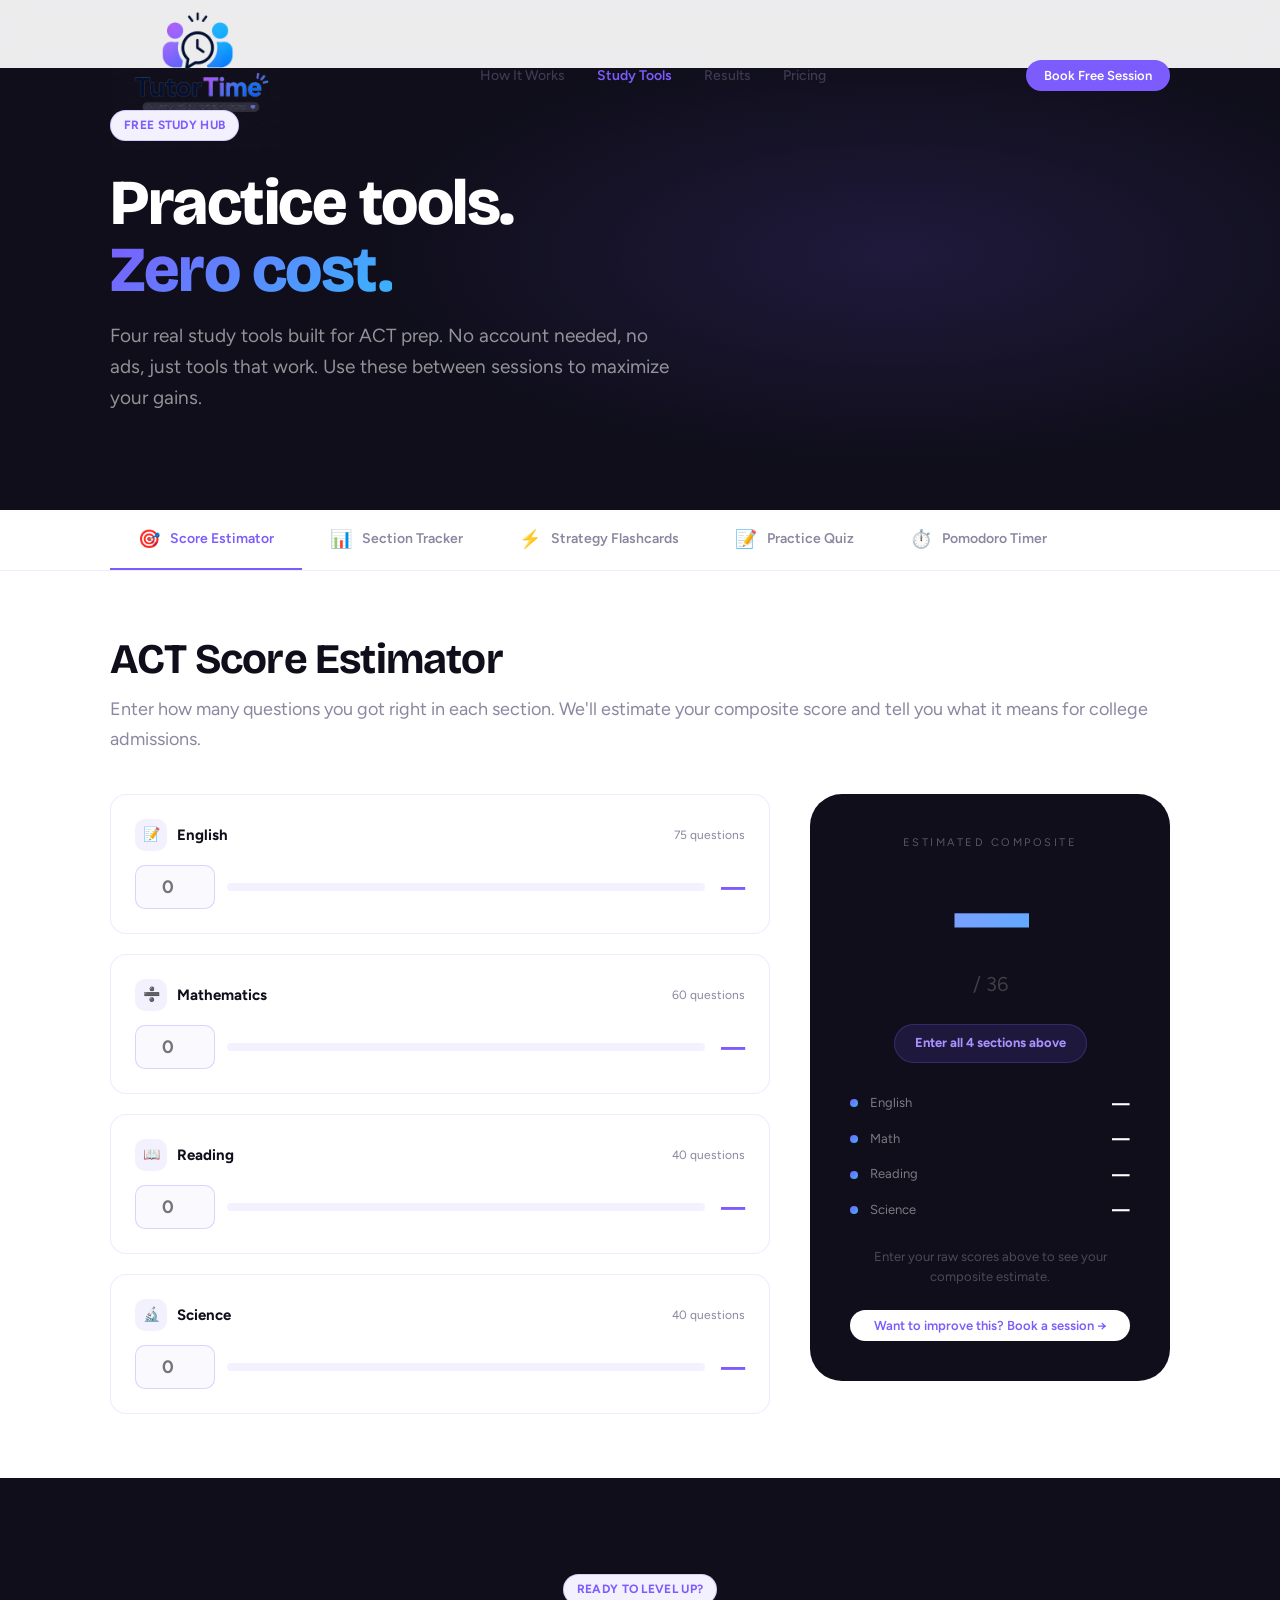
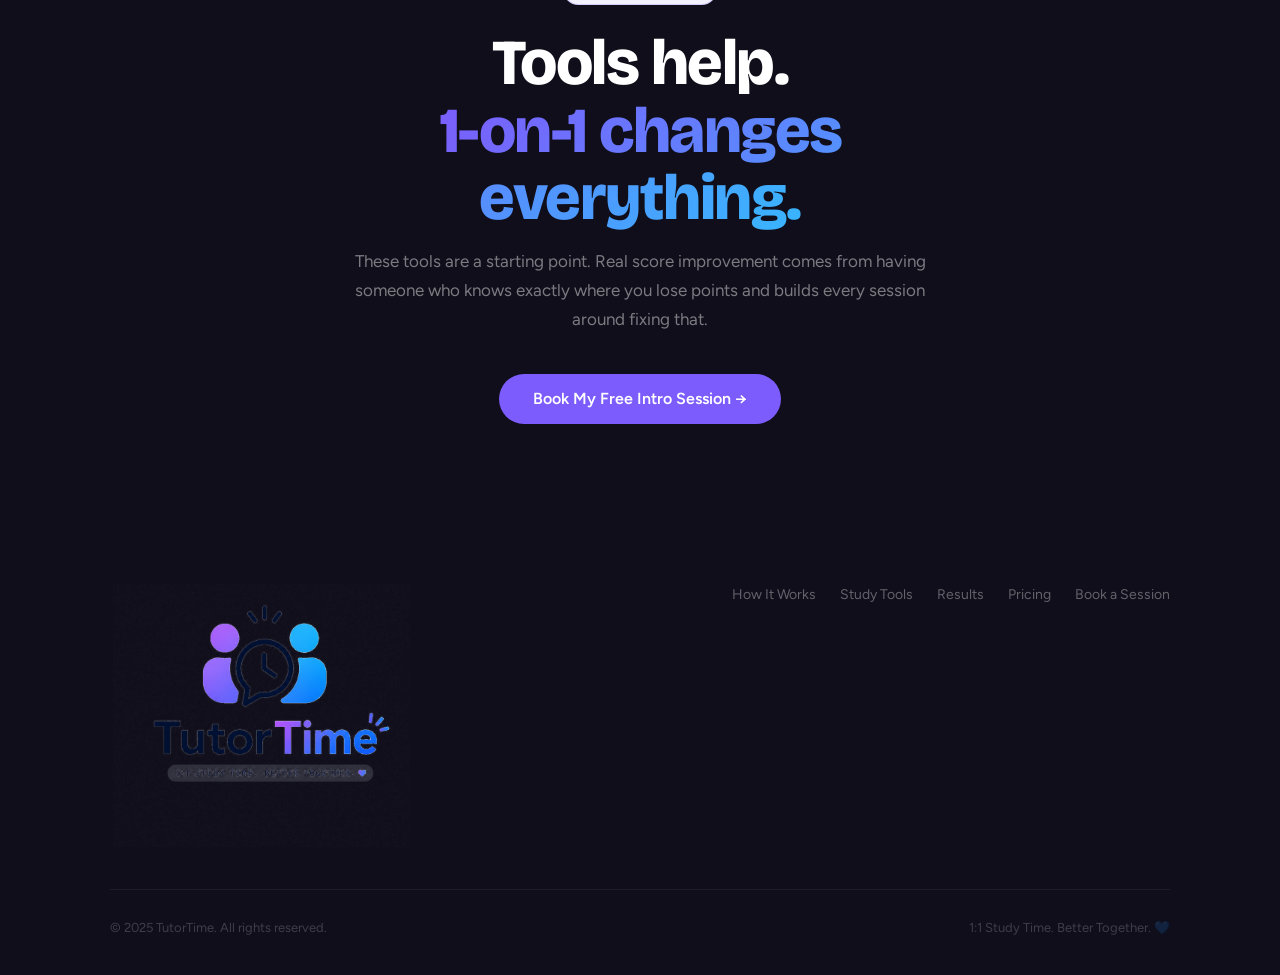
==== study.html @ 09ccbbac "Polish TutorTime logo and homepage UI Logo: - Remove white background, export as transparent PNG (tu" ====
<!DOCTYPE html>
<html lang="en">
<head>
  <meta charset="UTF-8">
  <meta name="viewport" content="width=device-width, initial-scale=1.0">
  <title>Study Hub — TutorTime</title>
  <meta name="description" content="Free ACT study tools: score estimator, section tracker, strategy flashcards, and practice quiz. No sign-up required.">
  <link rel="icon" href="assets/tutortime-logo-transparent.png">
  <link rel="stylesheet" href="css/styles.css">
</head>
<body>

<!-- NAVBAR -->
<nav class="navbar" id="navbar">
  <div class="container">
    <div class="navbar-inner">
      <a href="index.html" class="navbar-logo">
        <img src="assets/tutortime-logo-transparent.png" alt="TutorTime">
      </a>
      <ul class="navbar-links">
        <li><a href="index.html#how-it-works">How It Works</a></li>
        <li><a href="study.html" class="active">Study Tools</a></li>
        <li><a href="index.html#results">Results</a></li>
        <li><a href="index.html#pricing">Pricing</a></li>
      </ul>
      <div class="navbar-actions">
        <a href="index.html#signup" class="btn btn-primary btn-sm">Book Free Session</a>
      </div>
    </div>
  </div>
</nav>

<!-- STUDY HERO -->
<section class="study-hero">
  <div class="container">
    <div class="study-hero-inner">
      <div class="badge badge-purple mb-16">Free Study Hub</div>
      <h1 class="display-lg white mt-12">
        Practice tools.<br>
        <span class="grad-text">Zero cost.</span>
      </h1>
      <p class="hero-sub mt-16" style="max-width: 560px;">
        Four real study tools built for ACT prep. No account needed, no ads, just tools that work. Use these between sessions to maximize your gains.
      </p>
    </div>
  </div>
</section>

<!-- TOOLS NAV (sticky) -->
<div class="tools-nav">
  <div class="container">
    <div class="tools-nav-inner">
      <button class="tool-nav-btn active" data-tool="estimator">
        <span class="tool-nav-icon">🎯</span>
        Score Estimator
      </button>
      <button class="tool-nav-btn" data-tool="tracker">
        <span class="tool-nav-icon">📊</span>
        Section Tracker
      </button>
      <button class="tool-nav-btn" data-tool="flashcards">
        <span class="tool-nav-icon">⚡</span>
        Strategy Flashcards
      </button>
      <button class="tool-nav-btn" data-tool="quiz">
        <span class="tool-nav-icon">📝</span>
        Practice Quiz
      </button>
      <button class="tool-nav-btn" data-tool="pomodoro">
        <span class="tool-nav-icon">⏱️</span>
        Pomodoro Timer
      </button>
    </div>
  </div>
</div>

<!-- ============================================================
     TOOL 1: SCORE ESTIMATOR
     ============================================================ -->
<div class="tool-panel active" id="panel-estimator">
  <div class="container">
    <div class="mb-40">
      <h2 class="display-md">ACT Score Estimator</h2>
      <p class="text-lg muted mt-12">Enter how many questions you got right in each section. We'll estimate your composite score and tell you what it means for college admissions.</p>
    </div>

    <div class="estimator-layout">
      <!-- INPUTS -->
      <div class="estimator-inputs">

        <div class="est-row">
          <div class="est-row-header">
            <div class="est-row-label">
              <div class="est-row-icon">📝</div>
              English
            </div>
            <span class="est-row-max">75 questions</span>
          </div>
          <div class="est-input-wrap">
            <input type="number" class="est-num-input" id="estEngInput" min="0" max="75" placeholder="0">
            <div class="est-bar-wrap">
              <div class="est-bar-track">
                <div class="est-bar-fill" id="estEngBar" style="width: 0%"></div>
              </div>
            </div>
            <span class="est-section-score" id="estEngScore">—</span>
          </div>
        </div>

        <div class="est-row">
          <div class="est-row-header">
            <div class="est-row-label">
              <div class="est-row-icon">➗</div>
              Mathematics
            </div>
            <span class="est-row-max">60 questions</span>
          </div>
          <div class="est-input-wrap">
            <input type="number" class="est-num-input" id="estMathInput" min="0" max="60" placeholder="0">
            <div class="est-bar-wrap">
              <div class="est-bar-track">
                <div class="est-bar-fill" id="estMathBar" style="width: 0%"></div>
              </div>
            </div>
            <span class="est-section-score" id="estMathScore">—</span>
          </div>
        </div>

        <div class="est-row">
          <div class="est-row-header">
            <div class="est-row-label">
              <div class="est-row-icon">📖</div>
              Reading
            </div>
            <span class="est-row-max">40 questions</span>
          </div>
          <div class="est-input-wrap">
            <input type="number" class="est-num-input" id="estReadInput" min="0" max="40" placeholder="0">
            <div class="est-bar-wrap">
              <div class="est-bar-track">
                <div class="est-bar-fill" id="estReadBar" style="width: 0%"></div>
              </div>
            </div>
            <span class="est-section-score" id="estReadScore">—</span>
          </div>
        </div>

        <div class="est-row">
          <div class="est-row-header">
            <div class="est-row-label">
              <div class="est-row-icon">🔬</div>
              Science
            </div>
            <span class="est-row-max">40 questions</span>
          </div>
          <div class="est-input-wrap">
            <input type="number" class="est-num-input" id="estSciInput" min="0" max="40" placeholder="0">
            <div class="est-bar-wrap">
              <div class="est-bar-track">
                <div class="est-bar-fill" id="estSciBar" style="width: 0%"></div>
              </div>
            </div>
            <span class="est-section-score" id="estSciScore">—</span>
          </div>
        </div>

      </div>

      <!-- RESULT CARD -->
      <div class="est-result-card">
        <div class="est-result-label">Estimated Composite</div>
        <div class="est-composite" id="estComposite">—</div>
        <div class="est-out-of">/ 36</div>
        <div class="est-tier" id="estTier">Enter all 4 sections above</div>

        <div class="est-breakdown-list">
          <div class="est-breakdown-row">
            <div class="est-bd-dot"></div>
            <span class="est-bd-label">English</span>
            <span class="est-bd-val" id="estBdEng">—</span>
          </div>
          <div class="est-breakdown-row">
            <div class="est-bd-dot"></div>
            <span class="est-bd-label">Math</span>
            <span class="est-bd-val" id="estBdMath">—</span>
          </div>
          <div class="est-breakdown-row">
            <div class="est-bd-dot"></div>
            <span class="est-bd-label">Reading</span>
            <span class="est-bd-val" id="estBdRead">—</span>
          </div>
          <div class="est-breakdown-row">
            <div class="est-bd-dot"></div>
            <span class="est-bd-label">Science</span>
            <span class="est-bd-val" id="estBdSci">—</span>
          </div>
        </div>

        <p class="est-cta-hint" id="estCTAHint">Enter your raw scores above to see your composite estimate.</p>

        <a href="index.html#signup" class="btn btn-white btn-sm mt-24" style="width:100%; justify-content:center;">Want to improve this? Book a session &rarr;</a>
      </div>
    </div>
  </div>
</div>

<!-- ============================================================
     TOOL 2: SECTION TRACKER
     ============================================================ -->
<div class="tool-panel" id="panel-tracker">
  <div class="container">
    <div class="mb-40">
      <h2 class="display-md">Section Strength Tracker</h2>
      <p class="text-lg muted mt-12">Rate your confidence in each ACT section from 1 to 10. We'll build a personalized study priority plan so you know exactly where to put your time.</p>
    </div>

    <div class="tracker-layout">
      <!-- SLIDERS -->
      <div class="tracker-sliders">

        <div class="tracker-item">
          <div class="tracker-item-header">
            <div class="tracker-item-label">
              <span style="font-size:20px">📝</span>
              English
            </div>
            <span class="tracker-score-badge" id="engLevel">5</span>
          </div>
          <input type="range" class="tracker-slider" id="engSlider" min="1" max="10" value="5">
          <div class="tracker-item-desc" id="engDesc">Average — room to grow</div>
        </div>

        <div class="tracker-item">
          <div class="tracker-item-header">
            <div class="tracker-item-label">
              <span style="font-size:20px">➗</span>
              Mathematics
            </div>
            <span class="tracker-score-badge" id="mathLevel">5</span>
          </div>
          <input type="range" class="tracker-slider" id="mathSlider" min="1" max="10" value="5">
          <div class="tracker-item-desc" id="mathDesc">Average — room to grow</div>
        </div>

        <div class="tracker-item">
          <div class="tracker-item-header">
            <div class="tracker-item-label">
              <span style="font-size:20px">📖</span>
              Reading
            </div>
            <span class="tracker-score-badge" id="readLevel">5</span>
          </div>
          <input type="range" class="tracker-slider" id="readSlider" min="1" max="10" value="5">
          <div class="tracker-item-desc" id="readDesc">Average — room to grow</div>
        </div>

        <div class="tracker-item">
          <div class="tracker-item-header">
            <div class="tracker-item-label">
              <span style="font-size:20px">🔬</span>
              Science
            </div>
            <span class="tracker-score-badge" id="sciLevel">5</span>
          </div>
          <input type="range" class="tracker-slider" id="sciSlider" min="1" max="10" value="5">
          <div class="tracker-item-desc" id="sciDesc">Average — room to grow</div>
        </div>

      </div>

      <!-- RESULT PANEL -->
      <div class="tracker-result-panel">
        <div class="tracker-result-title">Your Study Plan</div>

        <!-- Simple radar chart -->
        <div class="tracker-radar">
          <svg viewBox="0 0 200 200" xmlns="http://www.w3.org/2000/svg" width="200" height="200">
            <!-- Background rings -->
            <polygon points="100,20 180,100 100,180 20,100" class="radar-bg" stroke-width="1"/>
            <polygon points="100,40 160,100 100,160 40,100" class="radar-bg" stroke-width="1"/>
            <polygon points="100,60 140,100 100,140 60,100" class="radar-bg" stroke-width="1"/>
            <polygon points="100,80 120,100 100,120 80,100" class="radar-bg" stroke-width="1"/>
            <!-- Axis lines -->
            <line x1="100" y1="20" x2="100" y2="180" stroke="rgba(255,255,255,0.06)" stroke-width="1"/>
            <line x1="20" y1="100" x2="180" y2="100" stroke="rgba(255,255,255,0.06)" stroke-width="1"/>
            <!-- Data polygon -->
            <polygon id="radarFill" points="100,20 180,100 100,180 20,100" class="radar-fill"/>
            <!-- Labels -->
            <text x="100" y="12" text-anchor="middle" class="radar-labels" fill="rgba(255,255,255,0.45)" font-size="10" font-family="Figtree, sans-serif">ENG</text>
            <text x="192" y="103" text-anchor="start" class="radar-labels" fill="rgba(255,255,255,0.45)" font-size="10" font-family="Figtree, sans-serif">MATH</text>
            <text x="100" y="196" text-anchor="middle" class="radar-labels" fill="rgba(255,255,255,0.45)" font-size="10" font-family="Figtree, sans-serif">READ</text>
            <text x="8" y="103" text-anchor="start" class="radar-labels" fill="rgba(255,255,255,0.45)" font-size="10" font-family="Figtree, sans-serif">SCI</text>
          </svg>
        </div>

        <div class="tracker-plan">
          <div class="tracker-plan-item" id="planItem0">
            <div class="tracker-plan-priority priority-1" id="planNum0">1</div>
            <div>
              <div class="tracker-plan-subject" id="planSubj0">—</div>
              <div class="tracker-plan-desc" id="planDesc0">—</div>
            </div>
          </div>
          <div class="tracker-plan-item" id="planItem1">
            <div class="tracker-plan-priority priority-2" id="planNum1">2</div>
            <div>
              <div class="tracker-plan-subject" id="planSubj1">—</div>
              <div class="tracker-plan-desc" id="planDesc1">—</div>
            </div>
          </div>
          <div class="tracker-plan-item" id="planItem2">
            <div class="tracker-plan-priority priority-3" id="planNum2">3</div>
            <div>
              <div class="tracker-plan-subject" id="planSubj2">—</div>
              <div class="tracker-plan-desc" id="planDesc2">—</div>
            </div>
          </div>
          <div class="tracker-plan-item" id="planItem3">
            <div class="tracker-plan-priority priority-4" id="planNum3">4</div>
            <div>
              <div class="tracker-plan-subject" id="planSubj3">—</div>
              <div class="tracker-plan-desc" id="planDesc3">—</div>
            </div>
          </div>
        </div>

        <a href="index.html#signup" class="btn btn-white btn-sm mt-24" style="width:100%; justify-content:center;">Get a personalized session plan &rarr;</a>
      </div>
    </div>
  </div>
</div>

<!-- ============================================================
     TOOL 3: FLASHCARDS
     ============================================================ -->
<div class="tool-panel" id="panel-flashcards">
  <div class="container">
    <div class="mb-40">
      <h2 class="display-md">Strategy Flashcards</h2>
      <p class="text-lg muted mt-12">12 proven ACT strategies used by students who score 30+. Click a card to flip it, mark whether you knew it, and track your progress.</p>
    </div>

    <div class="flashcard-layout">
      <!-- MAIN FLASHCARD -->
      <div class="flashcard-main">

        <div class="flashcard-progress">
          <span class="flashcard-progress-text">Card <span id="fcCardNum">1</span> of <span id="fcCardTotal">12</span></span>
          <div class="flashcard-progress-bar-wrap">
            <div class="flashcard-progress-bar" id="fcProgressBar" style="width: 8%"></div>
          </div>
          <span class="flashcard-progress-count" id="fcCardNum2">1/12</span>
        </div>

        <div class="flashcard-scene">
          <div class="flashcard" id="flashcard">
            <div class="card-face card-front">
              <div class="card-subject-tag" id="cardSubject">English</div>
              <div class="card-question" id="cardQuestion">Loading...</div>
              <div class="card-hint" id="fcFlipHint">Tap to reveal strategy 👇</div>
            </div>
            <div class="card-face card-back">
              <div class="card-subject-tag">Strategy</div>
              <div class="card-question" id="cardAnswer">Loading...</div>
            </div>
          </div>
        </div>

        <!-- Result buttons (shown after flip) -->
        <div class="flashcard-result-btns" id="fcResultBtns" style="display:none">
          <button class="btn-knew-it" id="fcKnewIt">✓ Got it</button>
          <button class="btn-missed-it" id="fcMissedIt">✗ Missed it</button>
        </div>

        <div class="flashcard-controls">
          <button class="btn btn-outline" id="fcPrev">← Prev</button>
          <button class="btn btn-primary" id="fcNext">Next →</button>
        </div>
      </div>

      <!-- SIDEBAR -->
      <div class="flashcard-sidebar">
        <div class="fc-category-list">
          <h4>Filter by Subject</h4>
          <button class="fc-category-btn active" data-category="All">
            All Strategies
            <span class="fc-category-count">12</span>
          </button>
          <button class="fc-category-btn" data-category="English">
            📝 English
            <span class="fc-category-count">3</span>
          </button>
          <button class="fc-category-btn" data-category="Math">
            ➗ Math
            <span class="fc-category-count">3</span>
          </button>
          <button class="fc-category-btn" data-category="Reading">
            📖 Reading
            <span class="fc-category-count">3</span>
          </button>
          <button class="fc-category-btn" data-category="Science">
            🔬 Science
            <span class="fc-category-count">2</span>
          </button>
          <button class="fc-category-btn" data-category="Test Day">
            📅 Test Day
            <span class="fc-category-count">1</span>
          </button>
        </div>

        <div class="fc-stats-card">
          <h4>Session Stats</h4>
          <div class="fc-stat-row">
            <span class="fc-stat-label">Cards reviewed</span>
            <span class="fc-stat-val" id="fcStatTotal">0</span>
          </div>
          <div class="fc-stat-row">
            <span class="fc-stat-label" style="color:var(--c-green)">✓ Got it</span>
            <span class="fc-stat-val" style="color:var(--c-green)" id="fcStatCorrect">0</span>
          </div>
          <div class="fc-stat-row">
            <span class="fc-stat-label" style="color:var(--c-red)">✗ Missed</span>
            <span class="fc-stat-val" style="color:var(--c-red)" id="fcStatWrong">0</span>
          </div>
        </div>
      </div>
    </div>
  </div>
</div>

<!-- ============================================================
     TOOL 4: PRACTICE QUIZ
     ============================================================ -->
<div class="tool-panel" id="panel-quiz">
  <div class="container">
    <div class="mb-40">
      <h2 class="display-md">Practice Quiz</h2>
      <p class="text-lg muted mt-12">5 real ACT-style questions across English, Math, Reading, and Science. Each answer comes with a full explanation so you actually learn why.</p>
    </div>

    <div class="quiz-layout">
      <div id="quizQuestion">
        <div class="quiz-header">
          <div class="quiz-progress-text" id="qProgressText">Question 1 of 5</div>
          <div class="quiz-score-live">
            <span class="quiz-correct">✓ <span id="quizCorrectCount">0</span></span>
            <span class="quiz-wrong">✗ <span id="quizWrongCount">0</span></span>
          </div>
        </div>

        <div class="quiz-question-card">
          <div class="quiz-q-meta">
            <div class="quiz-q-num" id="qNum">1</div>
            <span class="quiz-q-section" id="qSection">Section</span>
          </div>

          <div class="quiz-q-passage" id="qPassage" style="display:none"></div>
          <div class="quiz-q-text" id="qText">Loading question...</div>

          <div class="quiz-options" id="qOptions"></div>

          <div class="quiz-explanation" id="qExplanation">
            <div class="quiz-explanation-title">Why this answer?</div>
            <div class="quiz-explanation-text" id="qExplanationText"></div>
          </div>
        </div>

        <div class="quiz-nav">
          <div></div>
          <button class="btn btn-primary btn-lg" id="quizNextBtn">Next Question →</button>
        </div>
      </div>

      <!-- Results -->
      <div class="quiz-results" id="quizResults">
        <div class="badge badge-purple mb-24" style="margin:0 auto 24px">Quiz Complete</div>
        <div class="quiz-results-score" id="quizFinalScore">—</div>
        <h3 class="display-sm mt-16" id="quizFinalMsg">—</h3>
        <p class="text-md muted mt-12 mb-32" id="quizFinalDetail">—</p>
        <div class="flex gap-16 jc-c" style="flex-wrap:wrap">
          <button class="btn btn-outline btn-lg" id="quizRestart">Try Again</button>
          <a href="index.html#signup" class="btn btn-primary btn-lg">Book a Session to Go Deeper &rarr;</a>
        </div>
      </div>
    </div>
  </div>
</div>


<!-- TOOL 5: POMODORO TIMER -->
<div class="tool-panel" id="panel-pomodoro">
  <div class="container">
    <div class="mb-40">
      <h2 class="display-md">Pomodoro Study Timer</h2>
      <p class="text-lg muted mt-12">Work in focused 25-minute sessions with built-in breaks. The Pomodoro method is proven to improve focus and reduce burnout during study sessions.</p>
    </div>
    <div class="pomodoro-card">
      <div class="pomodoro-mode-btns">
        <button class="pomo-mode-btn active" data-duration="1500" data-label="Focus Session" onclick="setPomoMode(this,1500,'Focus Session')">Focus</button>
        <button class="pomo-mode-btn" data-duration="300" data-label="Short Break" onclick="setPomoMode(this,300,'Short Break')">Short Break</button>
        <button class="pomo-mode-btn" data-duration="900" data-label="Long Break" onclick="setPomoMode(this,900,'Long Break')">Long Break</button>
      </div>
      <div class="pomodoro-progress-ring">
        <svg class="pomodoro-ring-svg" width="200" height="200" viewBox="0 0 200 200">
          <defs>
            <linearGradient id="pomRingGrad" x1="0%" y1="0%" x2="100%" y2="0%">
              <stop offset="0%" style="stop-color:#7C5CFC"/>
              <stop offset="100%" style="stop-color:#38B6FF"/>
            </linearGradient>
          </defs>
          <circle class="pomodoro-ring-bg" cx="100" cy="100" r="88"/>
          <circle class="pomodoro-ring-fill" id="pomoRingFill" cx="100" cy="100" r="88" stroke-dasharray="552.9" stroke-dashoffset="0"/>
        </svg>
      </div>
      <div class="pomodoro-mode" id="pomoModeLabel">Focus Session</div>
      <div class="pomodoro-display" id="pomoDisplay">25:00</div>
      <div class="pomodoro-session" id="pomoSession">Session 1 of 4 &mdash; complete 4 to earn a long break</div>
      <div class="pomodoro-controls">
        <button class="btn btn-outline btn-lg" id="pomoStartBtn" onclick="togglePomo()">Start</button>
        <button class="btn btn-dark btn-lg" onclick="resetPomo()">Reset</button>
      </div>
    </div>
    <div class="mt-32 text-center">
      <p class="text-sm muted">After 4 focus sessions, take a 15-minute long break. During focus sessions, close all distractions and work on one subject only.</p>
    </div>
  </div>
</div>

<!-- ============================================================
     BOTTOM CTA
     ============================================================ -->
<section class="section" style="background: var(--c-dark); text-align: center;">
  <div class="container-sm">
    <div class="badge badge-purple mb-24" style="margin:0 auto 24px">Ready to level up?</div>
    <h2 class="display-lg white">Tools help.<br><span class="grad-text">1-on-1 changes everything.</span></h2>
    <p class="section-sub section-sub-white mt-16" style="margin:16px auto 40px">These tools are a starting point. Real score improvement comes from having someone who knows exactly where you lose points and builds every session around fixing that.</p>
    <a href="index.html#signup" class="btn btn-primary btn-lg">Book My Free Intro Session &rarr;</a>
  </div>
</section>

<!-- FOOTER -->
<footer class="footer">
  <div class="container">
    <div class="footer-top">
      <div class="footer-logo">
        <img src="assets/tutortime-logo-transparent.png" alt="TutorTime">
      </div>
      <div class="footer-links">
        <a href="index.html#how-it-works">How It Works</a>
        <a href="study.html">Study Tools</a>
        <a href="index.html#results">Results</a>
        <a href="index.html#pricing">Pricing</a>
        <a href="index.html#signup">Book a Session</a>
      </div>
    </div>
    <div class="footer-bottom">
      <p class="footer-copy">&copy; 2025 TutorTime. All rights reserved.</p>
      <p class="footer-tagline">1:1 Study Time. Better Together. 💙</p>
    </div>
  </div>
</footer>

<script src="js/main.js"></script>
<script src="js/tools.js"></script>
</body>
</html>
---- css/styles.css ----
@import url('https://fonts.googleapis.com/css2?family=Bricolage+Grotesque:opsz,wght@12..96,400;12..96,500;12..96,600;12..96,700;12..96,800&family=Figtree:ital,wght@0,300;0,400;0,500;0,600;0,700;1,400&display=swap');

/* ============================================================
   TOKENS
   ============================================================ */
:root {
  --c-purple:       #7C5CFC;
  --c-purple-dk:    #5E3FDE;
  --c-purple-lt:    #A992FF;
  --c-purple-bg:    #F4F1FF;
  --c-purple-bg2:   #EDE8FF;
  --c-blue:         #38B6FF;
  --c-blue-lt:      #C8EAFF;
  --c-dark:         #0F0E1A;
  --c-dark2:        #1C1A2E;
  --c-body:         #3D3A52;
  --c-muted:        #8A87A0;
  --c-border:       rgba(124,92,252,0.13);
  --c-border-dk:    rgba(124,92,252,0.25);
  --c-white:        #FFFFFF;
  --c-off:          #FAFAFE;
  --c-green:        #00C48C;
  --c-red:          #FF5E7E;

  --font-display:   'Bricolage Grotesque', sans-serif;
  --font-body:      'Figtree', sans-serif;

  --r-sm:   10px;
  --r-md:   16px;
  --r-lg:   24px;
  --r-xl:   32px;
  --r-full: 9999px;

  --shadow-sm:   0 1px 4px rgba(15,14,26,0.06), 0 4px 16px rgba(15,14,26,0.04);
  --shadow-md:   0 4px 16px rgba(15,14,26,0.08), 0 12px 40px rgba(15,14,26,0.06);
  --shadow-lg:   0 8px 32px rgba(124,92,252,0.14), 0 24px 64px rgba(15,14,26,0.08);
  --shadow-glow: 0 0 0 3px rgba(124,92,252,0.18);

  --transition: 220ms cubic-bezier(0.4, 0, 0.2, 1);
  --transition-slow: 500ms cubic-bezier(0.4, 0, 0.2, 1);
}

/* ============================================================
   RESET + BASE
   ============================================================ */
*, *::before, *::after { margin: 0; padding: 0; box-sizing: border-box; }

html {
  scroll-behavior: smooth;
  -webkit-font-smoothing: antialiased;
  -moz-osx-font-smoothing: grayscale;
}

body {
  font-family: var(--font-body);
  font-size: 16px;
  color: var(--c-body);
  background: var(--c-white);
  overflow-x: hidden;
  line-height: 1.6;
}

img { display: block; max-width: 100%; }
a { text-decoration: none; color: inherit; }
button, input, select, textarea { font-family: inherit; }
ul { list-style: none; }

::-webkit-scrollbar { width: 5px; }
::-webkit-scrollbar-track { background: var(--c-off); }
::-webkit-scrollbar-thumb { background: var(--c-purple); border-radius: var(--r-full); }

/* ============================================================
   TYPOGRAPHY
   ============================================================ */
.display-xl {
  font-family: var(--font-display);
  font-size: clamp(52px, 7vw, 96px);
  font-weight: 800;
  line-height: 1.02;
  letter-spacing: -2.5px;
  color: var(--c-dark);
}
.display-lg {
  font-family: var(--font-display);
  font-size: clamp(38px, 5vw, 64px);
  font-weight: 800;
  line-height: 1.05;
  letter-spacing: -1.5px;
  color: var(--c-dark);
}
.display-md {
  font-family: var(--font-display);
  font-size: clamp(26px, 3.5vw, 42px);
  font-weight: 700;
  line-height: 1.15;
  letter-spacing: -0.8px;
  color: var(--c-dark);
}
.display-sm {
  font-family: var(--font-display);
  font-size: clamp(20px, 2.5vw, 28px);
  font-weight: 700;
  line-height: 1.25;
  color: var(--c-dark);
}
.text-lg  { font-size: 18px; line-height: 1.65; color: var(--c-body); }
.text-md  { font-size: 16px; line-height: 1.6;  color: var(--c-body); }
.text-sm  { font-size: 14px; line-height: 1.55; color: var(--c-muted); }
.text-xs  { font-size: 12px; line-height: 1.5;  color: var(--c-muted); }

.grad-text {
  background: linear-gradient(135deg, var(--c-purple) 0%, var(--c-blue) 100%);
  -webkit-background-clip: text;
  -webkit-text-fill-color: transparent;
  background-clip: text;
}
.white { color: var(--c-white) !important; }
.muted { color: var(--c-muted) !important; }
.fw-500 { font-weight: 500; }
.fw-600 { font-weight: 600; }
.fw-700 { font-weight: 700; }

/* ============================================================
   LAYOUT
   ============================================================ */
.container {
  max-width: 1140px;
  margin: 0 auto;
  padding: 0 40px;
}
.container-sm {
  max-width: 720px;
  margin: 0 auto;
  padding: 0 40px;
}
.grid-2  { display: grid; grid-template-columns: 1fr 1fr; gap: 32px; }
.grid-3  { display: grid; grid-template-columns: repeat(3, 1fr); gap: 24px; }
.grid-4  { display: grid; grid-template-columns: repeat(4, 1fr); gap: 20px; }

.flex     { display: flex; }
.flex-col { display: flex; flex-direction: column; }
.ai-c     { align-items: center; }
.ai-s     { align-items: flex-start; }
.jc-c     { justify-content: center; }
.jc-sb    { justify-content: space-between; }
.gap-8    { gap: 8px; }
.gap-12   { gap: 12px; }
.gap-16   { gap: 16px; }
.gap-24   { gap: 24px; }
.gap-32   { gap: 32px; }
.gap-48   { gap: 48px; }

/* ============================================================
   BUTTONS
   ============================================================ */
.btn {
  display: inline-flex;
  align-items: center;
  gap: 8px;
  padding: 13px 26px;
  border-radius: var(--r-full);
  font-family: var(--font-body);
  font-size: 15px;
  font-weight: 600;
  cursor: pointer;
  border: none;
  transition: var(--transition);
  white-space: nowrap;
  line-height: 1;
}
.btn svg { flex-shrink: 0; }

.btn-primary {
  background: var(--c-purple);
  color: var(--c-white);
}
.btn-primary:hover {
  background: var(--c-purple-dk);
  transform: translateY(-2px);
  box-shadow: 0 8px 24px rgba(124,92,252,0.35);
}

.btn-outline {
  background: transparent;
  color: var(--c-purple);
  border: 1.5px solid var(--c-border-dk);
}
.btn-outline:hover {
  background: var(--c-purple-bg);
  border-color: var(--c-purple);
}

.btn-dark {
  background: var(--c-dark);
  color: var(--c-white);
}
.btn-dark:hover {
  background: var(--c-dark2);
  transform: translateY(-2px);
  box-shadow: var(--shadow-md);
}

.btn-white {
  background: var(--c-white);
  color: var(--c-purple);
}
.btn-white:hover {
  transform: translateY(-2px);
  box-shadow: var(--shadow-md);
}

.btn-ghost {
  background: rgba(255,255,255,0.1);
  color: var(--c-white);
  border: 1px solid rgba(255,255,255,0.2);
}
.btn-ghost:hover { background: rgba(255,255,255,0.18); }

.btn-lg { padding: 17px 34px; font-size: 16px; }
.btn-sm { padding: 9px 18px; font-size: 13px; }

.btn-icon {
  width: 42px;
  height: 42px;
  padding: 0;
  border-radius: var(--r-md);
  display: inline-flex;
  align-items: center;
  justify-content: center;
}

/* ============================================================
   BADGES / TAGS
   ============================================================ */
.badge {
  display: inline-flex;
  align-items: center;
  gap: 6px;
  padding: 5px 13px;
  border-radius: var(--r-full);
  font-size: 12px;
  font-weight: 700;
  letter-spacing: 0.3px;
  text-transform: uppercase;
}
.badge-purple {
  background: var(--c-purple-bg);
  color: var(--c-purple);
  border: 1px solid var(--c-border-dk);
}
.badge-green  { background: rgba(0,196,140,0.1); color: var(--c-green); }
.badge-blue   { background: rgba(56,182,255,0.1); color: var(--c-blue); }
.badge-score  {
  background: linear-gradient(135deg, var(--c-purple), var(--c-blue));
  color: var(--c-white);
  border: none;
  font-size: 11px;
}

.pill-live {
  display: inline-flex;
  align-items: center;
  gap: 7px;
  padding: 6px 14px;
  border-radius: var(--r-full);
  background: var(--c-purple-bg);
  border: 1px solid var(--c-border-dk);
  font-size: 13px;
  font-weight: 600;
  color: var(--c-purple);
}
.pill-live .dot {
  width: 7px;
  height: 7px;
  border-radius: 50%;
  background: var(--c-green);
  animation: blink 2s ease-in-out infinite;
}
@keyframes blink { 0%,100% { opacity:1; } 50% { opacity:0.3; } }

/* ============================================================
   NAVBAR
   ============================================================ */
.navbar {
  position: fixed;
  top: 0;
  left: 0;
  right: 0;
  z-index: 900;
  height: 68px;
  background: rgba(255,255,255,0.92);
  backdrop-filter: blur(20px) saturate(180%);
  -webkit-backdrop-filter: blur(20px) saturate(180%);
  border-bottom: 1px solid transparent;
  transition: border-color var(--transition), box-shadow var(--transition);
}
.navbar.scrolled {
  border-bottom-color: var(--c-border);
  box-shadow: 0 2px 20px rgba(15,14,26,0.06);
}
.navbar-inner {
  height: 100%;
  display: flex;
  align-items: center;
  justify-content: space-between;
}
.navbar-logo { display: flex; align-items: center; background: none; }
.navbar-logo img {
  width: 170px;
  max-width: 170px;
  height: auto;
  object-fit: contain;
  display: block;
  background: transparent;
}

.navbar-links {
  display: flex;
  align-items: center;
  gap: 4px;
}
.navbar-links a {
  padding: 8px 14px;
  border-radius: var(--r-md);
  font-size: 14px;
  font-weight: 500;
  color: var(--c-body);
  transition: var(--transition);
}
.navbar-links a:hover { background: var(--c-purple-bg); color: var(--c-purple); }
.navbar-links a.active { color: var(--c-purple); font-weight: 600; }

.navbar-actions { display: flex; align-items: center; gap: 10px; }

/* ============================================================
   HERO
   ============================================================ */
.hero {
  min-height: 100vh;
  padding: 120px 0 80px;
  background: var(--c-dark);
  position: relative;
  overflow: hidden;
  display: flex;
  align-items: center;
}

/* layered background */
.hero::before {
  content: '';
  position: absolute;
  inset: 0;
  background:
    radial-gradient(ellipse 80% 60% at 70% 40%, rgba(124,92,252,0.18) 0%, transparent 65%),
    radial-gradient(ellipse 50% 50% at 20% 80%, rgba(56,182,255,0.10) 0%, transparent 60%),
    radial-gradient(ellipse 40% 40% at 80% 90%, rgba(124,92,252,0.08) 0%, transparent 60%);
  pointer-events: none;
}

.hero-grid-lines {
  position: absolute;
  inset: 0;
  background-image:
    linear-gradient(rgba(124,92,252,0.07) 1px, transparent 1px),
    linear-gradient(90deg, rgba(124,92,252,0.07) 1px, transparent 1px);
  background-size: 80px 80px;
  mask-image: radial-gradient(ellipse 90% 90% at 50% 50%, black 30%, transparent 100%);
  pointer-events: none;
}

.hero-content {
  position: relative;
  z-index: 2;
  display: grid;
  grid-template-columns: 1fr 480px;
  gap: 60px;
  align-items: center;
}

.hero-eyebrow { margin-bottom: 28px; }

.hero-heading { margin-bottom: 24px; }
.hero-heading .display-xl { color: var(--c-white); }
.hero-heading .display-xl .grad-text { -webkit-text-fill-color: transparent; }

.hero-sub {
  font-size: 19px;
  line-height: 1.65;
  color: rgba(255,255,255,0.55);
  max-width: 500px;
  margin-bottom: 40px;
}

.hero-ctas { display: flex; align-items: center; gap: 14px; flex-wrap: wrap; }

.hero-trust {
  margin-top: 48px;
  display: flex;
  align-items: center;
  gap: 20px;
}
.hero-trust-scores {
  display: flex;
  align-items: center;
  gap: 6px;
}
.score-avatar {
  width: 32px;
  height: 32px;
  border-radius: 50%;
  border: 2px solid var(--c-dark);
  display: flex;
  align-items: center;
  justify-content: center;
  font-size: 12px;
  font-weight: 700;
  color: var(--c-white);
  margin-left: -8px;
  flex-shrink: 0;
}
.score-avatar:first-child { margin-left: 0; }
.av-1 { background: linear-gradient(135deg, var(--c-purple), var(--c-blue)); }
.av-2 { background: linear-gradient(135deg, #F093FB, var(--c-purple)); }
.av-3 { background: linear-gradient(135deg, var(--c-blue), #00CEC9); }
.av-4 { background: linear-gradient(135deg, #F7971E, #FFD200); }
.av-5 { background: linear-gradient(135deg, var(--c-green), var(--c-blue)); }
.hero-trust-text { font-size: 13px; color: rgba(255,255,255,0.45); }
.hero-trust-text strong { color: rgba(255,255,255,0.8); font-weight: 600; }

/* HERO APP CARD */
.hero-card {
  background: rgba(255,255,255,0.05);
  border: 1px solid rgba(255,255,255,0.09);
  border-radius: var(--r-xl);
  overflow: hidden;
  backdrop-filter: blur(12px);
}

.hero-card-header {
  padding: 18px 22px;
  background: rgba(255,255,255,0.04);
  border-bottom: 1px solid rgba(255,255,255,0.07);
  display: flex;
  align-items: center;
  justify-content: space-between;
}
.hero-card-dots { display: flex; gap: 6px; }
.hero-card-dots span {
  width: 10px;
  height: 10px;
  border-radius: 50%;
}
.dot-red { background: #FF5F57; }
.dot-yellow { background: #FFBD2E; }
.dot-green { background: #28CA41; }
.hero-card-title { font-size: 13px; color: rgba(255,255,255,0.4); font-weight: 500; }

.hero-card-body { padding: 24px 22px; }

.score-showcase {
  display: flex;
  align-items: center;
  gap: 20px;
  margin-bottom: 24px;
}
.score-showcase-num {
  font-family: var(--font-display);
  font-size: 80px;
  font-weight: 800;
  line-height: 1;
  background: linear-gradient(135deg, var(--c-purple), var(--c-blue));
  -webkit-background-clip: text;
  -webkit-text-fill-color: transparent;
  background-clip: text;
}
.score-showcase-meta {}
.score-showcase-label { font-size: 11px; color: rgba(255,255,255,0.35); text-transform: uppercase; letter-spacing: 2px; margin-bottom: 4px; }
.score-showcase-name { font-size: 15px; color: rgba(255,255,255,0.75); font-weight: 600; margin-bottom: 6px; }
.score-showcase-change {
  display: inline-flex;
  align-items: center;
  gap: 5px;
  background: rgba(0,196,140,0.15);
  color: var(--c-green);
  padding: 4px 10px;
  border-radius: var(--r-full);
  font-size: 12px;
  font-weight: 700;
}

.subject-bars { display: flex; flex-direction: column; gap: 12px; }
.subject-bar-row {
  display: grid;
  grid-template-columns: 64px 1fr 24px;
  gap: 10px;
  align-items: center;
}
.subject-bar-label { font-size: 12px; color: rgba(255,255,255,0.4); }
.subject-bar-track {
  height: 5px;
  background: rgba(255,255,255,0.06);
  border-radius: var(--r-full);
  overflow: hidden;
}
.subject-bar-fill {
  height: 100%;
  border-radius: var(--r-full);
  background: linear-gradient(90deg, var(--c-purple), var(--c-blue));
  transition: width 1.6s cubic-bezier(0.4,0,0.2,1);
}
.subject-bar-val { font-size: 12px; font-weight: 700; color: rgba(255,255,255,0.6); text-align: right; }

.hero-card-footer {
  padding: 16px 22px;
  border-top: 1px solid rgba(255,255,255,0.06);
  display: flex;
  align-items: center;
  justify-content: space-between;
}
.hero-card-footer-text { font-size: 12px; color: rgba(255,255,255,0.3); }
.cycling-name { color: rgba(255,255,255,0.6); font-weight: 600; }

/* ============================================================
   TICKER
   ============================================================ */
.ticker-strip {
  background: linear-gradient(135deg, var(--c-purple) 0%, var(--c-blue) 100%);
  padding: 14px 0;
  overflow: hidden;
}
.ticker-track {
  display: flex;
  white-space: nowrap;
  animation: scroll-x 32s linear infinite;
}
.ticker-track:hover { animation-play-state: paused; }
.ticker-item {
  display: inline-flex;
  align-items: center;
  gap: 10px;
  padding: 0 32px;
  font-size: 14px;
  font-weight: 600;
  color: rgba(255,255,255,0.9);
  flex-shrink: 0;
}
.ticker-sep { color: rgba(255,255,255,0.35); }
@keyframes scroll-x {
  from { transform: translateX(0); }
  to   { transform: translateX(-50%); }
}

/* ============================================================
   STATS ROW
   ============================================================ */
.stats-row {
  padding: 56px 0;
  border-bottom: 1px solid var(--c-border);
}
.stats-grid {
  display: grid;
  grid-template-columns: repeat(4, 1fr);
  gap: 0;
}
.stat-item {
  padding: 24px 32px;
  border-right: 1px solid var(--c-border);
}
.stat-item:last-child { border-right: none; }
.stat-number {
  font-family: var(--font-display);
  font-size: 48px;
  font-weight: 800;
  letter-spacing: -2px;
  line-height: 1;
  background: linear-gradient(135deg, var(--c-purple), var(--c-blue));
  -webkit-background-clip: text;
  -webkit-text-fill-color: transparent;
  background-clip: text;
  margin-bottom: 8px;
}
.stat-label { font-size: 14px; color: var(--c-muted); font-weight: 500; line-height: 1.4; }

/* ============================================================
   SECTION SHARED
   ============================================================ */
.section { padding: 96px 0; }
.section-sm { padding: 64px 0; }
.section-dark { background: var(--c-dark); }
.section-tinted { background: var(--c-off); }
.section-purple-tint { background: var(--c-purple-bg); }

.section-header { margin-bottom: 56px; }
.section-header-center { text-align: center; }
.section-header-center .section-sub { margin: 0 auto; }
.section-sub {
  font-size: 17px;
  line-height: 1.7;
  color: var(--c-muted);
  max-width: 580px;
  margin-top: 14px;
}
.section-sub-white { color: rgba(255,255,255,0.45); }

/* ============================================================
   FEATURE CARDS (HOW IT WORKS)
   ============================================================ */
.step-card {
  padding: 40px 36px;
  border-radius: var(--r-lg);
  background: var(--c-white);
  border: 1px solid var(--c-border);
  position: relative;
  transition: var(--transition);
  overflow: hidden;
}
.step-card::after {
  content: '';
  position: absolute;
  bottom: 0;
  left: 0;
  right: 0;
  height: 3px;
  background: linear-gradient(90deg, var(--c-purple), var(--c-blue));
  transform: scaleX(0);
  transform-origin: left;
  transition: transform var(--transition);
}
.step-card:hover { transform: translateY(-5px); box-shadow: var(--shadow-lg); }
.step-card:hover::after { transform: scaleX(1); }

.step-num {
  font-family: var(--font-display);
  font-size: 68px;
  font-weight: 800;
  letter-spacing: -3px;
  line-height: 1;
  background: linear-gradient(135deg, var(--c-purple), var(--c-blue));
  -webkit-background-clip: text;
  -webkit-text-fill-color: transparent;
  background-clip: text;
  margin-bottom: 24px;
  opacity: 0.8;
}
.step-icon {
  width: 48px;
  height: 48px;
  border-radius: 14px;
  background: var(--c-purple-bg);
  display: flex;
  align-items: center;
  justify-content: center;
  margin-bottom: 20px;
  font-size: 22px;
}
.step-title {
  font-family: var(--font-display);
  font-size: 20px;
  font-weight: 700;
  color: var(--c-dark);
  margin-bottom: 10px;
}
.step-desc { font-size: 15px; color: var(--c-muted); line-height: 1.65; }

/* ============================================================
   TESTIMONIALS (iMessage style)
   ============================================================ */
.testi-grid {
  display: grid;
  grid-template-columns: repeat(3, 1fr);
  gap: 16px;
  align-items: start;
}
.testi-card {
  background: rgba(255,255,255,0.04);
  border: 1px solid rgba(255,255,255,0.07);
  border-radius: var(--r-lg);
  padding: 20px;
  display: flex;
  flex-direction: column;
  gap: 10px;
  transition: var(--transition);
}
.testi-card:hover {
  transform: translateY(-4px);
  border-color: rgba(124,92,252,0.25);
  background: rgba(124,92,252,0.04);
}

.msg-bubble-recv {
  background: rgba(255,255,255,0.08);
  border-radius: 18px 18px 18px 4px;
  padding: 13px 16px;
  font-size: 14px;
  color: rgba(255,255,255,0.85);
  line-height: 1.6;
  align-self: flex-start;
  max-width: 95%;
}
.msg-bubble-sent {
  background: linear-gradient(135deg, var(--c-purple), var(--c-blue));
  border-radius: 18px 18px 4px 18px;
  padding: 13px 16px;
  font-size: 14px;
  color: var(--c-white);
  line-height: 1.6;
  align-self: flex-end;
  max-width: 80%;
}
.testi-footer {
  display: flex;
  align-items: center;
  justify-content: space-between;
  padding-top: 6px;
  margin-top: 2px;
  border-top: 1px solid rgba(255,255,255,0.06);
}
.testi-name {
  font-size: 11px;
  font-weight: 700;
  color: rgba(255,255,255,0.3);
  text-transform: uppercase;
  letter-spacing: 1.2px;
}

/* ============================================================
   PRICING
   ============================================================ */
.pricing-grid {
  display: grid;
  grid-template-columns: 1fr 1fr;
  gap: 24px;
}
.pricing-card {
  border-radius: var(--r-xl);
  padding: 48px;
  border: 1.5px solid var(--c-border-dk);
  transition: var(--transition);
  position: relative;
  overflow: hidden;
}
.pricing-card:hover { transform: translateY(-4px); box-shadow: var(--shadow-lg); }

.pricing-card.dark {
  background: var(--c-dark2);
  border-color: transparent;
  position: relative;
}
.pricing-card.dark::before {
  content: '';
  position: absolute;
  inset: 0;
  border-radius: var(--r-xl);
  padding: 1.5px;
  background: linear-gradient(135deg, var(--c-purple), var(--c-blue));
  -webkit-mask: linear-gradient(#fff 0 0) content-box, linear-gradient(#fff 0 0);
  -webkit-mask-composite: xor;
  mask-composite: exclude;
  pointer-events: none;
}

.pricing-label {
  font-size: 11px;
  font-weight: 700;
  text-transform: uppercase;
  letter-spacing: 2px;
  color: var(--c-purple);
  margin-bottom: 12px;
}
.pricing-card.dark .pricing-label { color: var(--c-purple-lt); }

.pricing-name {
  font-family: var(--font-display);
  font-size: 24px;
  font-weight: 700;
  color: var(--c-dark);
  margin-bottom: 20px;
}
.pricing-card.dark .pricing-name { color: var(--c-white); }

.pricing-amount {
  font-family: var(--font-display);
  font-size: 60px;
  font-weight: 800;
  letter-spacing: -2px;
  line-height: 1;
  color: var(--c-dark);
}
.pricing-card.dark .pricing-amount {
  background: linear-gradient(135deg, var(--c-purple-lt), var(--c-blue));
  -webkit-background-clip: text;
  -webkit-text-fill-color: transparent;
  background-clip: text;
}
.pricing-amount-currency {
  font-size: 24px;
  font-weight: 500;
  vertical-align: super;
  letter-spacing: 0;
}
.pricing-amount-per {
  font-size: 16px;
  font-weight: 400;
  color: var(--c-muted);
  -webkit-text-fill-color: var(--c-muted);
}
.pricing-card.dark .pricing-amount-per { color: rgba(255,255,255,0.3); -webkit-text-fill-color: rgba(255,255,255,0.3); }

.pricing-divider { height: 1px; background: var(--c-border); margin: 28px 0; }
.pricing-card.dark .pricing-divider { background: rgba(255,255,255,0.07); }

.pricing-features { display: flex; flex-direction: column; gap: 14px; }
.pricing-feature {
  display: flex;
  align-items: flex-start;
  gap: 12px;
  font-size: 14px;
  color: var(--c-body);
}
.pricing-card.dark .pricing-feature { color: rgba(255,255,255,0.65); }
.feature-check {
  width: 20px;
  height: 20px;
  border-radius: 50%;
  background: var(--c-purple-bg);
  display: flex;
  align-items: center;
  justify-content: center;
  flex-shrink: 0;
  font-size: 10px;
  color: var(--c-purple);
  margin-top: 1px;
}
.pricing-card.dark .feature-check {
  background: rgba(124,92,252,0.2);
}

.referral-steps { display: flex; flex-direction: column; gap: 20px; }
.referral-step { display: flex; align-items: flex-start; gap: 16px; }
.referral-step-num {
  width: 36px;
  height: 36px;
  border-radius: 50%;
  background: linear-gradient(135deg, var(--c-purple), var(--c-blue));
  display: flex;
  align-items: center;
  justify-content: center;
  font-size: 14px;
  font-weight: 700;
  color: var(--c-white);
  flex-shrink: 0;
}
.referral-step-title {
  font-size: 15px;
  font-weight: 600;
  color: var(--c-white);
  margin-bottom: 3px;
}
.referral-step-sub { font-size: 13px; color: rgba(255,255,255,0.4); }

/* ============================================================
   FORM
   ============================================================ */
.form-section { background: var(--c-purple-bg); }

.form-card {
  background: var(--c-white);
  border-radius: var(--r-xl);
  padding: 56px;
  box-shadow: var(--shadow-lg);
  border: 1px solid var(--c-border);
}
.form-grid { display: grid; grid-template-columns: 1fr 1fr; gap: 16px; }
.form-field { display: flex; flex-direction: column; gap: 6px; }
.form-field.span-2 { grid-column: 1 / -1; }

.form-label {
  font-size: 13px;
  font-weight: 600;
  color: var(--c-dark);
  letter-spacing: 0.2px;
}

.form-input,
.form-select,
.form-textarea {
  width: 100%;
  padding: 14px 18px;
  border-radius: var(--r-md);
  border: 1.5px solid var(--c-border-dk);
  font-family: var(--font-body);
  font-size: 15px;
  color: var(--c-dark);
  background: var(--c-white);
  transition: var(--transition);
  outline: none;
  appearance: none;
}
.form-input::placeholder,
.form-textarea::placeholder { color: var(--c-muted); }

.form-input:focus,
.form-select:focus,
.form-textarea:focus {
  border-color: var(--c-purple);
  box-shadow: var(--shadow-glow);
}
.form-textarea { resize: vertical; min-height: 100px; }
.form-select { cursor: pointer; }

.form-submit {
  width: 100%;
  padding: 18px;
  border-radius: var(--r-full);
  border: none;
  cursor: pointer;
  font-family: var(--font-body);
  font-size: 16px;
  font-weight: 700;
  color: var(--c-white);
  background: linear-gradient(135deg, var(--c-purple), var(--c-blue));
  background-size: 200% 100%;
  background-position: 0% 50%;
  transition: var(--transition);
}
.form-submit:hover {
  background-position: 100% 50%;
  transform: translateY(-2px);
  box-shadow: 0 10px 32px rgba(124,92,252,0.35);
}
.form-submit:disabled { opacity: 0.65; cursor: wait; transform: none; }

.form-success {
  display: none;
  text-align: center;
  padding: 48px 32px;
}
.form-success-icon { font-size: 64px; margin-bottom: 20px; }
.form-success h3 { margin-bottom: 10px; }

/* ============================================================
   FOOTER
   ============================================================ */
.footer {
  background: var(--c-dark);
  padding: 64px 0 36px;
}
.footer-top {
  display: flex;
  align-items: flex-start;
  justify-content: space-between;
  padding-bottom: 40px;
  border-bottom: 1px solid rgba(255,255,255,0.06);
  margin-bottom: 28px;
  gap: 40px;
}
.footer-logo { flex-shrink: 0; }
.footer-logo img {
  width: 300px;
  max-width: 300px;
  height: auto;
  object-fit: contain;
  display: block;
  background: transparent;
}
.footer-links { display: flex; gap: 24px; flex-wrap: wrap; align-items: center; }
.footer-links a {
  font-size: 14px;
  color: rgba(255,255,255,0.35);
  transition: var(--transition);
}
.footer-links a:hover { color: var(--c-purple-lt); }
.footer-bottom {
  display: flex;
  align-items: center;
  justify-content: space-between;
}
.footer-copy { font-size: 13px; color: rgba(255,255,255,0.2); }
.footer-tagline { font-size: 13px; color: rgba(255,255,255,0.2); }

/* ============================================================
   STUDY PAGE — LAYOUT
   ============================================================ */
.study-hero {
  padding: 110px 0 56px;
  background: var(--c-dark);
  position: relative;
  overflow: hidden;
}
.study-hero::before {
  content: '';
  position: absolute;
  inset: 0;
  background: radial-gradient(ellipse 60% 60% at 70% 50%, rgba(124,92,252,0.15) 0%, transparent 70%);
  pointer-events: none;
}
.study-hero-inner { position: relative; z-index: 2; }

.tools-nav {
  background: var(--c-white);
  border-bottom: 1px solid var(--c-border);
  position: sticky;
  top: 68px;
  z-index: 100;
}
.tools-nav-inner {
  display: flex;
  gap: 0;
  overflow-x: auto;
}
.tool-nav-btn {
  display: flex;
  align-items: center;
  gap: 10px;
  padding: 18px 28px;
  border: none;
  background: transparent;
  cursor: pointer;
  font-family: var(--font-body);
  font-size: 14px;
  font-weight: 600;
  color: var(--c-muted);
  border-bottom: 2px solid transparent;
  transition: var(--transition);
  white-space: nowrap;
}
.tool-nav-btn:hover { color: var(--c-purple); }
.tool-nav-btn.active { color: var(--c-purple); border-bottom-color: var(--c-purple); }
.tool-nav-icon { font-size: 18px; }

.tool-panel { display: none; padding: 64px 0; }
.tool-panel.active { display: block; }

/* ============================================================
   SCORE ESTIMATOR TOOL
   ============================================================ */
.estimator-layout {
  display: grid;
  grid-template-columns: 1fr 360px;
  gap: 40px;
  align-items: start;
}
.estimator-inputs { display: flex; flex-direction: column; gap: 20px; }
.est-row {
  background: var(--c-white);
  border: 1.5px solid var(--c-border);
  border-radius: var(--r-md);
  padding: 24px;
  transition: var(--transition);
}
.est-row:hover { border-color: var(--c-purple); }
.est-row:focus-within { border-color: var(--c-purple); box-shadow: var(--shadow-glow); }
.est-row-header {
  display: flex;
  align-items: center;
  justify-content: space-between;
  margin-bottom: 14px;
}
.est-row-label {
  display: flex;
  align-items: center;
  gap: 10px;
  font-size: 15px;
  font-weight: 700;
  color: var(--c-dark);
}
.est-row-icon {
  width: 32px;
  height: 32px;
  border-radius: var(--r-sm);
  background: var(--c-purple-bg);
  display: flex;
  align-items: center;
  justify-content: center;
  font-size: 14px;
}
.est-row-max { font-size: 12px; color: var(--c-muted); }
.est-input-wrap { display: flex; align-items: center; gap: 12px; }
.est-num-input {
  width: 80px;
  padding: 10px 14px;
  border: 1.5px solid var(--c-border-dk);
  border-radius: var(--r-sm);
  font-family: var(--font-body);
  font-size: 18px;
  font-weight: 700;
  text-align: center;
  color: var(--c-dark);
  background: var(--c-off);
  outline: none;
  transition: var(--transition);
}
.est-num-input:focus { border-color: var(--c-purple); background: var(--c-white); box-shadow: var(--shadow-glow); }
.est-bar-wrap { flex: 1; }
.est-bar-track {
  height: 8px;
  background: var(--c-purple-bg);
  border-radius: var(--r-full);
  overflow: hidden;
}
.est-bar-fill {
  height: 100%;
  background: linear-gradient(90deg, var(--c-purple), var(--c-blue));
  border-radius: var(--r-full);
  transition: width 0.4s ease;
}
.est-section-score {
  font-size: 22px;
  font-weight: 800;
  color: var(--c-purple);
  min-width: 28px;
  text-align: right;
}

.est-result-card {
  background: var(--c-dark);
  border-radius: var(--r-xl);
  padding: 40px;
  position: sticky;
  top: 140px;
  text-align: center;
}
.est-result-label { font-size: 11px; color: rgba(255,255,255,0.3); text-transform: uppercase; letter-spacing: 2.5px; margin-bottom: 12px; }
.est-composite {
  font-family: var(--font-display);
  font-size: 100px;
  font-weight: 800;
  letter-spacing: -4px;
  line-height: 1;
  background: linear-gradient(135deg, var(--c-purple-lt), var(--c-blue));
  -webkit-background-clip: text;
  -webkit-text-fill-color: transparent;
  background-clip: text;
}
.est-out-of { font-size: 20px; color: rgba(255,255,255,0.2); margin-top: 4px; margin-bottom: 24px; }
.est-tier {
  display: inline-block;
  padding: 8px 20px;
  border-radius: var(--r-full);
  font-size: 13px;
  font-weight: 700;
  background: rgba(124,92,252,0.15);
  color: var(--c-purple-lt);
  border: 1px solid rgba(124,92,252,0.25);
  margin-bottom: 28px;
}
.est-breakdown-list { display: flex; flex-direction: column; gap: 10px; text-align: left; }
.est-breakdown-row {
  display: flex;
  align-items: center;
  gap: 12px;
}
.est-bd-dot {
  width: 8px;
  height: 8px;
  border-radius: 50%;
  background: linear-gradient(135deg, var(--c-purple), var(--c-blue));
  flex-shrink: 0;
}
.est-bd-label { font-size: 13px; color: rgba(255,255,255,0.45); flex: 1; }
.est-bd-val { font-size: 16px; font-weight: 800; color: var(--c-white); }
.est-cta-hint { margin-top: 24px; font-size: 13px; color: rgba(255,255,255,0.25); line-height: 1.5; }

/* ============================================================
   SECTION TRACKER TOOL
   ============================================================ */
.tracker-layout {
  display: grid;
  grid-template-columns: 1fr 1fr;
  gap: 40px;
}
.tracker-sliders { display: flex; flex-direction: column; gap: 24px; }
.tracker-item {
  background: var(--c-white);
  border: 1.5px solid var(--c-border);
  border-radius: var(--r-md);
  padding: 24px;
}
.tracker-item-header {
  display: flex;
  align-items: center;
  justify-content: space-between;
  margin-bottom: 16px;
}
.tracker-item-label {
  display: flex;
  align-items: center;
  gap: 10px;
  font-weight: 700;
  color: var(--c-dark);
}
.tracker-score-badge {
  font-family: var(--font-display);
  font-size: 28px;
  font-weight: 800;
  color: var(--c-purple);
}
.tracker-slider {
  width: 100%;
  -webkit-appearance: none;
  height: 7px;
  border-radius: var(--r-full);
  background: var(--c-purple-bg);
  outline: none;
  cursor: pointer;
  margin-bottom: 10px;
}
.tracker-slider::-webkit-slider-thumb {
  -webkit-appearance: none;
  width: 22px;
  height: 22px;
  border-radius: 50%;
  background: linear-gradient(135deg, var(--c-purple), var(--c-blue));
  cursor: pointer;
  box-shadow: 0 2px 8px rgba(124,92,252,0.4);
  transition: var(--transition);
}
.tracker-slider::-webkit-slider-thumb:hover { transform: scale(1.15); }
.tracker-item-desc { font-size: 13px; color: var(--c-muted); }

.tracker-result-panel {
  background: var(--c-dark);
  border-radius: var(--r-xl);
  padding: 40px;
  position: sticky;
  top: 140px;
}
.tracker-result-title { font-size: 11px; color: rgba(255,255,255,0.3); text-transform: uppercase; letter-spacing: 2px; margin-bottom: 20px; }
.tracker-radar { position: relative; width: 200px; height: 200px; margin: 0 auto 28px; }
.radar-bg { stroke: rgba(255,255,255,0.05); fill: none; }
.radar-fill { fill: rgba(124,92,252,0.25); stroke: var(--c-purple-lt); stroke-width: 1.5; transition: all 0.6s ease; }
.radar-labels text { fill: rgba(255,255,255,0.45); font-size: 10px; font-family: var(--font-body); }
.tracker-plan { display: flex; flex-direction: column; gap: 14px; }
.tracker-plan-item {
  display: flex;
  align-items: flex-start;
  gap: 12px;
  padding: 14px;
  border-radius: var(--r-md);
  background: rgba(255,255,255,0.04);
  border: 1px solid rgba(255,255,255,0.06);
}
.tracker-plan-priority {
  width: 24px;
  height: 24px;
  border-radius: 50%;
  font-size: 11px;
  font-weight: 800;
  display: flex;
  align-items: center;
  justify-content: center;
  flex-shrink: 0;
}
.priority-1 { background: var(--c-red); color: white; }
.priority-2 { background: #FFB347; color: var(--c-dark); }
.priority-3 { background: var(--c-green); color: var(--c-dark); }
.priority-4 { background: rgba(255,255,255,0.1); color: rgba(255,255,255,0.4); }
.tracker-plan-subject { font-size: 14px; font-weight: 600; color: var(--c-white); margin-bottom: 2px; }
.tracker-plan-desc { font-size: 12px; color: rgba(255,255,255,0.35); line-height: 1.5; }

/* ============================================================
   FLASHCARD TOOL
   ============================================================ */
.flashcard-layout {
  display: grid;
  grid-template-columns: 1fr 340px;
  gap: 40px;
  align-items: start;
}
.flashcard-main {}
.flashcard-progress {
  display: flex;
  align-items: center;
  justify-content: space-between;
  margin-bottom: 24px;
}
.flashcard-progress-text { font-size: 14px; color: var(--c-muted); font-weight: 500; }
.flashcard-progress-bar-wrap {
  flex: 1;
  margin: 0 16px;
  height: 6px;
  background: var(--c-purple-bg);
  border-radius: var(--r-full);
  overflow: hidden;
}
.flashcard-progress-bar {
  height: 100%;
  background: linear-gradient(90deg, var(--c-purple), var(--c-blue));
  border-radius: var(--r-full);
  transition: width 0.4s ease;
}
.flashcard-progress-count { font-size: 14px; font-weight: 700; color: var(--c-purple); }

.flashcard-scene {
  perspective: 1400px;
  margin-bottom: 24px;
}
.flashcard {
  width: 100%;
  height: 260px;
  position: relative;
  transform-style: preserve-3d;
  transition: transform 0.65s cubic-bezier(0.4, 0, 0.2, 1);
  cursor: pointer;
}
.flashcard.flipped { transform: rotateY(180deg); }
.card-face {
  position: absolute;
  inset: 0;
  border-radius: var(--r-xl);
  display: flex;
  flex-direction: column;
  align-items: center;
  justify-content: center;
  padding: 36px 40px;
  backface-visibility: hidden;
  -webkit-backface-visibility: hidden;
}
.card-front {
  background: linear-gradient(140deg, var(--c-dark2), var(--c-dark));
  border: 1px solid rgba(124,92,252,0.2);
}
.card-back {
  background: var(--c-white);
  border: 1.5px solid var(--c-purple);
  transform: rotateY(180deg);
  box-shadow: var(--shadow-lg);
}
.card-subject-tag {
  font-size: 11px;
  font-weight: 700;
  text-transform: uppercase;
  letter-spacing: 1.5px;
  margin-bottom: 18px;
  opacity: 0.5;
}
.card-front .card-subject-tag { color: var(--c-purple-lt); }
.card-back .card-subject-tag { color: var(--c-purple); }
.card-question {
  font-family: var(--font-display);
  font-size: 20px;
  font-weight: 700;
  text-align: center;
  line-height: 1.4;
  color: var(--c-white);
}
.card-back .card-question {
  font-size: 16px;
  color: var(--c-body);
  font-family: var(--font-body);
  font-weight: 400;
  line-height: 1.65;
}
.card-hint { font-size: 12px; color: rgba(255,255,255,0.3); margin-top: 20px; }

.flashcard-controls {
  display: flex;
  align-items: center;
  gap: 12px;
  margin-bottom: 24px;
}
.flashcard-result-btns {
  display: flex;
  gap: 10px;
  margin-bottom: 24px;
}
.btn-knew-it {
  flex: 1;
  background: rgba(0,196,140,0.1);
  color: var(--c-green);
  border: 1.5px solid rgba(0,196,140,0.25);
  border-radius: var(--r-full);
  padding: 12px;
  cursor: pointer;
  font-family: var(--font-body);
  font-size: 14px;
  font-weight: 700;
  transition: var(--transition);
}
.btn-knew-it:hover { background: rgba(0,196,140,0.18); }
.btn-missed-it {
  flex: 1;
  background: rgba(255,94,126,0.1);
  color: var(--c-red);
  border: 1.5px solid rgba(255,94,126,0.25);
  border-radius: var(--r-full);
  padding: 12px;
  cursor: pointer;
  font-family: var(--font-body);
  font-size: 14px;
  font-weight: 700;
  transition: var(--transition);
}
.btn-missed-it:hover { background: rgba(255,94,126,0.18); }

.flashcard-sidebar { position: sticky; top: 140px; }
.fc-category-list {
  background: var(--c-white);
  border: 1.5px solid var(--c-border);
  border-radius: var(--r-lg);
  padding: 24px;
  margin-bottom: 16px;
}
.fc-category-list h4 { font-size: 13px; font-weight: 700; color: var(--c-dark); margin-bottom: 14px; text-transform: uppercase; letter-spacing: 0.5px; }
.fc-category-btn {
  display: flex;
  align-items: center;
  justify-content: space-between;
  width: 100%;
  padding: 10px 12px;
  border-radius: var(--r-sm);
  border: none;
  background: transparent;
  cursor: pointer;
  font-family: var(--font-body);
  font-size: 14px;
  font-weight: 500;
  color: var(--c-body);
  transition: var(--transition);
  text-align: left;
  margin-bottom: 4px;
}
.fc-category-btn:hover { background: var(--c-purple-bg); color: var(--c-purple); }
.fc-category-btn.active { background: var(--c-purple-bg); color: var(--c-purple); font-weight: 700; }
.fc-category-count {
  font-size: 12px;
  font-weight: 700;
  background: var(--c-purple-bg);
  color: var(--c-purple);
  padding: 2px 8px;
  border-radius: var(--r-full);
}
.fc-stats-card {
  background: var(--c-purple-bg);
  border: 1px solid var(--c-border-dk);
  border-radius: var(--r-lg);
  padding: 20px;
}
.fc-stats-card h4 { font-size: 12px; font-weight: 700; color: var(--c-purple); margin-bottom: 14px; text-transform: uppercase; letter-spacing: 0.5px; }
.fc-stat-row { display: flex; justify-content: space-between; align-items: center; margin-bottom: 10px; font-size: 13px; }
.fc-stat-row:last-child { margin-bottom: 0; }
.fc-stat-label { color: var(--c-muted); }
.fc-stat-val { font-weight: 700; color: var(--c-dark); }

/* ============================================================
   QUIZ TOOL
   ============================================================ */
.quiz-layout { max-width: 760px; margin: 0 auto; }
.quiz-header {
  display: flex;
  align-items: center;
  justify-content: space-between;
  margin-bottom: 32px;
}
.quiz-progress-text { font-size: 13px; color: var(--c-muted); font-weight: 600; }
.quiz-score-live {
  display: flex;
  align-items: center;
  gap: 16px;
  font-size: 14px;
  font-weight: 700;
}
.quiz-correct { color: var(--c-green); }
.quiz-wrong { color: var(--c-red); }

.quiz-question-card {
  background: var(--c-white);
  border: 1.5px solid var(--c-border);
  border-radius: var(--r-xl);
  padding: 40px;
  margin-bottom: 24px;
  box-shadow: var(--shadow-sm);
}
.quiz-q-meta {
  display: flex;
  align-items: center;
  gap: 10px;
  margin-bottom: 20px;
}
.quiz-q-num {
  width: 28px;
  height: 28px;
  border-radius: 50%;
  background: var(--c-purple);
  color: white;
  font-size: 13px;
  font-weight: 700;
  display: flex;
  align-items: center;
  justify-content: center;
}
.quiz-q-section { font-size: 12px; font-weight: 700; color: var(--c-muted); text-transform: uppercase; letter-spacing: 1px; }
.quiz-q-text {
  font-size: 17px;
  line-height: 1.65;
  color: var(--c-dark);
  font-weight: 500;
  margin-bottom: 28px;
}
.quiz-q-passage {
  background: var(--c-off);
  border-left: 3px solid var(--c-purple);
  border-radius: 0 var(--r-sm) var(--r-sm) 0;
  padding: 16px 20px;
  font-size: 15px;
  line-height: 1.7;
  color: var(--c-body);
  margin-bottom: 24px;
  font-style: italic;
}
.quiz-options { display: flex; flex-direction: column; gap: 10px; }
.quiz-option {
  display: flex;
  align-items: center;
  gap: 14px;
  padding: 16px 20px;
  border-radius: var(--r-md);
  border: 1.5px solid var(--c-border-dk);
  cursor: pointer;
  transition: var(--transition);
  background: var(--c-white);
}
.quiz-option:hover { border-color: var(--c-purple); background: var(--c-purple-bg); }
.quiz-option.selected { border-color: var(--c-purple); background: var(--c-purple-bg); }
.quiz-option.correct { border-color: var(--c-green); background: rgba(0,196,140,0.06); }
.quiz-option.wrong { border-color: var(--c-red); background: rgba(255,94,126,0.06); }
.quiz-option-letter {
  width: 28px;
  height: 28px;
  border-radius: 50%;
  background: var(--c-purple-bg);
  color: var(--c-purple);
  font-size: 13px;
  font-weight: 800;
  display: flex;
  align-items: center;
  justify-content: center;
  flex-shrink: 0;
  transition: var(--transition);
}
.quiz-option.selected .quiz-option-letter { background: var(--c-purple); color: white; }
.quiz-option.correct .quiz-option-letter { background: var(--c-green); color: white; }
.quiz-option.wrong .quiz-option-letter { background: var(--c-red); color: white; }
.quiz-option-text { font-size: 15px; color: var(--c-body); line-height: 1.5; }

.quiz-explanation {
  display: none;
  background: var(--c-purple-bg);
  border: 1px solid var(--c-border-dk);
  border-radius: var(--r-md);
  padding: 18px 20px;
  margin-top: 16px;
}
.quiz-explanation.show { display: block; }
.quiz-explanation-title { font-size: 12px; font-weight: 800; color: var(--c-purple); text-transform: uppercase; letter-spacing: 1px; margin-bottom: 6px; }
.quiz-explanation-text { font-size: 14px; color: var(--c-body); line-height: 1.6; }

.quiz-nav {
  display: flex;
  justify-content: space-between;
  align-items: center;
}

.quiz-results {
  display: none;
  text-align: center;
  padding: 60px 40px;
  background: var(--c-white);
  border: 1.5px solid var(--c-border);
  border-radius: var(--r-xl);
  box-shadow: var(--shadow-md);
}
.quiz-results.show { display: block; }
.quiz-results-score {
  font-family: var(--font-display);
  font-size: 96px;
  font-weight: 800;
  letter-spacing: -4px;
  background: linear-gradient(135deg, var(--c-purple), var(--c-blue));
  -webkit-background-clip: text;
  -webkit-text-fill-color: transparent;
  background-clip: text;
  line-height: 1;
  margin: 24px 0 8px;
}
.quiz-results-sub { font-size: 18px; color: var(--c-muted); margin-bottom: 32px; }

/* ============================================================
   ANIMATIONS
   ============================================================ */
.fade-up {
  opacity: 0;
  transform: translateY(24px);
  transition: opacity 0.6s ease, transform 0.6s ease;
}
.fade-up.visible { opacity: 1; transform: translateY(0); }
.delay-1 { transition-delay: 0.1s; }
.delay-2 { transition-delay: 0.2s; }
.delay-3 { transition-delay: 0.3s; }
.delay-4 { transition-delay: 0.4s; }

/* ============================================================
   UTILS
   ============================================================ */
.text-center { text-align: center; }
.mt-8  { margin-top: 8px; }
.mt-12 { margin-top: 12px; }
.mt-16 { margin-top: 16px; }
.mt-24 { margin-top: 24px; }
.mt-32 { margin-top: 32px; }
.mt-40 { margin-top: 40px; }
.mb-8  { margin-bottom: 8px; }
.mb-16 { margin-bottom: 16px; }
.mb-24 { margin-bottom: 24px; }
.mb-32 { margin-bottom: 32px; }
.mb-40 { margin-bottom: 40px; }
.hidden { display: none !important; }

/* ============================================================
   RESPONSIVE
   ============================================================ */
@media (max-width: 1024px) {
  .hero-content { grid-template-columns: 1fr; }
  .hero-card { display: none; }
  .estimator-layout { grid-template-columns: 1fr; }
  .tracker-layout { grid-template-columns: 1fr; }
  .flashcard-layout { grid-template-columns: 1fr; }
  .flashcard-sidebar { position: static; }
}
@media (max-width: 768px) {
  .container, .container-sm { padding: 0 20px; }
  .navbar-links { display: none; }
  .hero { padding: 100px 0 60px; }
  .stats-grid { grid-template-columns: 1fr 1fr; }
  .stat-item { border-right: none; border-bottom: 1px solid var(--c-border); }
  .stat-item:nth-child(2n) { }
  .grid-2, .grid-3, .grid-4 { grid-template-columns: 1fr; }
  .testi-grid { grid-template-columns: 1fr; }
  .pricing-grid { grid-template-columns: 1fr; }
  .form-grid { grid-template-columns: 1fr; }
  .form-field.span-2 { grid-column: 1; }
  .form-card { padding: 32px 24px; }
  .footer-top { flex-direction: column; gap: 24px; }
  .footer-bottom { flex-direction: column; gap: 8px; text-align: center; }
  .quiz-layout { padding: 0; }
  .quiz-question-card { padding: 24px; }
}

/* ============================================================
   PROOF BADGES (hero)
   ============================================================ */
.hero-proof-badges {
  display: flex;
  flex-wrap: wrap;
  gap: 10px;
  margin-top: 40px;
}
.proof-badge {
  display: inline-flex;
  align-items: center;
  gap: 7px;
  padding: 8px 16px;
  border-radius: var(--r-full);
  background: rgba(255,255,255,0.07);
  border: 1px solid rgba(255,255,255,0.12);
  font-size: 13px;
  font-weight: 700;
  color: rgba(255,255,255,0.85);
  backdrop-filter: blur(8px);
  transition: var(--transition);
}
.proof-badge:hover {
  background: rgba(124,92,252,0.2);
  border-color: rgba(124,92,252,0.4);
  color: var(--c-white);
}
.proof-badge-icon { font-size: 15px; }

/* ============================================================
   STUDY TOOLS CARDS (index page)
   ============================================================ */
.study-tools-section { background: var(--c-purple-bg); }
.tools-cards-grid {
  display: grid;
  grid-template-columns: repeat(3, 1fr);
  gap: 20px;
  margin-top: 48px;
}
.tool-feature-card {
  background: var(--c-white);
  border-radius: var(--r-lg);
  padding: 32px 28px;
  border: 1.5px solid var(--c-border-dk);
  transition: var(--transition);
  text-decoration: none;
  color: inherit;
  display: flex;
  flex-direction: column;
  gap: 16px;
  position: relative;
  overflow: hidden;
}
.tool-feature-card::after {
  content: '';
  position: absolute;
  top: 0; left: 0; right: 0;
  height: 3px;
  background: linear-gradient(90deg, var(--c-purple), var(--c-blue));
  transform: scaleX(0);
  transform-origin: left;
  transition: transform var(--transition);
}
.tool-feature-card:hover {
  transform: translateY(-5px);
  box-shadow: var(--shadow-lg);
  border-color: var(--c-purple);
}
.tool-feature-card:hover::after { transform: scaleX(1); }
.tool-feature-icon {
  width: 52px;
  height: 52px;
  border-radius: 14px;
  background: var(--c-purple-bg);
  display: flex;
  align-items: center;
  justify-content: center;
  font-size: 24px;
  flex-shrink: 0;
}
.tool-feature-title {
  font-family: var(--font-display);
  font-size: 18px;
  font-weight: 700;
  color: var(--c-dark);
}
.tool-feature-desc {
  font-size: 14px;
  color: var(--c-muted);
  line-height: 1.6;
  flex: 1;
}
.tool-feature-cta {
  font-size: 13px;
  font-weight: 700;
  color: var(--c-purple);
  display: flex;
  align-items: center;
  gap: 6px;
}

/* ============================================================
   POMODORO TIMER (inline on study page)
   ============================================================ */
.pomodoro-card {
  background: var(--c-dark2);
  border-radius: var(--r-xl);
  padding: 48px;
  text-align: center;
  max-width: 480px;
  margin: 0 auto;
  border: 1px solid rgba(124,92,252,0.2);
}
.pomodoro-display {
  font-family: var(--font-display);
  font-size: 88px;
  font-weight: 800;
  letter-spacing: -4px;
  background: linear-gradient(135deg, var(--c-purple-lt), var(--c-blue));
  -webkit-background-clip: text;
  -webkit-text-fill-color: transparent;
  background-clip: text;
  line-height: 1;
  margin: 24px 0;
}
.pomodoro-mode {
  font-size: 13px;
  font-weight: 700;
  color: rgba(255,255,255,0.4);
  text-transform: uppercase;
  letter-spacing: 2px;
  margin-bottom: 8px;
}
.pomodoro-session { font-size: 14px; color: rgba(255,255,255,0.3); margin-bottom: 32px; }
.pomodoro-controls { display: flex; gap: 12px; justify-content: center; margin-bottom: 28px; }
.pomodoro-mode-btns {
  display: flex;
  gap: 8px;
  justify-content: center;
  background: rgba(255,255,255,0.05);
  padding: 6px;
  border-radius: var(--r-full);
  width: fit-content;
  margin: 0 auto;
}
.pomo-mode-btn {
  padding: 8px 20px;
  border-radius: var(--r-full);
  border: none;
  background: transparent;
  color: rgba(255,255,255,0.4);
  font-family: var(--font-body);
  font-size: 13px;
  font-weight: 600;
  cursor: pointer;
  transition: var(--transition);
}
.pomo-mode-btn.active {
  background: var(--c-purple);
  color: white;
}
.pomodoro-progress-ring { position: relative; margin: 0 auto 8px; width: 200px; height: 200px; }
.pomodoro-ring-svg { transform: rotate(-90deg); }
.pomodoro-ring-bg { fill: none; stroke: rgba(255,255,255,0.06); stroke-width: 8; }
.pomodoro-ring-fill { fill: none; stroke: url(#pomRingGrad); stroke-width: 8; stroke-linecap: round; transition: stroke-dashoffset 1s linear; }

/* Mobile responsive additions */
@media (max-width: 768px) {
  .navbar-logo img { width: 150px; max-width: 150px; }
  .footer-logo img { width: 220px; max-width: 220px; }
  .tools-cards-grid { grid-template-columns: 1fr; }
  .hero-proof-badges { gap: 8px; }
  .proof-badge { font-size: 12px; padding: 7px 13px; }
}
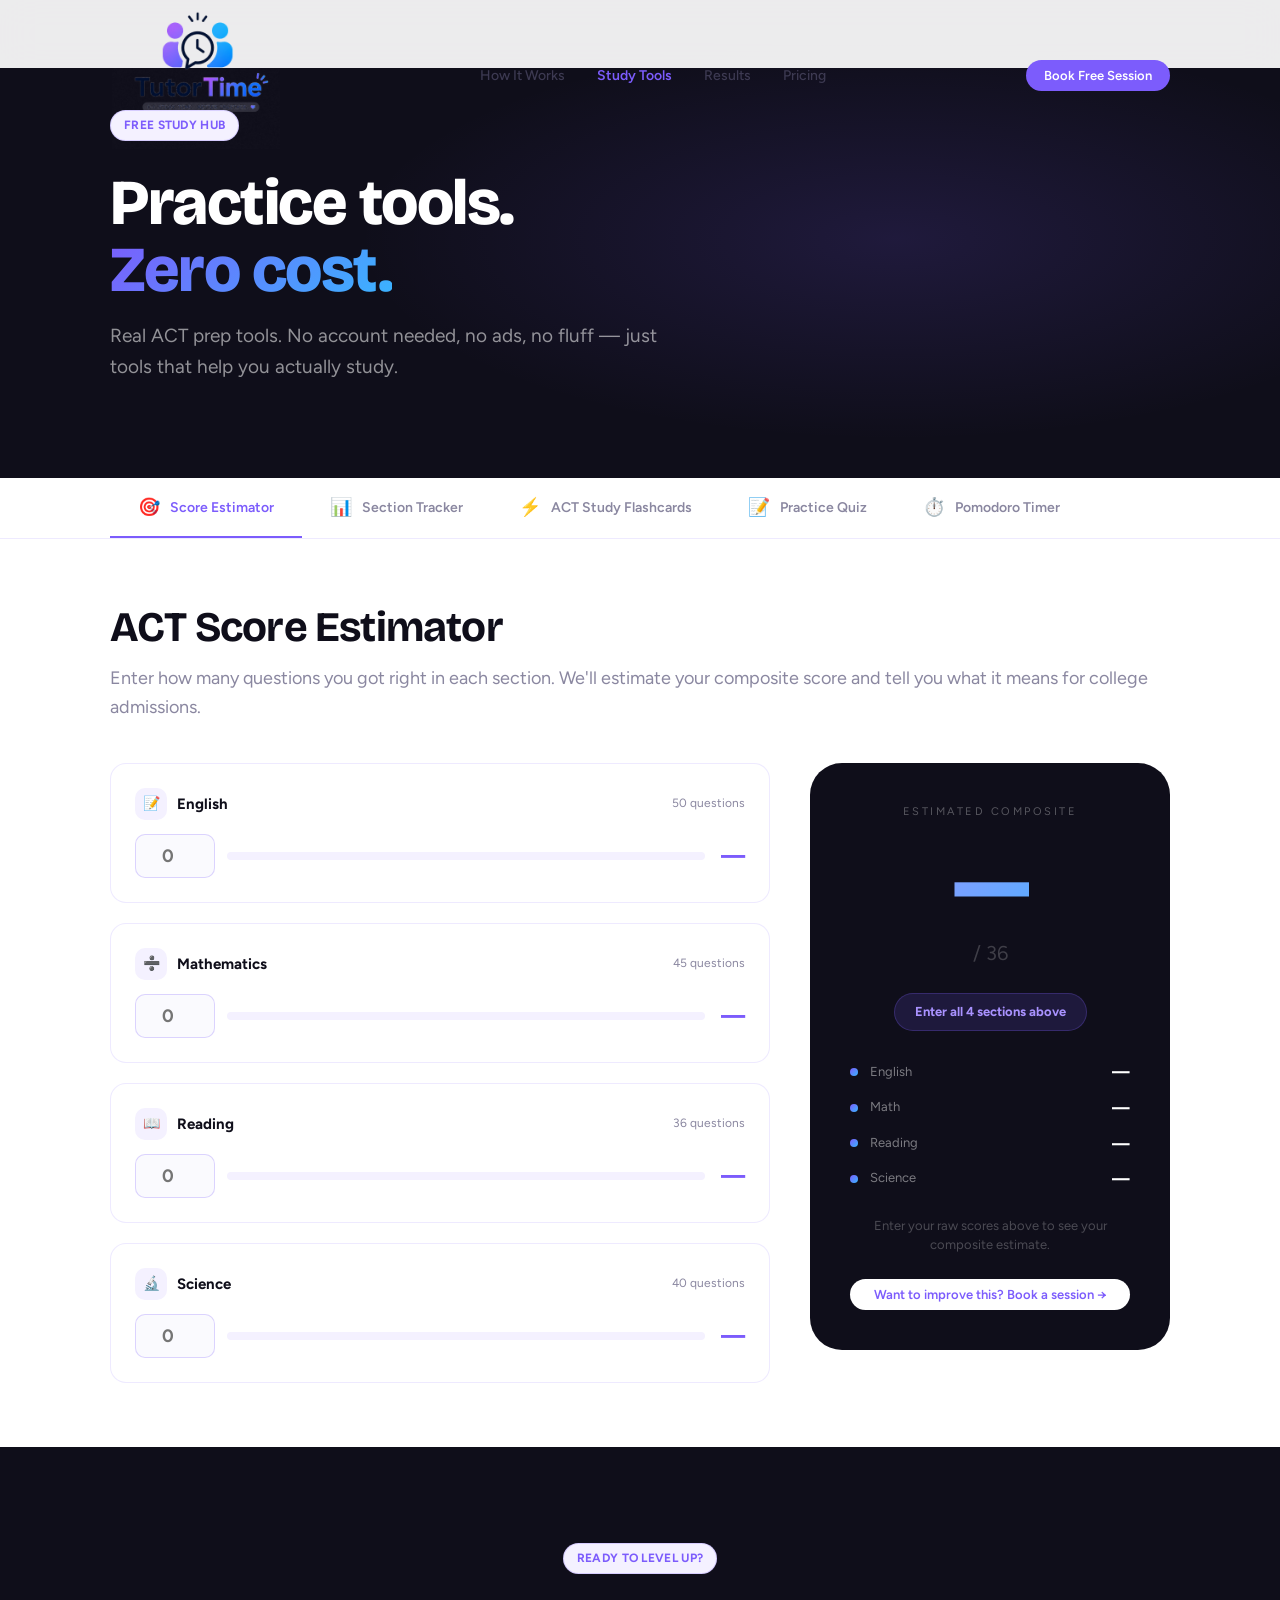
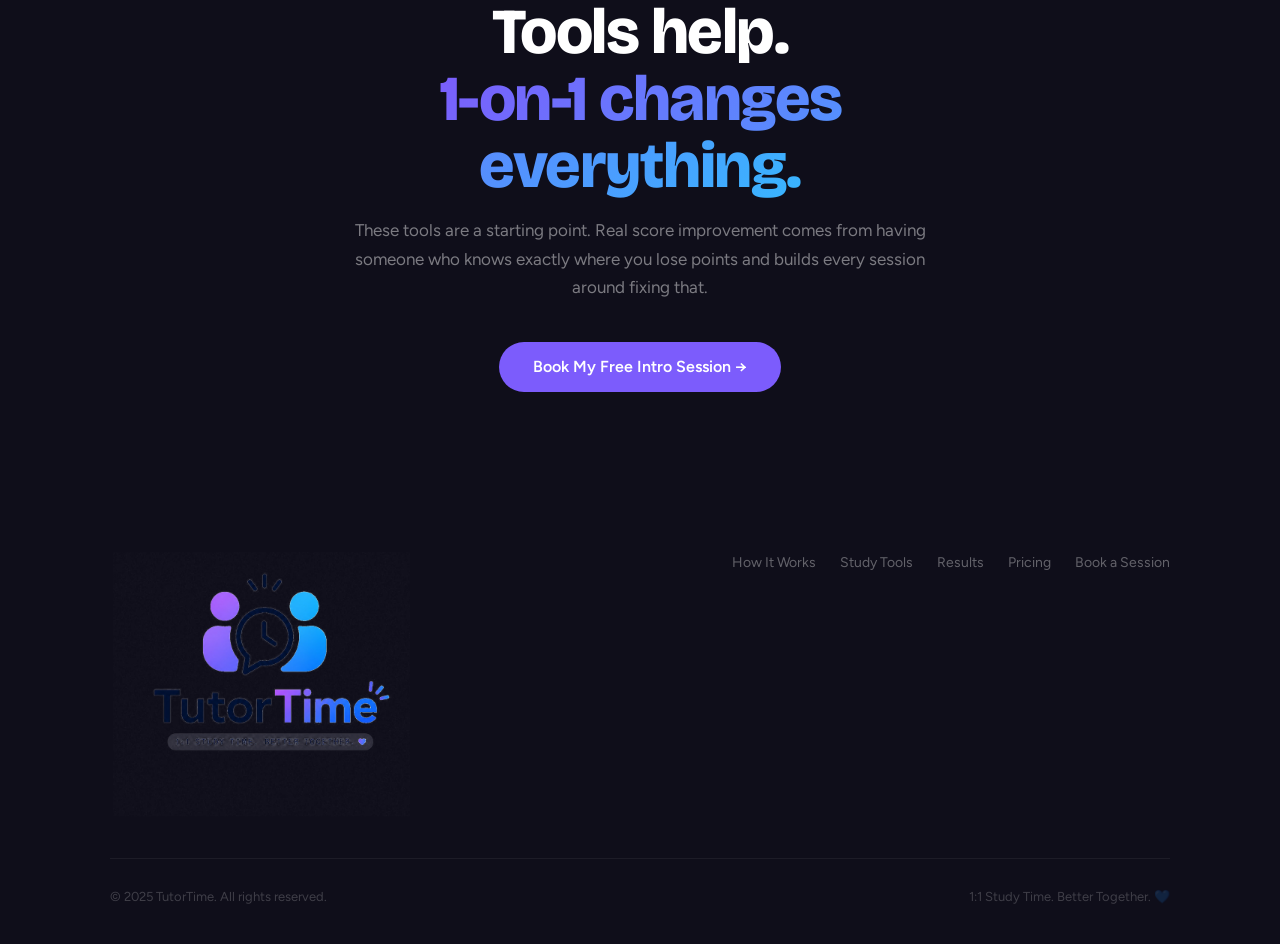
==== commit dd282f23: "Upgrade ACT flashcards with real study content FLASHCARD CONTENT (Task 1-3): - Expanded from 12 stra" ====
--- a/study.html
+++ b/study.html
@@ -40,7 +40,7 @@
         <span class="grad-text">Zero cost.</span>
       </h1>
       <p class="hero-sub mt-16" style="max-width: 560px;">
-        Four real study tools built for ACT prep. No account needed, no ads, just tools that work. Use these between sessions to maximize your gains.
+        Real ACT prep tools. No account needed, no ads, no fluff — just tools that help you actually study.
       </p>
     </div>
   </div>
@@ -60,7 +60,7 @@
       </button>
       <button class="tool-nav-btn" data-tool="flashcards">
         <span class="tool-nav-icon">⚡</span>
-        Strategy Flashcards
+        ACT Study Flashcards
       </button>
       <button class="tool-nav-btn" data-tool="quiz">
         <span class="tool-nav-icon">📝</span>
@@ -94,10 +94,10 @@
               <div class="est-row-icon">📝</div>
               English
             </div>
-            <span class="est-row-max">75 questions</span>
+            <span class="est-row-max">50 questions</span>
           </div>
           <div class="est-input-wrap">
-            <input type="number" class="est-num-input" id="estEngInput" min="0" max="75" placeholder="0">
+            <input type="number" class="est-num-input" id="estEngInput" min="0" max="50" placeholder="0">
             <div class="est-bar-wrap">
               <div class="est-bar-track">
                 <div class="est-bar-fill" id="estEngBar" style="width: 0%"></div>
@@ -113,10 +113,10 @@
               <div class="est-row-icon">➗</div>
               Mathematics
             </div>
-            <span class="est-row-max">60 questions</span>
+            <span class="est-row-max">45 questions</span>
           </div>
           <div class="est-input-wrap">
-            <input type="number" class="est-num-input" id="estMathInput" min="0" max="60" placeholder="0">
+            <input type="number" class="est-num-input" id="estMathInput" min="0" max="45" placeholder="0">
             <div class="est-bar-wrap">
               <div class="est-bar-track">
                 <div class="est-bar-fill" id="estMathBar" style="width: 0%"></div>
@@ -132,10 +132,10 @@
               <div class="est-row-icon">📖</div>
               Reading
             </div>
-            <span class="est-row-max">40 questions</span>
+            <span class="est-row-max">36 questions</span>
           </div>
           <div class="est-input-wrap">
-            <input type="number" class="est-num-input" id="estReadInput" min="0" max="40" placeholder="0">
+            <input type="number" class="est-num-input" id="estReadInput" min="0" max="36" placeholder="0">
             <div class="est-bar-wrap">
               <div class="est-bar-track">
                 <div class="est-bar-fill" id="estReadBar" style="width: 0%"></div>
@@ -336,7 +336,7 @@
 <div class="tool-panel" id="panel-flashcards">
   <div class="container">
     <div class="mb-40">
-      <h2 class="display-md">Strategy Flashcards</h2>
+      <h2 class="display-md">ACT Study Flashcards</h2>
       <p class="text-lg muted mt-12">12 proven ACT strategies used by students who score 30+. Click a card to flip it, mark whether you knew it, and track your progress.</p>
     </div>
 
@@ -344,75 +344,101 @@
       <!-- MAIN FLASHCARD -->
       <div class="flashcard-main">
 
+        <!-- Progress bar -->
         <div class="flashcard-progress">
-          <span class="flashcard-progress-text">Card <span id="fcCardNum">1</span> of <span id="fcCardTotal">12</span></span>
+          <span class="flashcard-progress-text">Card <span id="fcCardNum">1</span> of <span id="fcCardTotal">80</span></span>
           <div class="flashcard-progress-bar-wrap">
-            <div class="flashcard-progress-bar" id="fcProgressBar" style="width: 8%"></div>
-          </div>
-          <span class="flashcard-progress-count" id="fcCardNum2">1/12</span>
-        </div>
-
+            <div class="flashcard-progress-bar" id="fcProgressBar" style="width:1%"></div>
+          </div>
+          <span class="flashcard-progress-count" id="fcFilterTotal">80 cards</span>
+        </div>
+
+        <!-- Card -->
         <div class="flashcard-scene">
           <div class="flashcard" id="flashcard">
+
+            <!-- FRONT -->
             <div class="card-face card-front">
-              <div class="card-subject-tag" id="cardSubject">English</div>
+              <div class="fc-front-badges">
+                <span class="fc-badge-subject" id="cardSubject">English</span>
+                <span class="fc-badge-topic" id="cardTopic">Subject-Verb Agreement</span>
+                <span class="fc-diff-badge" id="cardDifficulty">Easy</span>
+              </div>
               <div class="card-question" id="cardQuestion">Loading...</div>
-              <div class="card-hint" id="fcFlipHint">Tap to reveal strategy 👇</div>
-            </div>
+              <div class="card-hint" id="fcFlipHint">
+                <span>👆 Tap to flip</span>
+              </div>
+            </div>
+
+            <!-- BACK -->
             <div class="card-face card-back">
-              <div class="card-subject-tag">Strategy</div>
-              <div class="card-question" id="cardAnswer">Loading...</div>
-            </div>
-          </div>
-        </div>
-
-        <!-- Result buttons (shown after flip) -->
+              <div class="fc-back-inner">
+                <div class="fc-back-answer" id="cardAnswer">Loading...</div>
+                <div class="fc-back-example">
+                  <div class="fc-back-example-label">Example</div>
+                  <div class="fc-back-example-text" id="cardExample"></div>
+                </div>
+                <div class="fc-back-why">
+                  <span class="fc-back-why-label">Why it matters on the ACT:</span>
+                  <span id="cardWhy"></span>
+                </div>
+              </div>
+            </div>
+
+          </div>
+        </div>
+
+        <!-- Result buttons (appear after flip) -->
         <div class="flashcard-result-btns" id="fcResultBtns" style="display:none">
           <button class="btn-knew-it" id="fcKnewIt">✓ Got it</button>
           <button class="btn-missed-it" id="fcMissedIt">✗ Missed it</button>
-        </div>
-
+          <button class="btn-star" id="fcStarBtn">☆ Star</button>
+        </div>
+
+        <!-- Navigation -->
         <div class="flashcard-controls">
           <button class="btn btn-outline" id="fcPrev">← Prev</button>
           <button class="btn btn-primary" id="fcNext">Next →</button>
         </div>
+
+        <!-- Credibility note -->
+        <p class="fc-disclaimer">These are original TutorTime study materials based on skills commonly tested on the ACT. They are not copied from official ACT test questions.</p>
       </div>
 
       <!-- SIDEBAR -->
       <div class="flashcard-sidebar">
-        <div class="fc-category-list">
-          <h4>Filter by Subject</h4>
-          <button class="fc-category-btn active" data-category="All">
-            All Strategies
-            <span class="fc-category-count">12</span>
-          </button>
-          <button class="fc-category-btn" data-category="English">
-            📝 English
-            <span class="fc-category-count">3</span>
-          </button>
-          <button class="fc-category-btn" data-category="Math">
-            ➗ Math
-            <span class="fc-category-count">3</span>
-          </button>
-          <button class="fc-category-btn" data-category="Reading">
-            📖 Reading
-            <span class="fc-category-count">3</span>
-          </button>
-          <button class="fc-category-btn" data-category="Science">
-            🔬 Science
-            <span class="fc-category-count">2</span>
-          </button>
-          <button class="fc-category-btn" data-category="Test Day">
-            📅 Test Day
-            <span class="fc-category-count">1</span>
-          </button>
-        </div>
-
+
+        <!-- Subject filters -->
+        <div class="fc-filter-card">
+          <div class="fc-filter-label">Filter by Subject</div>
+          <div class="fc-filter-btns">
+            <button class="fc-subject-btn active" data-value="All">All</button>
+            <button class="fc-subject-btn" data-value="English">📝 English</button>
+            <button class="fc-subject-btn" data-value="Math">➗ Math</button>
+            <button class="fc-subject-btn" data-value="Reading">📖 Reading</button>
+            <button class="fc-subject-btn" data-value="Science">🔬 Science</button>
+            <button class="fc-subject-btn" data-value="Strategy Tips">🎯 Strategy</button>
+            <button class="fc-subject-btn" data-value="Starred">★ Starred</button>
+          </div>
+        </div>
+
+        <!-- Difficulty filters -->
+        <div class="fc-filter-card">
+          <div class="fc-filter-label">Filter by Difficulty</div>
+          <div class="fc-filter-btns">
+            <button class="fc-diff-btn active" data-value="All">All</button>
+            <button class="fc-diff-btn" data-value="Easy">Easy</button>
+            <button class="fc-diff-btn" data-value="Medium">Medium</button>
+            <button class="fc-diff-btn" data-value="Hard">Hard</button>
+          </div>
+        </div>
+
+        <!-- Session Stats -->
         <div class="fc-stats-card">
           <h4>Session Stats</h4>
           <div class="fc-stat-row">
-            <span class="fc-stat-label">Cards reviewed</span>
-            <span class="fc-stat-val" id="fcStatTotal">0</span>
+            <span class="fc-stat-label">Reviewed</span>
+            <span class="fc-stat-val" id="fcStatReviewed">0</span>
           </div>
           <div class="fc-stat-row">
             <span class="fc-stat-label" style="color:var(--c-green)">✓ Got it</span>
@@ -422,7 +448,28 @@
             <span class="fc-stat-label" style="color:var(--c-red)">✗ Missed</span>
             <span class="fc-stat-val" style="color:var(--c-red)" id="fcStatWrong">0</span>
           </div>
-        </div>
+          <div class="fc-stat-row">
+            <span class="fc-stat-label">Accuracy</span>
+            <span class="fc-stat-val" id="fcStatAccuracy">—</span>
+          </div>
+          <div class="fc-stat-row">
+            <span class="fc-stat-label">★ Starred</span>
+            <span class="fc-stat-val" id="fcStatStarred">0</span>
+          </div>
+        </div>
+
+        <!-- Breakdown -->
+        <div class="fc-filter-card" style="margin-top:0">
+          <div class="fc-filter-label">Card Breakdown</div>
+          <div style="font-size:13px; color:var(--c-muted); display:flex; flex-direction:column; gap:6px; margin-top:4px;">
+            <div style="display:flex;justify-content:space-between;"><span>📝 English</span><span style="font-weight:700;color:var(--c-dark)">25</span></div>
+            <div style="display:flex;justify-content:space-between;"><span>➗ Math</span><span style="font-weight:700;color:var(--c-dark)">30</span></div>
+            <div style="display:flex;justify-content:space-between;"><span>📖 Reading</span><span style="font-weight:700;color:var(--c-dark)">12</span></div>
+            <div style="display:flex;justify-content:space-between;"><span>🔬 Science</span><span style="font-weight:700;color:var(--c-dark)">10</span></div>
+            <div style="display:flex;justify-content:space-between;"><span>🎯 Strategy</span><span style="font-weight:700;color:var(--c-dark)">8</span></div>
+          </div>
+        </div>
+
       </div>
     </div>
   </div>
--- a/css/styles.css
+++ b/css/styles.css
@@ -1821,3 +1821,216 @@
   .hero-proof-badges { gap: 8px; }
   .proof-badge { font-size: 12px; padding: 7px 13px; }
 }
+
+/* ============================================================
+   FLASHCARD — UPGRADED UI (Task 4)
+   ============================================================ */
+
+/* Front badges */
+.fc-front-badges {
+  display: flex;
+  align-items: center;
+  gap: 8px;
+  flex-wrap: wrap;
+  margin-bottom: 20px;
+  justify-content: center;
+}
+.fc-badge-subject {
+  padding: 4px 12px;
+  border-radius: var(--r-full);
+  background: rgba(255,255,255,0.15);
+  color: rgba(255,255,255,0.9);
+  font-size: 11px;
+  font-weight: 700;
+  text-transform: uppercase;
+  letter-spacing: 1px;
+}
+.fc-badge-topic {
+  padding: 4px 12px;
+  border-radius: var(--r-full);
+  background: rgba(255,255,255,0.1);
+  color: rgba(255,255,255,0.7);
+  font-size: 11px;
+  font-weight: 600;
+}
+.fc-diff-badge {
+  padding: 4px 10px;
+  border-radius: var(--r-full);
+  font-size: 11px;
+  font-weight: 700;
+  border: 1px solid transparent;
+}
+.fc-diff-easy   { background: rgba(0,196,140,0.2);  color: #00C48C; border-color: rgba(0,196,140,0.35); }
+.fc-diff-medium { background: rgba(255,179,71,0.2); color: #FFB347; border-color: rgba(255,179,71,0.35); }
+.fc-diff-hard   { background: rgba(255,94,126,0.2); color: #FF5E7E; border-color: rgba(255,94,126,0.35); }
+
+/* Taller card for more content */
+.flashcard { height: 300px; }
+
+/* Back face layout */
+.fc-back-inner {
+  width: 100%;
+  display: flex;
+  flex-direction: column;
+  gap: 12px;
+  overflow-y: auto;
+  max-height: 100%;
+  padding: 2px;
+}
+.fc-back-answer {
+  font-size: 15px;
+  color: var(--c-body);
+  line-height: 1.65;
+  font-weight: 400;
+  white-space: pre-line;
+}
+.fc-back-example {
+  background: var(--c-purple-bg);
+  border-left: 3px solid var(--c-purple);
+  border-radius: 0 var(--r-sm) var(--r-sm) 0;
+  padding: 10px 14px;
+}
+.fc-back-example-label {
+  font-size: 10px;
+  font-weight: 800;
+  text-transform: uppercase;
+  letter-spacing: 1.5px;
+  color: var(--c-purple);
+  margin-bottom: 4px;
+}
+.fc-back-example-text {
+  font-size: 13px;
+  color: var(--c-body);
+  line-height: 1.6;
+  font-style: italic;
+}
+.fc-back-why {
+  font-size: 12px;
+  color: var(--c-muted);
+  line-height: 1.5;
+  padding-top: 8px;
+  border-top: 1px solid var(--c-border);
+}
+.fc-back-why-label {
+  font-weight: 700;
+  color: var(--c-purple);
+  display: block;
+  margin-bottom: 2px;
+}
+
+/* Star button */
+.btn-star {
+  flex: 0 0 auto;
+  padding: 12px 16px;
+  background: rgba(255,179,71,0.1);
+  color: #FFB347;
+  border: 1.5px solid rgba(255,179,71,0.3);
+  border-radius: var(--r-full);
+  cursor: pointer;
+  font-family: var(--font-body);
+  font-size: 14px;
+  font-weight: 700;
+  transition: var(--transition);
+}
+.btn-star:hover, .btn-star.starred {
+  background: rgba(255,179,71,0.2);
+  border-color: #FFB347;
+}
+
+/* Flip hint */
+.card-hint {
+  display: flex;
+  align-items: center;
+  justify-content: center;
+  gap: 6px;
+  font-size: 12px;
+  color: rgba(255,255,255,0.35);
+  margin-top: 20px;
+}
+
+/* Disclaimer */
+.fc-disclaimer {
+  font-size: 12px;
+  color: var(--c-muted);
+  text-align: center;
+  margin-top: 20px;
+  line-height: 1.5;
+  font-style: italic;
+  padding: 0 20px;
+}
+
+/* Filter cards (sidebar) */
+.fc-filter-card {
+  background: var(--c-white);
+  border: 1.5px solid var(--c-border);
+  border-radius: var(--r-lg);
+  padding: 18px 20px;
+  margin-bottom: 12px;
+}
+.fc-filter-label {
+  font-size: 11px;
+  font-weight: 800;
+  text-transform: uppercase;
+  letter-spacing: 1px;
+  color: var(--c-muted);
+  margin-bottom: 12px;
+}
+.fc-filter-btns {
+  display: flex;
+  flex-wrap: wrap;
+  gap: 6px;
+}
+.fc-subject-btn, .fc-diff-btn {
+  padding: 7px 14px;
+  border-radius: var(--r-full);
+  border: 1.5px solid var(--c-border-dk);
+  background: transparent;
+  color: var(--c-body);
+  font-family: var(--font-body);
+  font-size: 13px;
+  font-weight: 600;
+  cursor: pointer;
+  transition: var(--transition);
+  white-space: nowrap;
+}
+.fc-subject-btn:hover, .fc-diff-btn:hover {
+  border-color: var(--c-purple);
+  color: var(--c-purple);
+  background: var(--c-purple-bg);
+}
+.fc-subject-btn.active, .fc-diff-btn.active {
+  background: var(--c-purple);
+  color: white;
+  border-color: var(--c-purple);
+}
+
+/* Flashcard result btn row — 3 buttons */
+.flashcard-result-btns {
+  display: flex;
+  gap: 8px;
+  margin-bottom: 16px;
+  flex-wrap: wrap;
+}
+.btn-knew-it, .btn-missed-it {
+  flex: 1;
+  min-width: 100px;
+}
+
+/* Stats card tweaks */
+.fc-stats-card { margin-bottom: 12px; }
+.fc-stats-card h4 {
+  font-size: 11px;
+  font-weight: 800;
+  text-transform: uppercase;
+  letter-spacing: 1px;
+  color: var(--c-purple);
+  margin-bottom: 14px;
+}
+
+/* Mobile adjustments */
+@media (max-width: 768px) {
+  .flashcard { height: 280px; }
+  .fc-back-answer { font-size: 14px; }
+  .fc-filter-btns { gap: 4px; }
+  .fc-subject-btn, .fc-diff-btn { font-size: 12px; padding: 6px 10px; }
+}
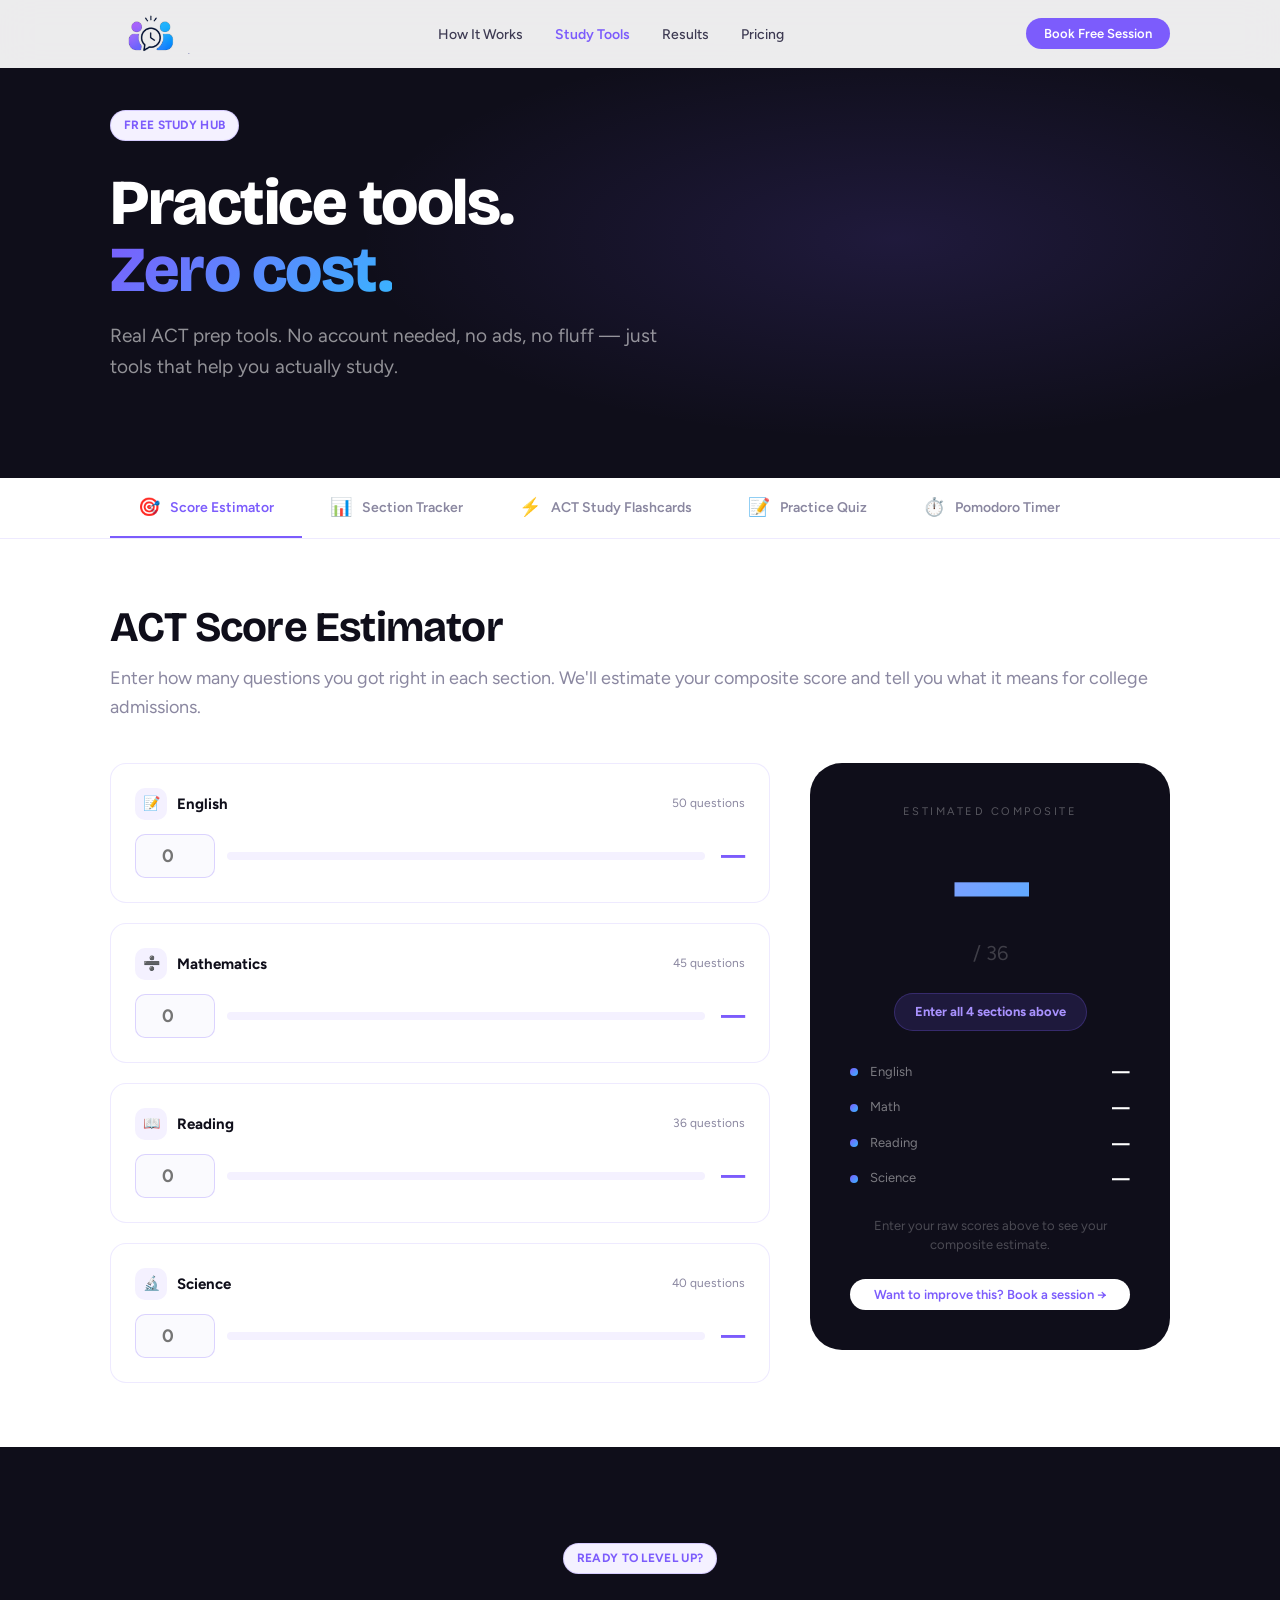
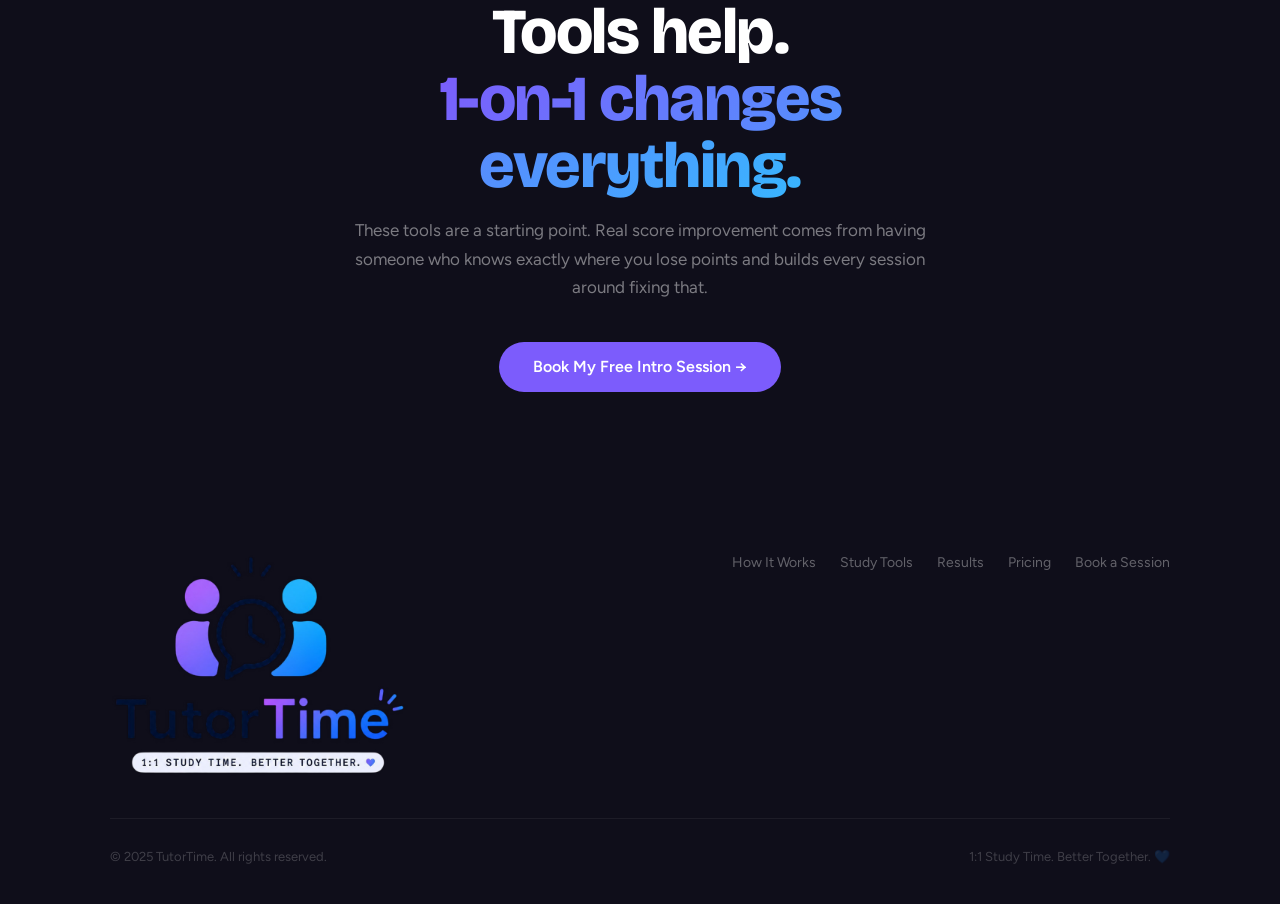
==== commit 86c95fc1: "Fix navbar logo — use cropped nav-only logo (no tagline) Root fix: the logo image includes icon + Tu" ====
--- a/study.html
+++ b/study.html
@@ -15,7 +15,7 @@
   <div class="container">
     <div class="navbar-inner">
       <a href="index.html" class="navbar-logo">
-        <img src="assets/tutortime-logo-transparent.png" alt="TutorTime">
+        <img src="assets/tutortime-logo-nav.png" alt="TutorTime">
       </a>
       <ul class="navbar-links">
         <li><a href="index.html#how-it-works">How It Works</a></li>
--- a/css/styles.css
+++ b/css/styles.css
@@ -288,6 +288,7 @@
   right: 0;
   z-index: 900;
   height: 68px;
+  overflow: hidden;
   background: rgba(255,255,255,0.92);
   backdrop-filter: blur(20px) saturate(180%);
   -webkit-backdrop-filter: blur(20px) saturate(180%);
@@ -298,20 +299,30 @@
   border-bottom-color: var(--c-border);
   box-shadow: 0 2px 20px rgba(15,14,26,0.06);
 }
+.navbar > .container {
+  height: 100%;
+}
 .navbar-inner {
   height: 100%;
   display: flex;
   align-items: center;
   justify-content: space-between;
 }
-.navbar-logo { display: flex; align-items: center; background: none; }
+.navbar-logo {
+  display: flex;
+  align-items: center;
+  height: 100%;
+  background: none;
+  flex-shrink: 0;
+  overflow: hidden;
+}
 .navbar-logo img {
-  width: 170px;
-  max-width: 170px;
-  height: auto;
-  object-fit: contain;
+  height: 40px;
+  width: auto;
+  max-width: 180px;
   display: block;
   background: transparent;
+  flex-shrink: 0;
 }
 
 .navbar-links {
@@ -1815,7 +1826,7 @@
 
 /* Mobile responsive additions */
 @media (max-width: 768px) {
-  .navbar-logo img { width: 150px; max-width: 150px; }
+  .navbar-logo img { height: 38px; max-height: 38px; width: auto; max-width: 180px; }
   .footer-logo img { width: 220px; max-width: 220px; }
   .tools-cards-grid { grid-template-columns: 1fr; }
   .hero-proof-badges { gap: 8px; }
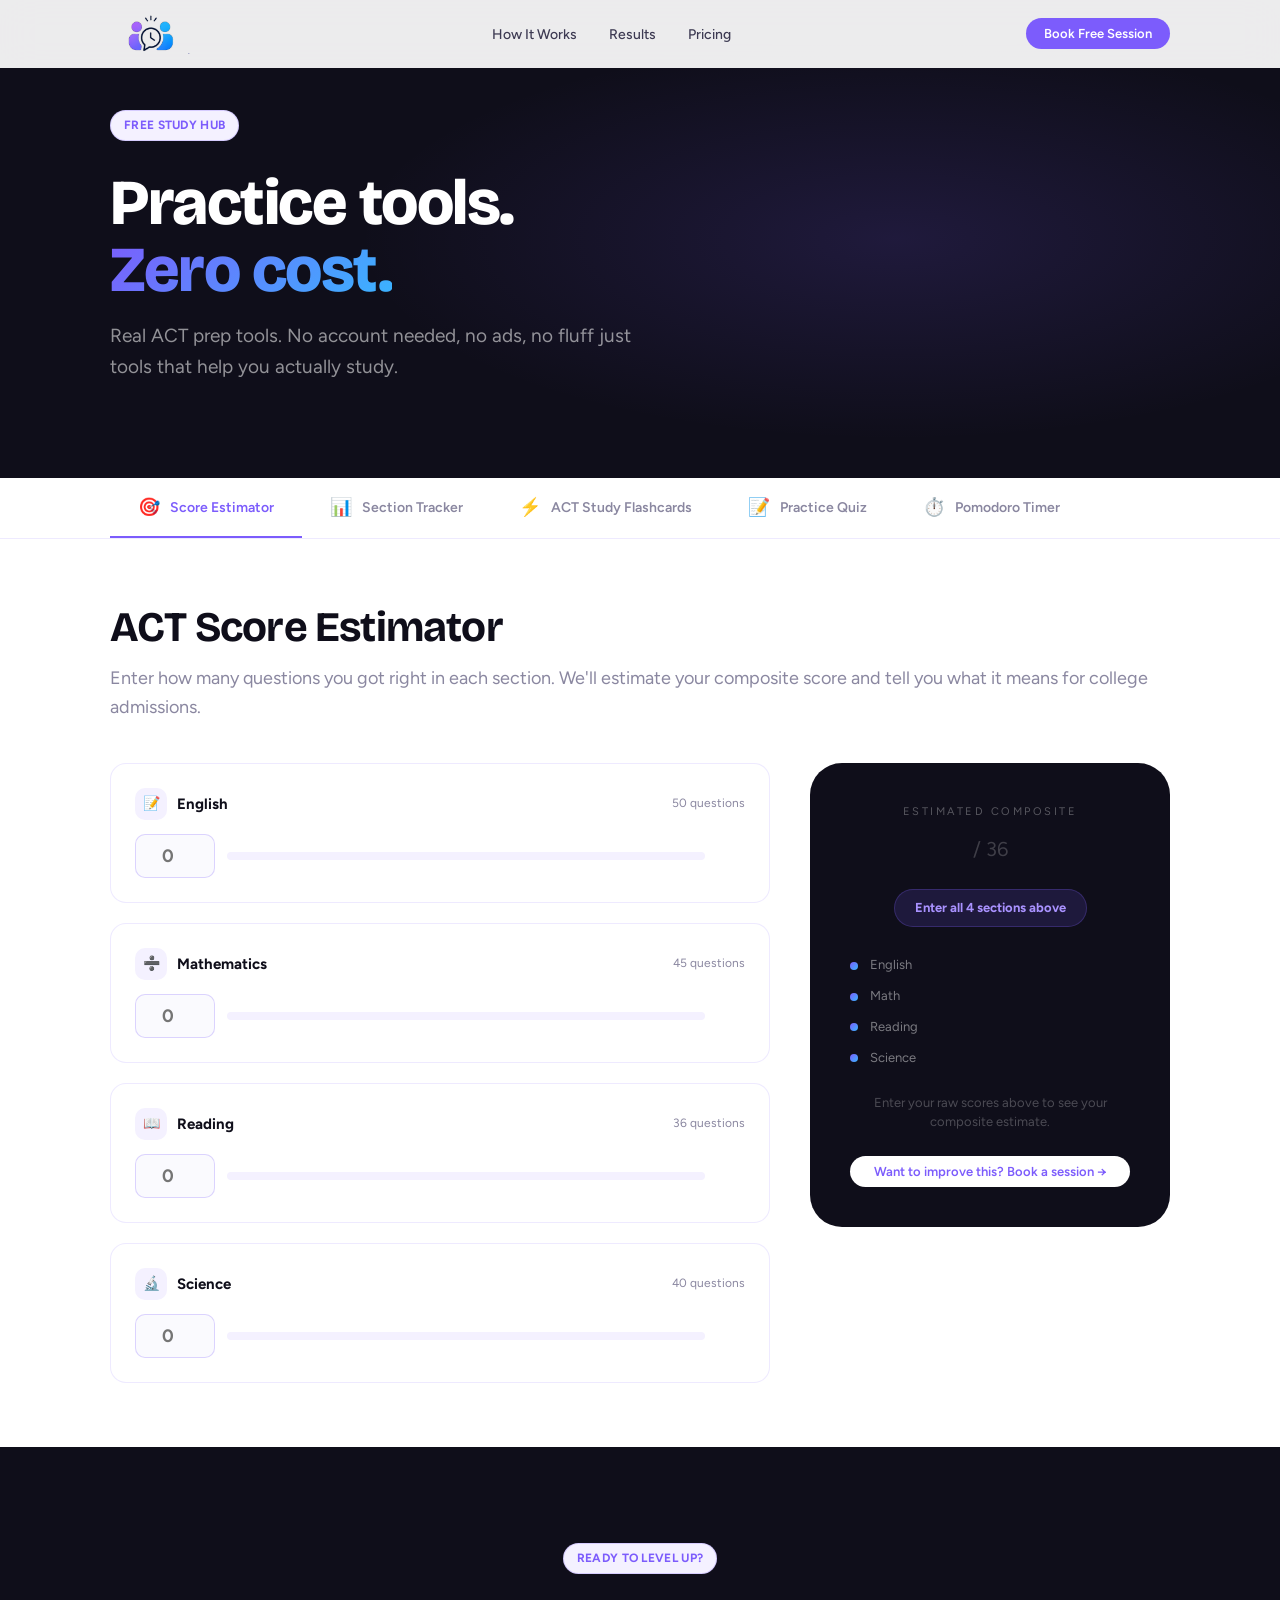
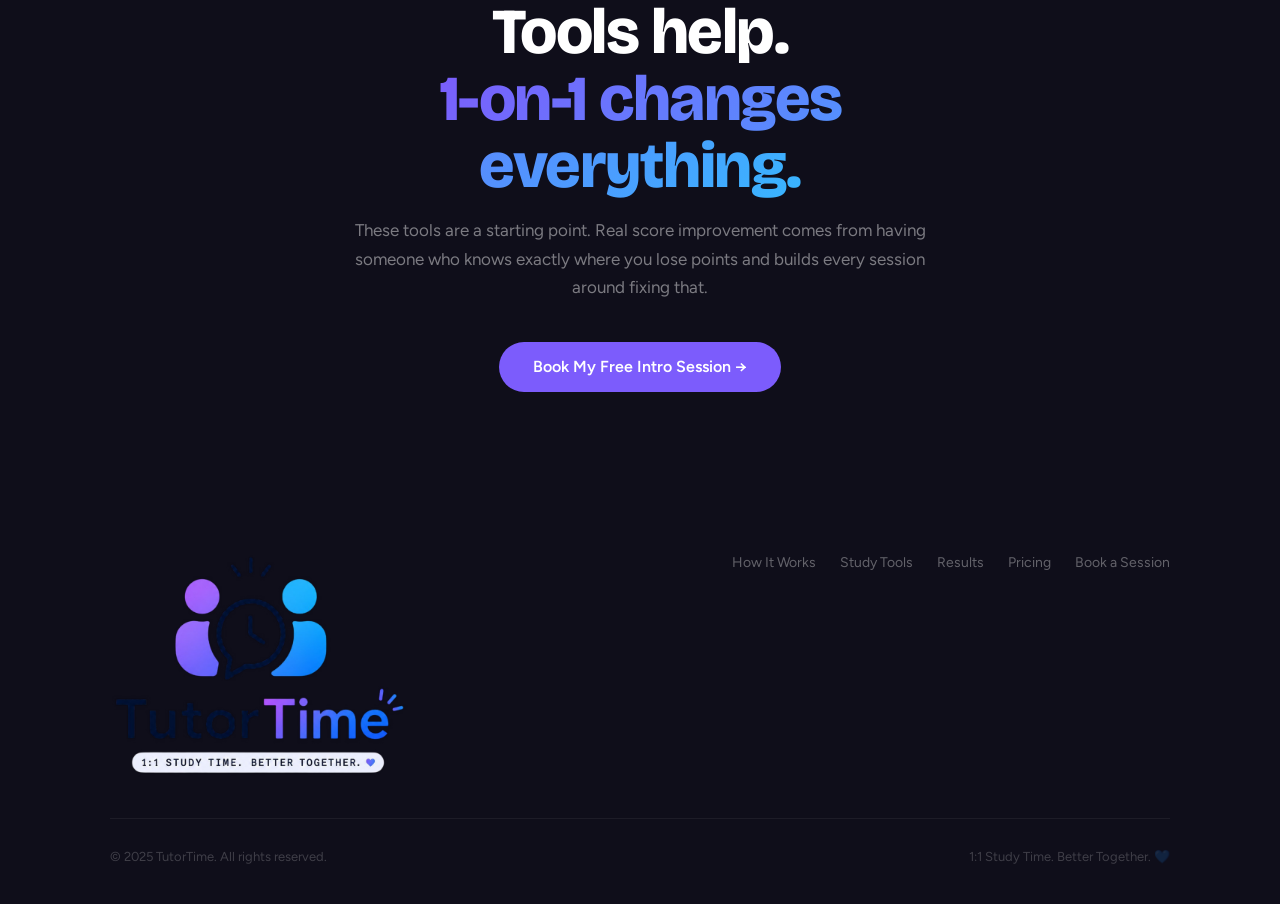
==== commit c8836910: "Remove Study Tools from nav, strip all em dashes - Removed Study Tools link from navbar on both page" ====
--- a/study.html
+++ b/study.html
@@ -1,610 +1,609 @@
 <!DOCTYPE html>
 <html lang="en">
 <head>
-  <meta charset="UTF-8">
-  <meta name="viewport" content="width=device-width, initial-scale=1.0">
-  <title>Study Hub — TutorTime</title>
-  <meta name="description" content="Free ACT study tools: score estimator, section tracker, strategy flashcards, and practice quiz. No sign-up required.">
-  <link rel="icon" href="assets/tutortime-logo-transparent.png">
-  <link rel="stylesheet" href="css/styles.css">
+ <meta charset="UTF-8">
+ <meta name="viewport" content="width=device-width, initial-scale=1.0">
+ <title>Study Hub TutorTime</title>
+ <meta name="description" content="Free ACT study tools: score estimator, section tracker, strategy flashcards, and practice quiz. No sign-up required.">
+ <link rel="icon" href="assets/tutortime-logo-transparent.png">
+ <link rel="stylesheet" href="css/styles.css">
 </head>
 <body>
 
 <!-- NAVBAR -->
 <nav class="navbar" id="navbar">
-  <div class="container">
-    <div class="navbar-inner">
-      <a href="index.html" class="navbar-logo">
-        <img src="assets/tutortime-logo-nav.png" alt="TutorTime">
-      </a>
-      <ul class="navbar-links">
-        <li><a href="index.html#how-it-works">How It Works</a></li>
-        <li><a href="study.html" class="active">Study Tools</a></li>
-        <li><a href="index.html#results">Results</a></li>
-        <li><a href="index.html#pricing">Pricing</a></li>
-      </ul>
-      <div class="navbar-actions">
-        <a href="index.html#signup" class="btn btn-primary btn-sm">Book Free Session</a>
-      </div>
-    </div>
-  </div>
+ <div class="container">
+ <div class="navbar-inner">
+ <a href="index.html" class="navbar-logo">
+ <img src="assets/tutortime-logo-nav.png" alt="TutorTime">
+ </a>
+ <ul class="navbar-links">
+ <li><a href="index.html#how-it-works">How It Works</a></li>
+ <li><a href="index.html#results">Results</a></li>
+ <li><a href="index.html#pricing">Pricing</a></li>
+ </ul>
+ <div class="navbar-actions">
+ <a href="index.html#signup" class="btn btn-primary btn-sm">Book Free Session</a>
+ </div>
+ </div>
+ </div>
 </nav>
 
 <!-- STUDY HERO -->
 <section class="study-hero">
-  <div class="container">
-    <div class="study-hero-inner">
-      <div class="badge badge-purple mb-16">Free Study Hub</div>
-      <h1 class="display-lg white mt-12">
-        Practice tools.<br>
-        <span class="grad-text">Zero cost.</span>
-      </h1>
-      <p class="hero-sub mt-16" style="max-width: 560px;">
-        Real ACT prep tools. No account needed, no ads, no fluff — just tools that help you actually study.
-      </p>
-    </div>
-  </div>
+ <div class="container">
+ <div class="study-hero-inner">
+ <div class="badge badge-purple mb-16">Free Study Hub</div>
+ <h1 class="display-lg white mt-12">
+ Practice tools.<br>
+ <span class="grad-text">Zero cost.</span>
+ </h1>
+ <p class="hero-sub mt-16" style="max-width: 560px;">
+ Real ACT prep tools. No account needed, no ads, no fluff just tools that help you actually study.
+ </p>
+ </div>
+ </div>
 </section>
 
 <!-- TOOLS NAV (sticky) -->
 <div class="tools-nav">
-  <div class="container">
-    <div class="tools-nav-inner">
-      <button class="tool-nav-btn active" data-tool="estimator">
-        <span class="tool-nav-icon">🎯</span>
-        Score Estimator
-      </button>
-      <button class="tool-nav-btn" data-tool="tracker">
-        <span class="tool-nav-icon">📊</span>
-        Section Tracker
-      </button>
-      <button class="tool-nav-btn" data-tool="flashcards">
-        <span class="tool-nav-icon">⚡</span>
-        ACT Study Flashcards
-      </button>
-      <button class="tool-nav-btn" data-tool="quiz">
-        <span class="tool-nav-icon">📝</span>
-        Practice Quiz
-      </button>
-      <button class="tool-nav-btn" data-tool="pomodoro">
-        <span class="tool-nav-icon">⏱️</span>
-        Pomodoro Timer
-      </button>
-    </div>
-  </div>
+ <div class="container">
+ <div class="tools-nav-inner">
+ <button class="tool-nav-btn active" data-tool="estimator">
+ <span class="tool-nav-icon">🎯</span>
+ Score Estimator
+ </button>
+ <button class="tool-nav-btn" data-tool="tracker">
+ <span class="tool-nav-icon">📊</span>
+ Section Tracker
+ </button>
+ <button class="tool-nav-btn" data-tool="flashcards">
+ <span class="tool-nav-icon">⚡</span>
+ ACT Study Flashcards
+ </button>
+ <button class="tool-nav-btn" data-tool="quiz">
+ <span class="tool-nav-icon">📝</span>
+ Practice Quiz
+ </button>
+ <button class="tool-nav-btn" data-tool="pomodoro">
+ <span class="tool-nav-icon">⏱️</span>
+ Pomodoro Timer
+ </button>
+ </div>
+ </div>
 </div>
 
 <!-- ============================================================
-     TOOL 1: SCORE ESTIMATOR
-     ============================================================ -->
+ TOOL 1: SCORE ESTIMATOR
+ ============================================================ -->
 <div class="tool-panel active" id="panel-estimator">
-  <div class="container">
-    <div class="mb-40">
-      <h2 class="display-md">ACT Score Estimator</h2>
-      <p class="text-lg muted mt-12">Enter how many questions you got right in each section. We'll estimate your composite score and tell you what it means for college admissions.</p>
-    </div>
-
-    <div class="estimator-layout">
-      <!-- INPUTS -->
-      <div class="estimator-inputs">
-
-        <div class="est-row">
-          <div class="est-row-header">
-            <div class="est-row-label">
-              <div class="est-row-icon">📝</div>
-              English
-            </div>
-            <span class="est-row-max">50 questions</span>
-          </div>
-          <div class="est-input-wrap">
-            <input type="number" class="est-num-input" id="estEngInput" min="0" max="50" placeholder="0">
-            <div class="est-bar-wrap">
-              <div class="est-bar-track">
-                <div class="est-bar-fill" id="estEngBar" style="width: 0%"></div>
-              </div>
-            </div>
-            <span class="est-section-score" id="estEngScore">—</span>
-          </div>
-        </div>
-
-        <div class="est-row">
-          <div class="est-row-header">
-            <div class="est-row-label">
-              <div class="est-row-icon">➗</div>
-              Mathematics
-            </div>
-            <span class="est-row-max">45 questions</span>
-          </div>
-          <div class="est-input-wrap">
-            <input type="number" class="est-num-input" id="estMathInput" min="0" max="45" placeholder="0">
-            <div class="est-bar-wrap">
-              <div class="est-bar-track">
-                <div class="est-bar-fill" id="estMathBar" style="width: 0%"></div>
-              </div>
-            </div>
-            <span class="est-section-score" id="estMathScore">—</span>
-          </div>
-        </div>
-
-        <div class="est-row">
-          <div class="est-row-header">
-            <div class="est-row-label">
-              <div class="est-row-icon">📖</div>
-              Reading
-            </div>
-            <span class="est-row-max">36 questions</span>
-          </div>
-          <div class="est-input-wrap">
-            <input type="number" class="est-num-input" id="estReadInput" min="0" max="36" placeholder="0">
-            <div class="est-bar-wrap">
-              <div class="est-bar-track">
-                <div class="est-bar-fill" id="estReadBar" style="width: 0%"></div>
-              </div>
-            </div>
-            <span class="est-section-score" id="estReadScore">—</span>
-          </div>
-        </div>
-
-        <div class="est-row">
-          <div class="est-row-header">
-            <div class="est-row-label">
-              <div class="est-row-icon">🔬</div>
-              Science
-            </div>
-            <span class="est-row-max">40 questions</span>
-          </div>
-          <div class="est-input-wrap">
-            <input type="number" class="est-num-input" id="estSciInput" min="0" max="40" placeholder="0">
-            <div class="est-bar-wrap">
-              <div class="est-bar-track">
-                <div class="est-bar-fill" id="estSciBar" style="width: 0%"></div>
-              </div>
-            </div>
-            <span class="est-section-score" id="estSciScore">—</span>
-          </div>
-        </div>
-
-      </div>
-
-      <!-- RESULT CARD -->
-      <div class="est-result-card">
-        <div class="est-result-label">Estimated Composite</div>
-        <div class="est-composite" id="estComposite">—</div>
-        <div class="est-out-of">/ 36</div>
-        <div class="est-tier" id="estTier">Enter all 4 sections above</div>
-
-        <div class="est-breakdown-list">
-          <div class="est-breakdown-row">
-            <div class="est-bd-dot"></div>
-            <span class="est-bd-label">English</span>
-            <span class="est-bd-val" id="estBdEng">—</span>
-          </div>
-          <div class="est-breakdown-row">
-            <div class="est-bd-dot"></div>
-            <span class="est-bd-label">Math</span>
-            <span class="est-bd-val" id="estBdMath">—</span>
-          </div>
-          <div class="est-breakdown-row">
-            <div class="est-bd-dot"></div>
-            <span class="est-bd-label">Reading</span>
-            <span class="est-bd-val" id="estBdRead">—</span>
-          </div>
-          <div class="est-breakdown-row">
-            <div class="est-bd-dot"></div>
-            <span class="est-bd-label">Science</span>
-            <span class="est-bd-val" id="estBdSci">—</span>
-          </div>
-        </div>
-
-        <p class="est-cta-hint" id="estCTAHint">Enter your raw scores above to see your composite estimate.</p>
-
-        <a href="index.html#signup" class="btn btn-white btn-sm mt-24" style="width:100%; justify-content:center;">Want to improve this? Book a session &rarr;</a>
-      </div>
-    </div>
-  </div>
+ <div class="container">
+ <div class="mb-40">
+ <h2 class="display-md">ACT Score Estimator</h2>
+ <p class="text-lg muted mt-12">Enter how many questions you got right in each section. We'll estimate your composite score and tell you what it means for college admissions.</p>
+ </div>
+
+ <div class="estimator-layout">
+ <!-- INPUTS -->
+ <div class="estimator-inputs">
+
+ <div class="est-row">
+ <div class="est-row-header">
+ <div class="est-row-label">
+ <div class="est-row-icon">📝</div>
+ English
+ </div>
+ <span class="est-row-max">50 questions</span>
+ </div>
+ <div class="est-input-wrap">
+ <input type="number" class="est-num-input" id="estEngInput" min="0" max="50" placeholder="0">
+ <div class="est-bar-wrap">
+ <div class="est-bar-track">
+ <div class="est-bar-fill" id="estEngBar" style="width: 0%"></div>
+ </div>
+ </div>
+ <span class="est-section-score" id="estEngScore"></span>
+ </div>
+ </div>
+
+ <div class="est-row">
+ <div class="est-row-header">
+ <div class="est-row-label">
+ <div class="est-row-icon">➗</div>
+ Mathematics
+ </div>
+ <span class="est-row-max">45 questions</span>
+ </div>
+ <div class="est-input-wrap">
+ <input type="number" class="est-num-input" id="estMathInput" min="0" max="45" placeholder="0">
+ <div class="est-bar-wrap">
+ <div class="est-bar-track">
+ <div class="est-bar-fill" id="estMathBar" style="width: 0%"></div>
+ </div>
+ </div>
+ <span class="est-section-score" id="estMathScore"></span>
+ </div>
+ </div>
+
+ <div class="est-row">
+ <div class="est-row-header">
+ <div class="est-row-label">
+ <div class="est-row-icon">📖</div>
+ Reading
+ </div>
+ <span class="est-row-max">36 questions</span>
+ </div>
+ <div class="est-input-wrap">
+ <input type="number" class="est-num-input" id="estReadInput" min="0" max="36" placeholder="0">
+ <div class="est-bar-wrap">
+ <div class="est-bar-track">
+ <div class="est-bar-fill" id="estReadBar" style="width: 0%"></div>
+ </div>
+ </div>
+ <span class="est-section-score" id="estReadScore"></span>
+ </div>
+ </div>
+
+ <div class="est-row">
+ <div class="est-row-header">
+ <div class="est-row-label">
+ <div class="est-row-icon">🔬</div>
+ Science
+ </div>
+ <span class="est-row-max">40 questions</span>
+ </div>
+ <div class="est-input-wrap">
+ <input type="number" class="est-num-input" id="estSciInput" min="0" max="40" placeholder="0">
+ <div class="est-bar-wrap">
+ <div class="est-bar-track">
+ <div class="est-bar-fill" id="estSciBar" style="width: 0%"></div>
+ </div>
+ </div>
+ <span class="est-section-score" id="estSciScore"></span>
+ </div>
+ </div>
+
+ </div>
+
+ <!-- RESULT CARD -->
+ <div class="est-result-card">
+ <div class="est-result-label">Estimated Composite</div>
+ <div class="est-composite" id="estComposite"></div>
+ <div class="est-out-of">/ 36</div>
+ <div class="est-tier" id="estTier">Enter all 4 sections above</div>
+
+ <div class="est-breakdown-list">
+ <div class="est-breakdown-row">
+ <div class="est-bd-dot"></div>
+ <span class="est-bd-label">English</span>
+ <span class="est-bd-val" id="estBdEng"></span>
+ </div>
+ <div class="est-breakdown-row">
+ <div class="est-bd-dot"></div>
+ <span class="est-bd-label">Math</span>
+ <span class="est-bd-val" id="estBdMath"></span>
+ </div>
+ <div class="est-breakdown-row">
+ <div class="est-bd-dot"></div>
+ <span class="est-bd-label">Reading</span>
+ <span class="est-bd-val" id="estBdRead"></span>
+ </div>
+ <div class="est-breakdown-row">
+ <div class="est-bd-dot"></div>
+ <span class="est-bd-label">Science</span>
+ <span class="est-bd-val" id="estBdSci"></span>
+ </div>
+ </div>
+
+ <p class="est-cta-hint" id="estCTAHint">Enter your raw scores above to see your composite estimate.</p>
+
+ <a href="index.html#signup" class="btn btn-white btn-sm mt-24" style="width:100%; justify-content:center;">Want to improve this? Book a session &rarr;</a>
+ </div>
+ </div>
+ </div>
 </div>
 
 <!-- ============================================================
-     TOOL 2: SECTION TRACKER
-     ============================================================ -->
+ TOOL 2: SECTION TRACKER
+ ============================================================ -->
 <div class="tool-panel" id="panel-tracker">
-  <div class="container">
-    <div class="mb-40">
-      <h2 class="display-md">Section Strength Tracker</h2>
-      <p class="text-lg muted mt-12">Rate your confidence in each ACT section from 1 to 10. We'll build a personalized study priority plan so you know exactly where to put your time.</p>
-    </div>
-
-    <div class="tracker-layout">
-      <!-- SLIDERS -->
-      <div class="tracker-sliders">
-
-        <div class="tracker-item">
-          <div class="tracker-item-header">
-            <div class="tracker-item-label">
-              <span style="font-size:20px">📝</span>
-              English
-            </div>
-            <span class="tracker-score-badge" id="engLevel">5</span>
-          </div>
-          <input type="range" class="tracker-slider" id="engSlider" min="1" max="10" value="5">
-          <div class="tracker-item-desc" id="engDesc">Average — room to grow</div>
-        </div>
-
-        <div class="tracker-item">
-          <div class="tracker-item-header">
-            <div class="tracker-item-label">
-              <span style="font-size:20px">➗</span>
-              Mathematics
-            </div>
-            <span class="tracker-score-badge" id="mathLevel">5</span>
-          </div>
-          <input type="range" class="tracker-slider" id="mathSlider" min="1" max="10" value="5">
-          <div class="tracker-item-desc" id="mathDesc">Average — room to grow</div>
-        </div>
-
-        <div class="tracker-item">
-          <div class="tracker-item-header">
-            <div class="tracker-item-label">
-              <span style="font-size:20px">📖</span>
-              Reading
-            </div>
-            <span class="tracker-score-badge" id="readLevel">5</span>
-          </div>
-          <input type="range" class="tracker-slider" id="readSlider" min="1" max="10" value="5">
-          <div class="tracker-item-desc" id="readDesc">Average — room to grow</div>
-        </div>
-
-        <div class="tracker-item">
-          <div class="tracker-item-header">
-            <div class="tracker-item-label">
-              <span style="font-size:20px">🔬</span>
-              Science
-            </div>
-            <span class="tracker-score-badge" id="sciLevel">5</span>
-          </div>
-          <input type="range" class="tracker-slider" id="sciSlider" min="1" max="10" value="5">
-          <div class="tracker-item-desc" id="sciDesc">Average — room to grow</div>
-        </div>
-
-      </div>
-
-      <!-- RESULT PANEL -->
-      <div class="tracker-result-panel">
-        <div class="tracker-result-title">Your Study Plan</div>
-
-        <!-- Simple radar chart -->
-        <div class="tracker-radar">
-          <svg viewBox="0 0 200 200" xmlns="http://www.w3.org/2000/svg" width="200" height="200">
-            <!-- Background rings -->
-            <polygon points="100,20 180,100 100,180 20,100" class="radar-bg" stroke-width="1"/>
-            <polygon points="100,40 160,100 100,160 40,100" class="radar-bg" stroke-width="1"/>
-            <polygon points="100,60 140,100 100,140 60,100" class="radar-bg" stroke-width="1"/>
-            <polygon points="100,80 120,100 100,120 80,100" class="radar-bg" stroke-width="1"/>
-            <!-- Axis lines -->
-            <line x1="100" y1="20" x2="100" y2="180" stroke="rgba(255,255,255,0.06)" stroke-width="1"/>
-            <line x1="20" y1="100" x2="180" y2="100" stroke="rgba(255,255,255,0.06)" stroke-width="1"/>
-            <!-- Data polygon -->
-            <polygon id="radarFill" points="100,20 180,100 100,180 20,100" class="radar-fill"/>
-            <!-- Labels -->
-            <text x="100" y="12" text-anchor="middle" class="radar-labels" fill="rgba(255,255,255,0.45)" font-size="10" font-family="Figtree, sans-serif">ENG</text>
-            <text x="192" y="103" text-anchor="start" class="radar-labels" fill="rgba(255,255,255,0.45)" font-size="10" font-family="Figtree, sans-serif">MATH</text>
-            <text x="100" y="196" text-anchor="middle" class="radar-labels" fill="rgba(255,255,255,0.45)" font-size="10" font-family="Figtree, sans-serif">READ</text>
-            <text x="8" y="103" text-anchor="start" class="radar-labels" fill="rgba(255,255,255,0.45)" font-size="10" font-family="Figtree, sans-serif">SCI</text>
-          </svg>
-        </div>
-
-        <div class="tracker-plan">
-          <div class="tracker-plan-item" id="planItem0">
-            <div class="tracker-plan-priority priority-1" id="planNum0">1</div>
-            <div>
-              <div class="tracker-plan-subject" id="planSubj0">—</div>
-              <div class="tracker-plan-desc" id="planDesc0">—</div>
-            </div>
-          </div>
-          <div class="tracker-plan-item" id="planItem1">
-            <div class="tracker-plan-priority priority-2" id="planNum1">2</div>
-            <div>
-              <div class="tracker-plan-subject" id="planSubj1">—</div>
-              <div class="tracker-plan-desc" id="planDesc1">—</div>
-            </div>
-          </div>
-          <div class="tracker-plan-item" id="planItem2">
-            <div class="tracker-plan-priority priority-3" id="planNum2">3</div>
-            <div>
-              <div class="tracker-plan-subject" id="planSubj2">—</div>
-              <div class="tracker-plan-desc" id="planDesc2">—</div>
-            </div>
-          </div>
-          <div class="tracker-plan-item" id="planItem3">
-            <div class="tracker-plan-priority priority-4" id="planNum3">4</div>
-            <div>
-              <div class="tracker-plan-subject" id="planSubj3">—</div>
-              <div class="tracker-plan-desc" id="planDesc3">—</div>
-            </div>
-          </div>
-        </div>
-
-        <a href="index.html#signup" class="btn btn-white btn-sm mt-24" style="width:100%; justify-content:center;">Get a personalized session plan &rarr;</a>
-      </div>
-    </div>
-  </div>
+ <div class="container">
+ <div class="mb-40">
+ <h2 class="display-md">Section Strength Tracker</h2>
+ <p class="text-lg muted mt-12">Rate your confidence in each ACT section from 1 to 10. We'll build a personalized study priority plan so you know exactly where to put your time.</p>
+ </div>
+
+ <div class="tracker-layout">
+ <!-- SLIDERS -->
+ <div class="tracker-sliders">
+
+ <div class="tracker-item">
+ <div class="tracker-item-header">
+ <div class="tracker-item-label">
+ <span style="font-size:20px">📝</span>
+ English
+ </div>
+ <span class="tracker-score-badge" id="engLevel">5</span>
+ </div>
+ <input type="range" class="tracker-slider" id="engSlider" min="1" max="10" value="5">
+ <div class="tracker-item-desc" id="engDesc">Average room to grow</div>
+ </div>
+
+ <div class="tracker-item">
+ <div class="tracker-item-header">
+ <div class="tracker-item-label">
+ <span style="font-size:20px">➗</span>
+ Mathematics
+ </div>
+ <span class="tracker-score-badge" id="mathLevel">5</span>
+ </div>
+ <input type="range" class="tracker-slider" id="mathSlider" min="1" max="10" value="5">
+ <div class="tracker-item-desc" id="mathDesc">Average room to grow</div>
+ </div>
+
+ <div class="tracker-item">
+ <div class="tracker-item-header">
+ <div class="tracker-item-label">
+ <span style="font-size:20px">📖</span>
+ Reading
+ </div>
+ <span class="tracker-score-badge" id="readLevel">5</span>
+ </div>
+ <input type="range" class="tracker-slider" id="readSlider" min="1" max="10" value="5">
+ <div class="tracker-item-desc" id="readDesc">Average room to grow</div>
+ </div>
+
+ <div class="tracker-item">
+ <div class="tracker-item-header">
+ <div class="tracker-item-label">
+ <span style="font-size:20px">🔬</span>
+ Science
+ </div>
+ <span class="tracker-score-badge" id="sciLevel">5</span>
+ </div>
+ <input type="range" class="tracker-slider" id="sciSlider" min="1" max="10" value="5">
+ <div class="tracker-item-desc" id="sciDesc">Average room to grow</div>
+ </div>
+
+ </div>
+
+ <!-- RESULT PANEL -->
+ <div class="tracker-result-panel">
+ <div class="tracker-result-title">Your Study Plan</div>
+
+ <!-- Simple radar chart -->
+ <div class="tracker-radar">
+ <svg viewBox="0 0 200 200" xmlns="http://www.w3.org/2000/svg" width="200" height="200">
+ <!-- Background rings -->
+ <polygon points="100,20 180,100 100,180 20,100" class="radar-bg" stroke-width="1"/>
+ <polygon points="100,40 160,100 100,160 40,100" class="radar-bg" stroke-width="1"/>
+ <polygon points="100,60 140,100 100,140 60,100" class="radar-bg" stroke-width="1"/>
+ <polygon points="100,80 120,100 100,120 80,100" class="radar-bg" stroke-width="1"/>
+ <!-- Axis lines -->
+ <line x1="100" y1="20" x2="100" y2="180" stroke="rgba(255,255,255,0.06)" stroke-width="1"/>
+ <line x1="20" y1="100" x2="180" y2="100" stroke="rgba(255,255,255,0.06)" stroke-width="1"/>
+ <!-- Data polygon -->
+ <polygon id="radarFill" points="100,20 180,100 100,180 20,100" class="radar-fill"/>
+ <!-- Labels -->
+ <text x="100" y="12" text-anchor="middle" class="radar-labels" fill="rgba(255,255,255,0.45)" font-size="10" font-family="Figtree, sans-serif">ENG</text>
+ <text x="192" y="103" text-anchor="start" class="radar-labels" fill="rgba(255,255,255,0.45)" font-size="10" font-family="Figtree, sans-serif">MATH</text>
+ <text x="100" y="196" text-anchor="middle" class="radar-labels" fill="rgba(255,255,255,0.45)" font-size="10" font-family="Figtree, sans-serif">READ</text>
+ <text x="8" y="103" text-anchor="start" class="radar-labels" fill="rgba(255,255,255,0.45)" font-size="10" font-family="Figtree, sans-serif">SCI</text>
+ </svg>
+ </div>
+
+ <div class="tracker-plan">
+ <div class="tracker-plan-item" id="planItem0">
+ <div class="tracker-plan-priority priority-1" id="planNum0">1</div>
+ <div>
+ <div class="tracker-plan-subject" id="planSubj0"></div>
+ <div class="tracker-plan-desc" id="planDesc0"></div>
+ </div>
+ </div>
+ <div class="tracker-plan-item" id="planItem1">
+ <div class="tracker-plan-priority priority-2" id="planNum1">2</div>
+ <div>
+ <div class="tracker-plan-subject" id="planSubj1"></div>
+ <div class="tracker-plan-desc" id="planDesc1"></div>
+ </div>
+ </div>
+ <div class="tracker-plan-item" id="planItem2">
+ <div class="tracker-plan-priority priority-3" id="planNum2">3</div>
+ <div>
+ <div class="tracker-plan-subject" id="planSubj2"></div>
+ <div class="tracker-plan-desc" id="planDesc2"></div>
+ </div>
+ </div>
+ <div class="tracker-plan-item" id="planItem3">
+ <div class="tracker-plan-priority priority-4" id="planNum3">4</div>
+ <div>
+ <div class="tracker-plan-subject" id="planSubj3"></div>
+ <div class="tracker-plan-desc" id="planDesc3"></div>
+ </div>
+ </div>
+ </div>
+
+ <a href="index.html#signup" class="btn btn-white btn-sm mt-24" style="width:100%; justify-content:center;">Get a personalized session plan &rarr;</a>
+ </div>
+ </div>
+ </div>
 </div>
 
 <!-- ============================================================
-     TOOL 3: FLASHCARDS
-     ============================================================ -->
+ TOOL 3: FLASHCARDS
+ ============================================================ -->
 <div class="tool-panel" id="panel-flashcards">
-  <div class="container">
-    <div class="mb-40">
-      <h2 class="display-md">ACT Study Flashcards</h2>
-      <p class="text-lg muted mt-12">12 proven ACT strategies used by students who score 30+. Click a card to flip it, mark whether you knew it, and track your progress.</p>
-    </div>
-
-    <div class="flashcard-layout">
-      <!-- MAIN FLASHCARD -->
-      <div class="flashcard-main">
-
-        <!-- Progress bar -->
-        <div class="flashcard-progress">
-          <span class="flashcard-progress-text">Card <span id="fcCardNum">1</span> of <span id="fcCardTotal">80</span></span>
-          <div class="flashcard-progress-bar-wrap">
-            <div class="flashcard-progress-bar" id="fcProgressBar" style="width:1%"></div>
-          </div>
-          <span class="flashcard-progress-count" id="fcFilterTotal">80 cards</span>
-        </div>
-
-        <!-- Card -->
-        <div class="flashcard-scene">
-          <div class="flashcard" id="flashcard">
-
-            <!-- FRONT -->
-            <div class="card-face card-front">
-              <div class="fc-front-badges">
-                <span class="fc-badge-subject" id="cardSubject">English</span>
-                <span class="fc-badge-topic" id="cardTopic">Subject-Verb Agreement</span>
-                <span class="fc-diff-badge" id="cardDifficulty">Easy</span>
-              </div>
-              <div class="card-question" id="cardQuestion">Loading...</div>
-              <div class="card-hint" id="fcFlipHint">
-                <span>👆 Tap to flip</span>
-              </div>
-            </div>
-
-            <!-- BACK -->
-            <div class="card-face card-back">
-              <div class="fc-back-inner">
-                <div class="fc-back-answer" id="cardAnswer">Loading...</div>
-                <div class="fc-back-example">
-                  <div class="fc-back-example-label">Example</div>
-                  <div class="fc-back-example-text" id="cardExample"></div>
-                </div>
-                <div class="fc-back-why">
-                  <span class="fc-back-why-label">Why it matters on the ACT:</span>
-                  <span id="cardWhy"></span>
-                </div>
-              </div>
-            </div>
-
-          </div>
-        </div>
-
-        <!-- Result buttons (appear after flip) -->
-        <div class="flashcard-result-btns" id="fcResultBtns" style="display:none">
-          <button class="btn-knew-it" id="fcKnewIt">✓ Got it</button>
-          <button class="btn-missed-it" id="fcMissedIt">✗ Missed it</button>
-          <button class="btn-star" id="fcStarBtn">☆ Star</button>
-        </div>
-
-        <!-- Navigation -->
-        <div class="flashcard-controls">
-          <button class="btn btn-outline" id="fcPrev">← Prev</button>
-          <button class="btn btn-primary" id="fcNext">Next →</button>
-        </div>
-
-        <!-- Credibility note -->
-        <p class="fc-disclaimer">These are original TutorTime study materials based on skills commonly tested on the ACT. They are not copied from official ACT test questions.</p>
-      </div>
-
-      <!-- SIDEBAR -->
-      <div class="flashcard-sidebar">
-
-        <!-- Subject filters -->
-        <div class="fc-filter-card">
-          <div class="fc-filter-label">Filter by Subject</div>
-          <div class="fc-filter-btns">
-            <button class="fc-subject-btn active" data-value="All">All</button>
-            <button class="fc-subject-btn" data-value="English">📝 English</button>
-            <button class="fc-subject-btn" data-value="Math">➗ Math</button>
-            <button class="fc-subject-btn" data-value="Reading">📖 Reading</button>
-            <button class="fc-subject-btn" data-value="Science">🔬 Science</button>
-            <button class="fc-subject-btn" data-value="Strategy Tips">🎯 Strategy</button>
-            <button class="fc-subject-btn" data-value="Starred">★ Starred</button>
-          </div>
-        </div>
-
-        <!-- Difficulty filters -->
-        <div class="fc-filter-card">
-          <div class="fc-filter-label">Filter by Difficulty</div>
-          <div class="fc-filter-btns">
-            <button class="fc-diff-btn active" data-value="All">All</button>
-            <button class="fc-diff-btn" data-value="Easy">Easy</button>
-            <button class="fc-diff-btn" data-value="Medium">Medium</button>
-            <button class="fc-diff-btn" data-value="Hard">Hard</button>
-          </div>
-        </div>
-
-        <!-- Session Stats -->
-        <div class="fc-stats-card">
-          <h4>Session Stats</h4>
-          <div class="fc-stat-row">
-            <span class="fc-stat-label">Reviewed</span>
-            <span class="fc-stat-val" id="fcStatReviewed">0</span>
-          </div>
-          <div class="fc-stat-row">
-            <span class="fc-stat-label" style="color:var(--c-green)">✓ Got it</span>
-            <span class="fc-stat-val" style="color:var(--c-green)" id="fcStatCorrect">0</span>
-          </div>
-          <div class="fc-stat-row">
-            <span class="fc-stat-label" style="color:var(--c-red)">✗ Missed</span>
-            <span class="fc-stat-val" style="color:var(--c-red)" id="fcStatWrong">0</span>
-          </div>
-          <div class="fc-stat-row">
-            <span class="fc-stat-label">Accuracy</span>
-            <span class="fc-stat-val" id="fcStatAccuracy">—</span>
-          </div>
-          <div class="fc-stat-row">
-            <span class="fc-stat-label">★ Starred</span>
-            <span class="fc-stat-val" id="fcStatStarred">0</span>
-          </div>
-        </div>
-
-        <!-- Breakdown -->
-        <div class="fc-filter-card" style="margin-top:0">
-          <div class="fc-filter-label">Card Breakdown</div>
-          <div style="font-size:13px; color:var(--c-muted); display:flex; flex-direction:column; gap:6px; margin-top:4px;">
-            <div style="display:flex;justify-content:space-between;"><span>📝 English</span><span style="font-weight:700;color:var(--c-dark)">25</span></div>
-            <div style="display:flex;justify-content:space-between;"><span>➗ Math</span><span style="font-weight:700;color:var(--c-dark)">30</span></div>
-            <div style="display:flex;justify-content:space-between;"><span>📖 Reading</span><span style="font-weight:700;color:var(--c-dark)">12</span></div>
-            <div style="display:flex;justify-content:space-between;"><span>🔬 Science</span><span style="font-weight:700;color:var(--c-dark)">10</span></div>
-            <div style="display:flex;justify-content:space-between;"><span>🎯 Strategy</span><span style="font-weight:700;color:var(--c-dark)">8</span></div>
-          </div>
-        </div>
-
-      </div>
-    </div>
-  </div>
+ <div class="container">
+ <div class="mb-40">
+ <h2 class="display-md">ACT Study Flashcards</h2>
+ <p class="text-lg muted mt-12">12 proven ACT strategies used by students who score 30+. Click a card to flip it, mark whether you knew it, and track your progress.</p>
+ </div>
+
+ <div class="flashcard-layout">
+ <!-- MAIN FLASHCARD -->
+ <div class="flashcard-main">
+
+ <!-- Progress bar -->
+ <div class="flashcard-progress">
+ <span class="flashcard-progress-text">Card <span id="fcCardNum">1</span> of <span id="fcCardTotal">80</span></span>
+ <div class="flashcard-progress-bar-wrap">
+ <div class="flashcard-progress-bar" id="fcProgressBar" style="width:1%"></div>
+ </div>
+ <span class="flashcard-progress-count" id="fcFilterTotal">80 cards</span>
+ </div>
+
+ <!-- Card -->
+ <div class="flashcard-scene">
+ <div class="flashcard" id="flashcard">
+
+ <!-- FRONT -->
+ <div class="card-face card-front">
+ <div class="fc-front-badges">
+ <span class="fc-badge-subject" id="cardSubject">English</span>
+ <span class="fc-badge-topic" id="cardTopic">Subject-Verb Agreement</span>
+ <span class="fc-diff-badge" id="cardDifficulty">Easy</span>
+ </div>
+ <div class="card-question" id="cardQuestion">Loading...</div>
+ <div class="card-hint" id="fcFlipHint">
+ <span>👆 Tap to flip</span>
+ </div>
+ </div>
+
+ <!-- BACK -->
+ <div class="card-face card-back">
+ <div class="fc-back-inner">
+ <div class="fc-back-answer" id="cardAnswer">Loading...</div>
+ <div class="fc-back-example">
+ <div class="fc-back-example-label">Example</div>
+ <div class="fc-back-example-text" id="cardExample"></div>
+ </div>
+ <div class="fc-back-why">
+ <span class="fc-back-why-label">Why it matters on the ACT:</span>
+ <span id="cardWhy"></span>
+ </div>
+ </div>
+ </div>
+
+ </div>
+ </div>
+
+ <!-- Result buttons (appear after flip) -->
+ <div class="flashcard-result-btns" id="fcResultBtns" style="display:none">
+ <button class="btn-knew-it" id="fcKnewIt">✓ Got it</button>
+ <button class="btn-missed-it" id="fcMissedIt">✗ Missed it</button>
+ <button class="btn-star" id="fcStarBtn">☆ Star</button>
+ </div>
+
+ <!-- Navigation -->
+ <div class="flashcard-controls">
+ <button class="btn btn-outline" id="fcPrev">← Prev</button>
+ <button class="btn btn-primary" id="fcNext">Next →</button>
+ </div>
+
+ <!-- Credibility note -->
+ <p class="fc-disclaimer">These are original TutorTime study materials based on skills commonly tested on the ACT. They are not copied from official ACT test questions.</p>
+ </div>
+
+ <!-- SIDEBAR -->
+ <div class="flashcard-sidebar">
+
+ <!-- Subject filters -->
+ <div class="fc-filter-card">
+ <div class="fc-filter-label">Filter by Subject</div>
+ <div class="fc-filter-btns">
+ <button class="fc-subject-btn active" data-value="All">All</button>
+ <button class="fc-subject-btn" data-value="English">📝 English</button>
+ <button class="fc-subject-btn" data-value="Math">➗ Math</button>
+ <button class="fc-subject-btn" data-value="Reading">📖 Reading</button>
+ <button class="fc-subject-btn" data-value="Science">🔬 Science</button>
+ <button class="fc-subject-btn" data-value="Strategy Tips">🎯 Strategy</button>
+ <button class="fc-subject-btn" data-value="Starred">★ Starred</button>
+ </div>
+ </div>
+
+ <!-- Difficulty filters -->
+ <div class="fc-filter-card">
+ <div class="fc-filter-label">Filter by Difficulty</div>
+ <div class="fc-filter-btns">
+ <button class="fc-diff-btn active" data-value="All">All</button>
+ <button class="fc-diff-btn" data-value="Easy">Easy</button>
+ <button class="fc-diff-btn" data-value="Medium">Medium</button>
+ <button class="fc-diff-btn" data-value="Hard">Hard</button>
+ </div>
+ </div>
+
+ <!-- Session Stats -->
+ <div class="fc-stats-card">
+ <h4>Session Stats</h4>
+ <div class="fc-stat-row">
+ <span class="fc-stat-label">Reviewed</span>
+ <span class="fc-stat-val" id="fcStatReviewed">0</span>
+ </div>
+ <div class="fc-stat-row">
+ <span class="fc-stat-label" style="color:var(--c-green)">✓ Got it</span>
+ <span class="fc-stat-val" style="color:var(--c-green)" id="fcStatCorrect">0</span>
+ </div>
+ <div class="fc-stat-row">
+ <span class="fc-stat-label" style="color:var(--c-red)">✗ Missed</span>
+ <span class="fc-stat-val" style="color:var(--c-red)" id="fcStatWrong">0</span>
+ </div>
+ <div class="fc-stat-row">
+ <span class="fc-stat-label">Accuracy</span>
+ <span class="fc-stat-val" id="fcStatAccuracy"></span>
+ </div>
+ <div class="fc-stat-row">
+ <span class="fc-stat-label">★ Starred</span>
+ <span class="fc-stat-val" id="fcStatStarred">0</span>
+ </div>
+ </div>
+
+ <!-- Breakdown -->
+ <div class="fc-filter-card" style="margin-top:0">
+ <div class="fc-filter-label">Card Breakdown</div>
+ <div style="font-size:13px; color:var(--c-muted); display:flex; flex-direction:column; gap:6px; margin-top:4px;">
+ <div style="display:flex;justify-content:space-between;"><span>📝 English</span><span style="font-weight:700;color:var(--c-dark)">25</span></div>
+ <div style="display:flex;justify-content:space-between;"><span>➗ Math</span><span style="font-weight:700;color:var(--c-dark)">30</span></div>
+ <div style="display:flex;justify-content:space-between;"><span>📖 Reading</span><span style="font-weight:700;color:var(--c-dark)">12</span></div>
+ <div style="display:flex;justify-content:space-between;"><span>🔬 Science</span><span style="font-weight:700;color:var(--c-dark)">10</span></div>
+ <div style="display:flex;justify-content:space-between;"><span>🎯 Strategy</span><span style="font-weight:700;color:var(--c-dark)">8</span></div>
+ </div>
+ </div>
+
+ </div>
+ </div>
+ </div>
 </div>
 
 <!-- ============================================================
-     TOOL 4: PRACTICE QUIZ
-     ============================================================ -->
+ TOOL 4: PRACTICE QUIZ
+ ============================================================ -->
 <div class="tool-panel" id="panel-quiz">
-  <div class="container">
-    <div class="mb-40">
-      <h2 class="display-md">Practice Quiz</h2>
-      <p class="text-lg muted mt-12">5 real ACT-style questions across English, Math, Reading, and Science. Each answer comes with a full explanation so you actually learn why.</p>
-    </div>
-
-    <div class="quiz-layout">
-      <div id="quizQuestion">
-        <div class="quiz-header">
-          <div class="quiz-progress-text" id="qProgressText">Question 1 of 5</div>
-          <div class="quiz-score-live">
-            <span class="quiz-correct">✓ <span id="quizCorrectCount">0</span></span>
-            <span class="quiz-wrong">✗ <span id="quizWrongCount">0</span></span>
-          </div>
-        </div>
-
-        <div class="quiz-question-card">
-          <div class="quiz-q-meta">
-            <div class="quiz-q-num" id="qNum">1</div>
-            <span class="quiz-q-section" id="qSection">Section</span>
-          </div>
-
-          <div class="quiz-q-passage" id="qPassage" style="display:none"></div>
-          <div class="quiz-q-text" id="qText">Loading question...</div>
-
-          <div class="quiz-options" id="qOptions"></div>
-
-          <div class="quiz-explanation" id="qExplanation">
-            <div class="quiz-explanation-title">Why this answer?</div>
-            <div class="quiz-explanation-text" id="qExplanationText"></div>
-          </div>
-        </div>
-
-        <div class="quiz-nav">
-          <div></div>
-          <button class="btn btn-primary btn-lg" id="quizNextBtn">Next Question →</button>
-        </div>
-      </div>
-
-      <!-- Results -->
-      <div class="quiz-results" id="quizResults">
-        <div class="badge badge-purple mb-24" style="margin:0 auto 24px">Quiz Complete</div>
-        <div class="quiz-results-score" id="quizFinalScore">—</div>
-        <h3 class="display-sm mt-16" id="quizFinalMsg">—</h3>
-        <p class="text-md muted mt-12 mb-32" id="quizFinalDetail">—</p>
-        <div class="flex gap-16 jc-c" style="flex-wrap:wrap">
-          <button class="btn btn-outline btn-lg" id="quizRestart">Try Again</button>
-          <a href="index.html#signup" class="btn btn-primary btn-lg">Book a Session to Go Deeper &rarr;</a>
-        </div>
-      </div>
-    </div>
-  </div>
+ <div class="container">
+ <div class="mb-40">
+ <h2 class="display-md">Practice Quiz</h2>
+ <p class="text-lg muted mt-12">5 real ACT-style questions across English, Math, Reading, and Science. Each answer comes with a full explanation so you actually learn why.</p>
+ </div>
+
+ <div class="quiz-layout">
+ <div id="quizQuestion">
+ <div class="quiz-header">
+ <div class="quiz-progress-text" id="qProgressText">Question 1 of 5</div>
+ <div class="quiz-score-live">
+ <span class="quiz-correct">✓ <span id="quizCorrectCount">0</span></span>
+ <span class="quiz-wrong">✗ <span id="quizWrongCount">0</span></span>
+ </div>
+ </div>
+
+ <div class="quiz-question-card">
+ <div class="quiz-q-meta">
+ <div class="quiz-q-num" id="qNum">1</div>
+ <span class="quiz-q-section" id="qSection">Section</span>
+ </div>
+
+ <div class="quiz-q-passage" id="qPassage" style="display:none"></div>
+ <div class="quiz-q-text" id="qText">Loading question...</div>
+
+ <div class="quiz-options" id="qOptions"></div>
+
+ <div class="quiz-explanation" id="qExplanation">
+ <div class="quiz-explanation-title">Why this answer?</div>
+ <div class="quiz-explanation-text" id="qExplanationText"></div>
+ </div>
+ </div>
+
+ <div class="quiz-nav">
+ <div></div>
+ <button class="btn btn-primary btn-lg" id="quizNextBtn">Next Question →</button>
+ </div>
+ </div>
+
+ <!-- Results -->
+ <div class="quiz-results" id="quizResults">
+ <div class="badge badge-purple mb-24" style="margin:0 auto 24px">Quiz Complete</div>
+ <div class="quiz-results-score" id="quizFinalScore"></div>
+ <h3 class="display-sm mt-16" id="quizFinalMsg"></h3>
+ <p class="text-md muted mt-12 mb-32" id="quizFinalDetail"></p>
+ <div class="flex gap-16 jc-c" style="flex-wrap:wrap">
+ <button class="btn btn-outline btn-lg" id="quizRestart">Try Again</button>
+ <a href="index.html#signup" class="btn btn-primary btn-lg">Book a Session to Go Deeper &rarr;</a>
+ </div>
+ </div>
+ </div>
+ </div>
 </div>
 
 
 <!-- TOOL 5: POMODORO TIMER -->
 <div class="tool-panel" id="panel-pomodoro">
-  <div class="container">
-    <div class="mb-40">
-      <h2 class="display-md">Pomodoro Study Timer</h2>
-      <p class="text-lg muted mt-12">Work in focused 25-minute sessions with built-in breaks. The Pomodoro method is proven to improve focus and reduce burnout during study sessions.</p>
-    </div>
-    <div class="pomodoro-card">
-      <div class="pomodoro-mode-btns">
-        <button class="pomo-mode-btn active" data-duration="1500" data-label="Focus Session" onclick="setPomoMode(this,1500,'Focus Session')">Focus</button>
-        <button class="pomo-mode-btn" data-duration="300" data-label="Short Break" onclick="setPomoMode(this,300,'Short Break')">Short Break</button>
-        <button class="pomo-mode-btn" data-duration="900" data-label="Long Break" onclick="setPomoMode(this,900,'Long Break')">Long Break</button>
-      </div>
-      <div class="pomodoro-progress-ring">
-        <svg class="pomodoro-ring-svg" width="200" height="200" viewBox="0 0 200 200">
-          <defs>
-            <linearGradient id="pomRingGrad" x1="0%" y1="0%" x2="100%" y2="0%">
-              <stop offset="0%" style="stop-color:#7C5CFC"/>
-              <stop offset="100%" style="stop-color:#38B6FF"/>
-            </linearGradient>
-          </defs>
-          <circle class="pomodoro-ring-bg" cx="100" cy="100" r="88"/>
-          <circle class="pomodoro-ring-fill" id="pomoRingFill" cx="100" cy="100" r="88" stroke-dasharray="552.9" stroke-dashoffset="0"/>
-        </svg>
-      </div>
-      <div class="pomodoro-mode" id="pomoModeLabel">Focus Session</div>
-      <div class="pomodoro-display" id="pomoDisplay">25:00</div>
-      <div class="pomodoro-session" id="pomoSession">Session 1 of 4 &mdash; complete 4 to earn a long break</div>
-      <div class="pomodoro-controls">
-        <button class="btn btn-outline btn-lg" id="pomoStartBtn" onclick="togglePomo()">Start</button>
-        <button class="btn btn-dark btn-lg" onclick="resetPomo()">Reset</button>
-      </div>
-    </div>
-    <div class="mt-32 text-center">
-      <p class="text-sm muted">After 4 focus sessions, take a 15-minute long break. During focus sessions, close all distractions and work on one subject only.</p>
-    </div>
-  </div>
+ <div class="container">
+ <div class="mb-40">
+ <h2 class="display-md">Pomodoro Study Timer</h2>
+ <p class="text-lg muted mt-12">Work in focused 25-minute sessions with built-in breaks. The Pomodoro method is proven to improve focus and reduce burnout during study sessions.</p>
+ </div>
+ <div class="pomodoro-card">
+ <div class="pomodoro-mode-btns">
+ <button class="pomo-mode-btn active" data-duration="1500" data-label="Focus Session" onclick="setPomoMode(this,1500,'Focus Session')">Focus</button>
+ <button class="pomo-mode-btn" data-duration="300" data-label="Short Break" onclick="setPomoMode(this,300,'Short Break')">Short Break</button>
+ <button class="pomo-mode-btn" data-duration="900" data-label="Long Break" onclick="setPomoMode(this,900,'Long Break')">Long Break</button>
+ </div>
+ <div class="pomodoro-progress-ring">
+ <svg class="pomodoro-ring-svg" width="200" height="200" viewBox="0 0 200 200">
+ <defs>
+ <linearGradient id="pomRingGrad" x1="0%" y1="0%" x2="100%" y2="0%">
+ <stop offset="0%" style="stop-color:#7C5CFC"/>
+ <stop offset="100%" style="stop-color:#38B6FF"/>
+ </linearGradient>
+ </defs>
+ <circle class="pomodoro-ring-bg" cx="100" cy="100" r="88"/>
+ <circle class="pomodoro-ring-fill" id="pomoRingFill" cx="100" cy="100" r="88" stroke-dasharray="552.9" stroke-dashoffset="0"/>
+ </svg>
+ </div>
+ <div class="pomodoro-mode" id="pomoModeLabel">Focus Session</div>
+ <div class="pomodoro-display" id="pomoDisplay">25:00</div>
+ <div class="pomodoro-session" id="pomoSession">Session 1 of 4 complete 4 to earn a long break</div>
+ <div class="pomodoro-controls">
+ <button class="btn btn-outline btn-lg" id="pomoStartBtn" onclick="togglePomo()">Start</button>
+ <button class="btn btn-dark btn-lg" onclick="resetPomo()">Reset</button>
+ </div>
+ </div>
+ <div class="mt-32 text-center">
+ <p class="text-sm muted">After 4 focus sessions, take a 15-minute long break. During focus sessions, close all distractions and work on one subject only.</p>
+ </div>
+ </div>
 </div>
 
 <!-- ============================================================
-     BOTTOM CTA
-     ============================================================ -->
+ BOTTOM CTA
+ ============================================================ -->
 <section class="section" style="background: var(--c-dark); text-align: center;">
-  <div class="container-sm">
-    <div class="badge badge-purple mb-24" style="margin:0 auto 24px">Ready to level up?</div>
-    <h2 class="display-lg white">Tools help.<br><span class="grad-text">1-on-1 changes everything.</span></h2>
-    <p class="section-sub section-sub-white mt-16" style="margin:16px auto 40px">These tools are a starting point. Real score improvement comes from having someone who knows exactly where you lose points and builds every session around fixing that.</p>
-    <a href="index.html#signup" class="btn btn-primary btn-lg">Book My Free Intro Session &rarr;</a>
-  </div>
+ <div class="container-sm">
+ <div class="badge badge-purple mb-24" style="margin:0 auto 24px">Ready to level up?</div>
+ <h2 class="display-lg white">Tools help.<br><span class="grad-text">1-on-1 changes everything.</span></h2>
+ <p class="section-sub section-sub-white mt-16" style="margin:16px auto 40px">These tools are a starting point. Real score improvement comes from having someone who knows exactly where you lose points and builds every session around fixing that.</p>
+ <a href="index.html#signup" class="btn btn-primary btn-lg">Book My Free Intro Session &rarr;</a>
+ </div>
 </section>
 
 <!-- FOOTER -->
 <footer class="footer">
-  <div class="container">
-    <div class="footer-top">
-      <div class="footer-logo">
-        <img src="assets/tutortime-logo-transparent.png" alt="TutorTime">
-      </div>
-      <div class="footer-links">
-        <a href="index.html#how-it-works">How It Works</a>
-        <a href="study.html">Study Tools</a>
-        <a href="index.html#results">Results</a>
-        <a href="index.html#pricing">Pricing</a>
-        <a href="index.html#signup">Book a Session</a>
-      </div>
-    </div>
-    <div class="footer-bottom">
-      <p class="footer-copy">&copy; 2025 TutorTime. All rights reserved.</p>
-      <p class="footer-tagline">1:1 Study Time. Better Together. 💙</p>
-    </div>
-  </div>
+ <div class="container">
+ <div class="footer-top">
+ <div class="footer-logo">
+ <img src="assets/tutortime-logo-transparent.png" alt="TutorTime">
+ </div>
+ <div class="footer-links">
+ <a href="index.html#how-it-works">How It Works</a>
+ <a href="study.html">Study Tools</a>
+ <a href="index.html#results">Results</a>
+ <a href="index.html#pricing">Pricing</a>
+ <a href="index.html#signup">Book a Session</a>
+ </div>
+ </div>
+ <div class="footer-bottom">
+ <p class="footer-copy">&copy; 2025 TutorTime. All rights reserved.</p>
+ <p class="footer-tagline">1:1 Study Time. Better Together. 💙</p>
+ </div>
+ </div>
 </footer>
 
 <script src="js/main.js"></script>
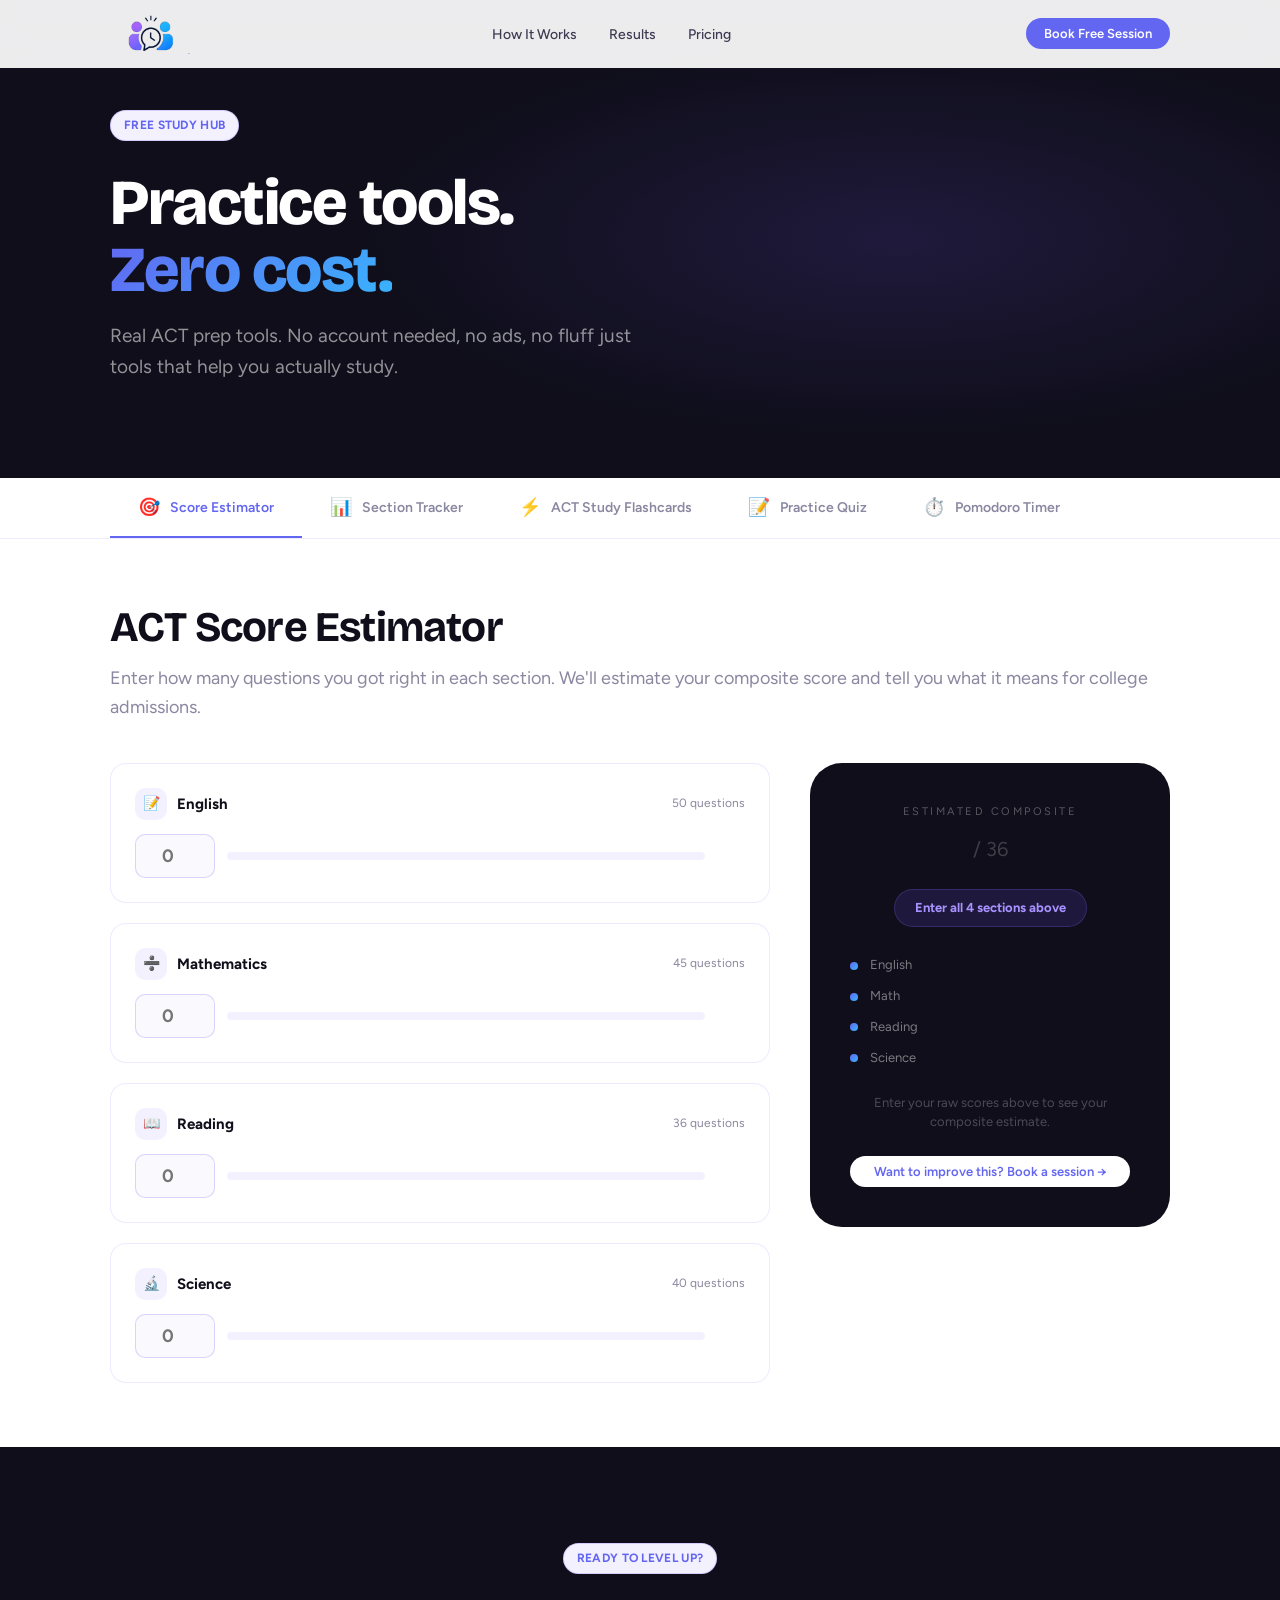
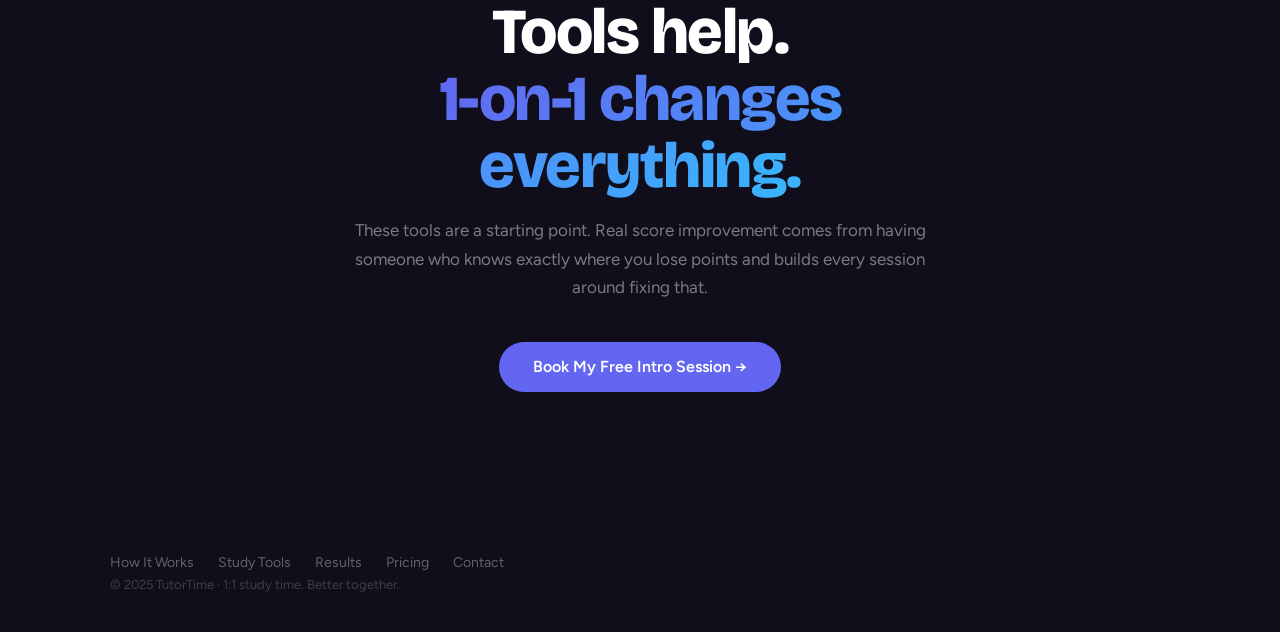
==== commit 2e8c2674: "Minimal footer + friendlier indigo color Footer: - Removed logo from footer entirely - Removed Book " ====
--- a/study.html
+++ b/study.html
@@ -584,26 +584,19 @@
  </div>
 </section>
 
-<!-- FOOTER -->
 <footer class="footer">
- <div class="container">
- <div class="footer-top">
- <div class="footer-logo">
- <img src="assets/tutortime-logo-transparent.png" alt="TutorTime">
- </div>
- <div class="footer-links">
- <a href="index.html#how-it-works">How It Works</a>
- <a href="study.html">Study Tools</a>
- <a href="index.html#results">Results</a>
- <a href="index.html#pricing">Pricing</a>
- <a href="index.html#signup">Book a Session</a>
- </div>
- </div>
- <div class="footer-bottom">
- <p class="footer-copy">&copy; 2025 TutorTime. All rights reserved.</p>
- <p class="footer-tagline">1:1 Study Time. Better Together. 💙</p>
- </div>
- </div>
+  <div class="container">
+    <div class="footer-minimal">
+      <div class="footer-links">
+        <a href="index.html#how-it-works">How It Works</a>
+        <a href="study.html">Study Tools</a>
+        <a href="index.html#results">Results</a>
+        <a href="index.html#pricing">Pricing</a>
+        <a href="index.html#signup">Contact</a>
+      </div>
+      <p class="footer-copy">&copy; 2025 TutorTime &middot; 1:1 study time. Better together.</p>
+    </div>
+  </div>
 </footer>
 
 <script src="js/main.js"></script>
--- a/css/styles.css
+++ b/css/styles.css
@@ -4,8 +4,8 @@
    TOKENS
    ============================================================ */
 :root {
-  --c-purple:       #7C5CFC;
-  --c-purple-dk:    #5E3FDE;
+  --c-purple:       #6366F1;
+  --c-purple-dk:    #4F46E5;
   --c-purple-lt:    #A992FF;
   --c-purple-bg:    #F4F1FF;
   --c-purple-bg2:   #EDE8FF;
@@ -2045,3 +2045,21 @@
   .fc-filter-btns { gap: 4px; }
   .fc-subject-btn, .fc-diff-btn { font-size: 12px; padding: 6px 10px; }
 }
+
+/* ---- QUIZ sentence with underline support ---- */
+.quiz-sentence {
+  display: block;
+  margin-top: 8px;
+  font-style: italic;
+  color: var(--c-body);
+  line-height: 1.6;
+}
+.quiz-q-text u {
+  text-decoration: underline;
+  text-underline-offset: 3px;
+}
+
+/* ---- Flashcard answer — support newlines in content ---- */
+.fc-back-answer {
+  white-space: pre-line;
+}
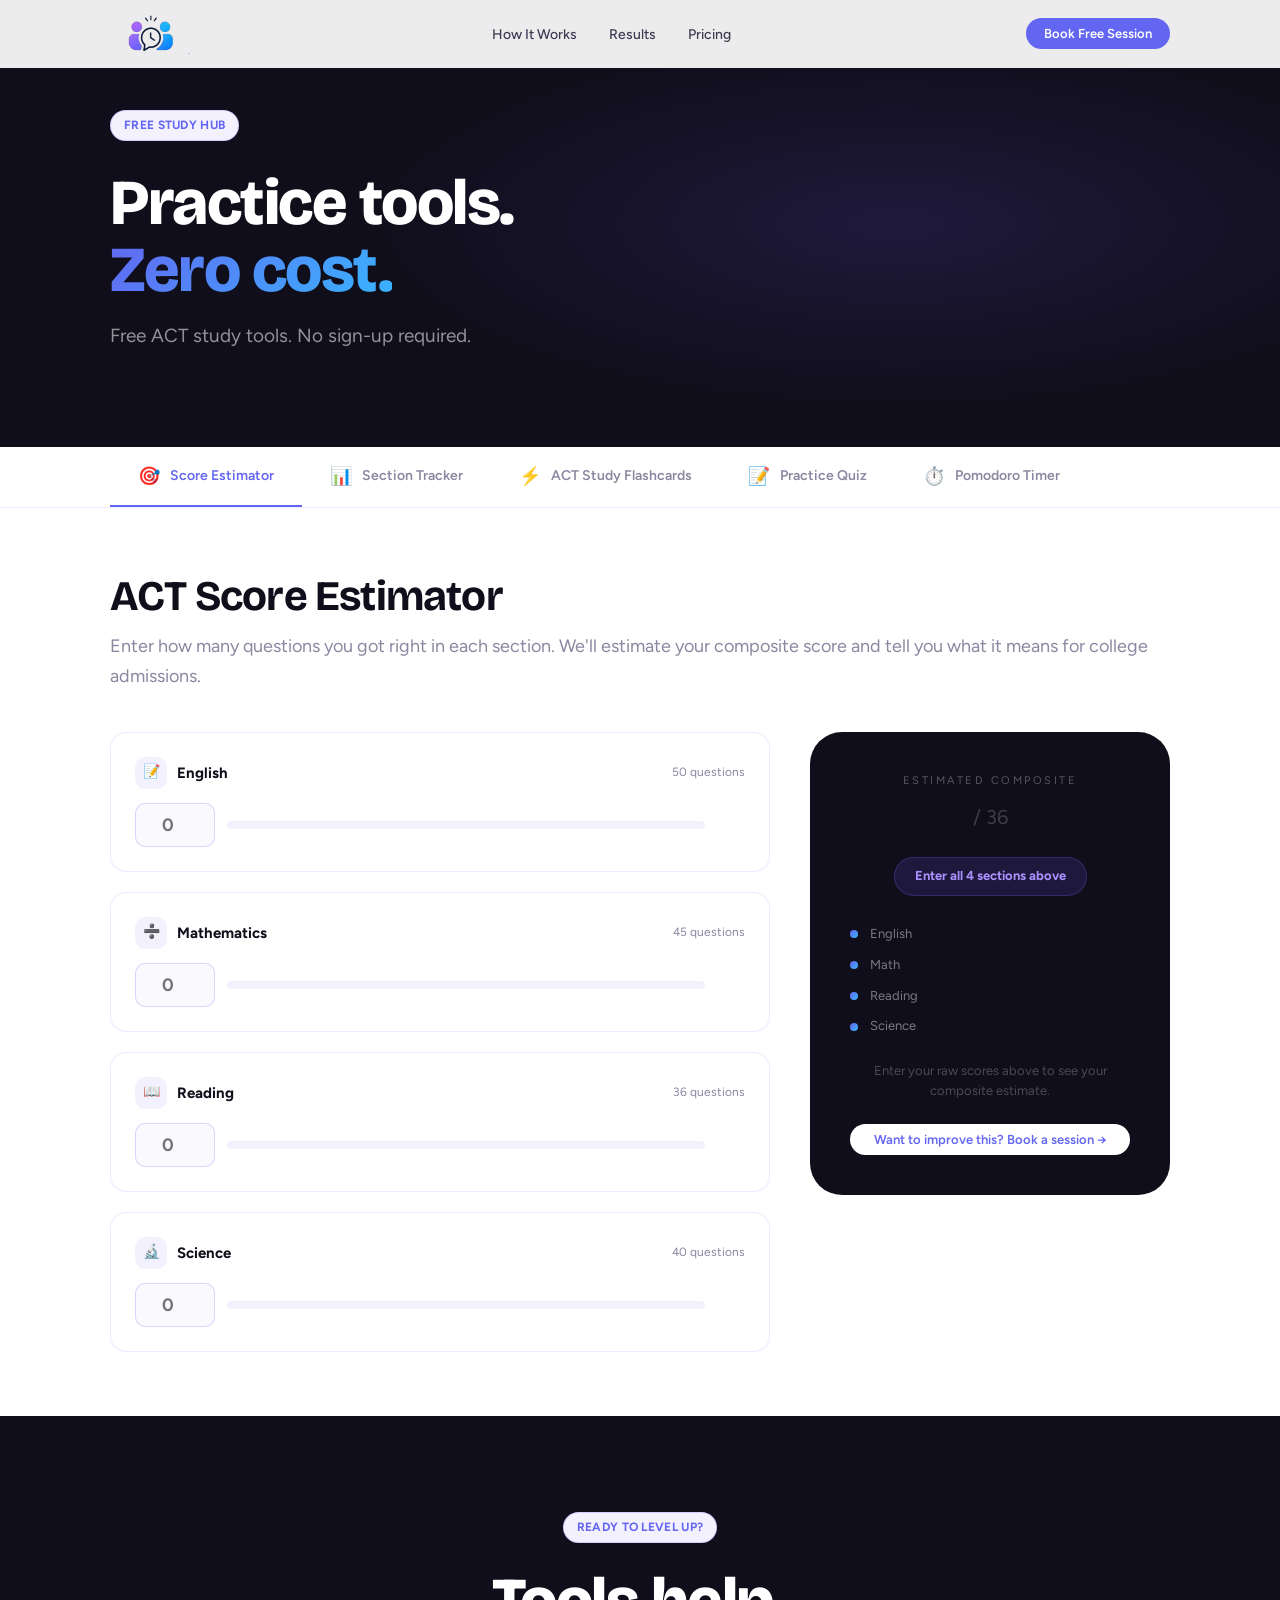
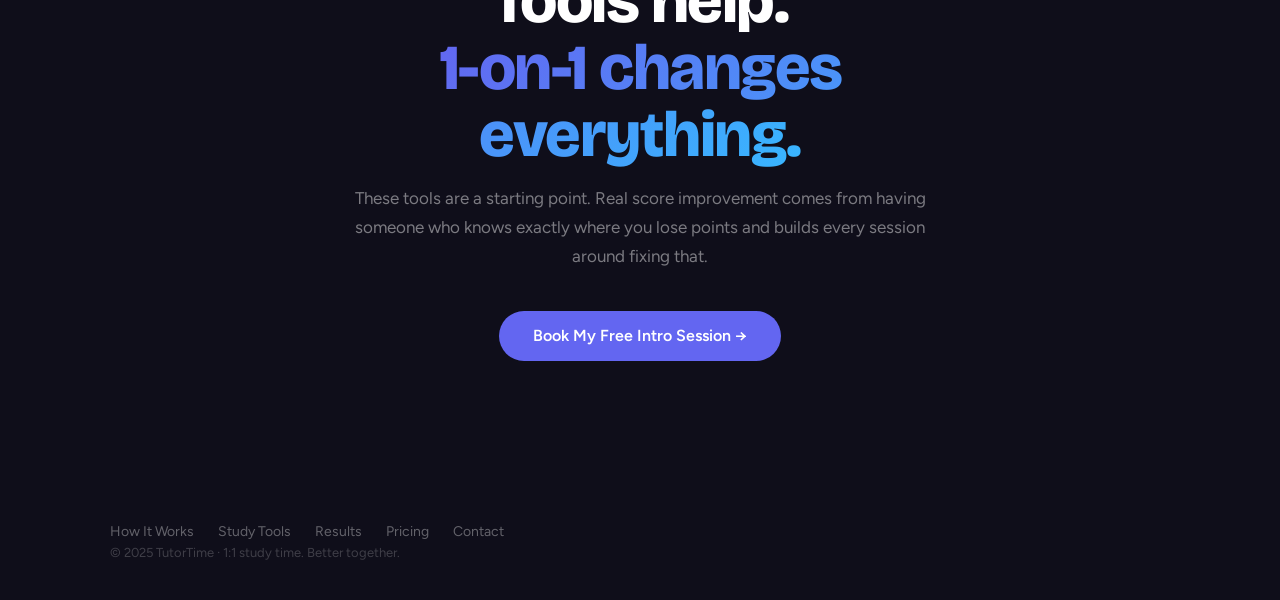
==== commit b995bd8e: "Remove AI slop and all em dashes Em dashes: - Title: TutorTime: ACT, SAT and Subject Tutoring - Scor" ====
--- a/study.html
+++ b/study.html
@@ -39,7 +39,7 @@
  <span class="grad-text">Zero cost.</span>
  </h1>
  <p class="hero-sub mt-16" style="max-width: 560px;">
- Real ACT prep tools. No account needed, no ads, no fluff just tools that help you actually study.
+ Free ACT study tools. No sign-up required.
  </p>
  </div>
  </div>
@@ -210,7 +210,7 @@
  <div class="container">
  <div class="mb-40">
  <h2 class="display-md">Section Strength Tracker</h2>
- <p class="text-lg muted mt-12">Rate your confidence in each ACT section from 1 to 10. We'll build a personalized study priority plan so you know exactly where to put your time.</p>
+ <p class="text-lg muted mt-12">Rate your confidence per section and see which ones to prioritize.</p>
  </div>
 
  <div class="tracker-layout">
@@ -323,7 +323,7 @@
  </div>
  </div>
 
- <a href="index.html#signup" class="btn btn-white btn-sm mt-24" style="width:100%; justify-content:center;">Get a personalized session plan &rarr;</a>
+ <a href="index.html#signup" class="btn btn-white btn-sm mt-24" style="width:100%; justify-content:center;">Book a session &rarr;</a>
  </div>
  </div>
  </div>
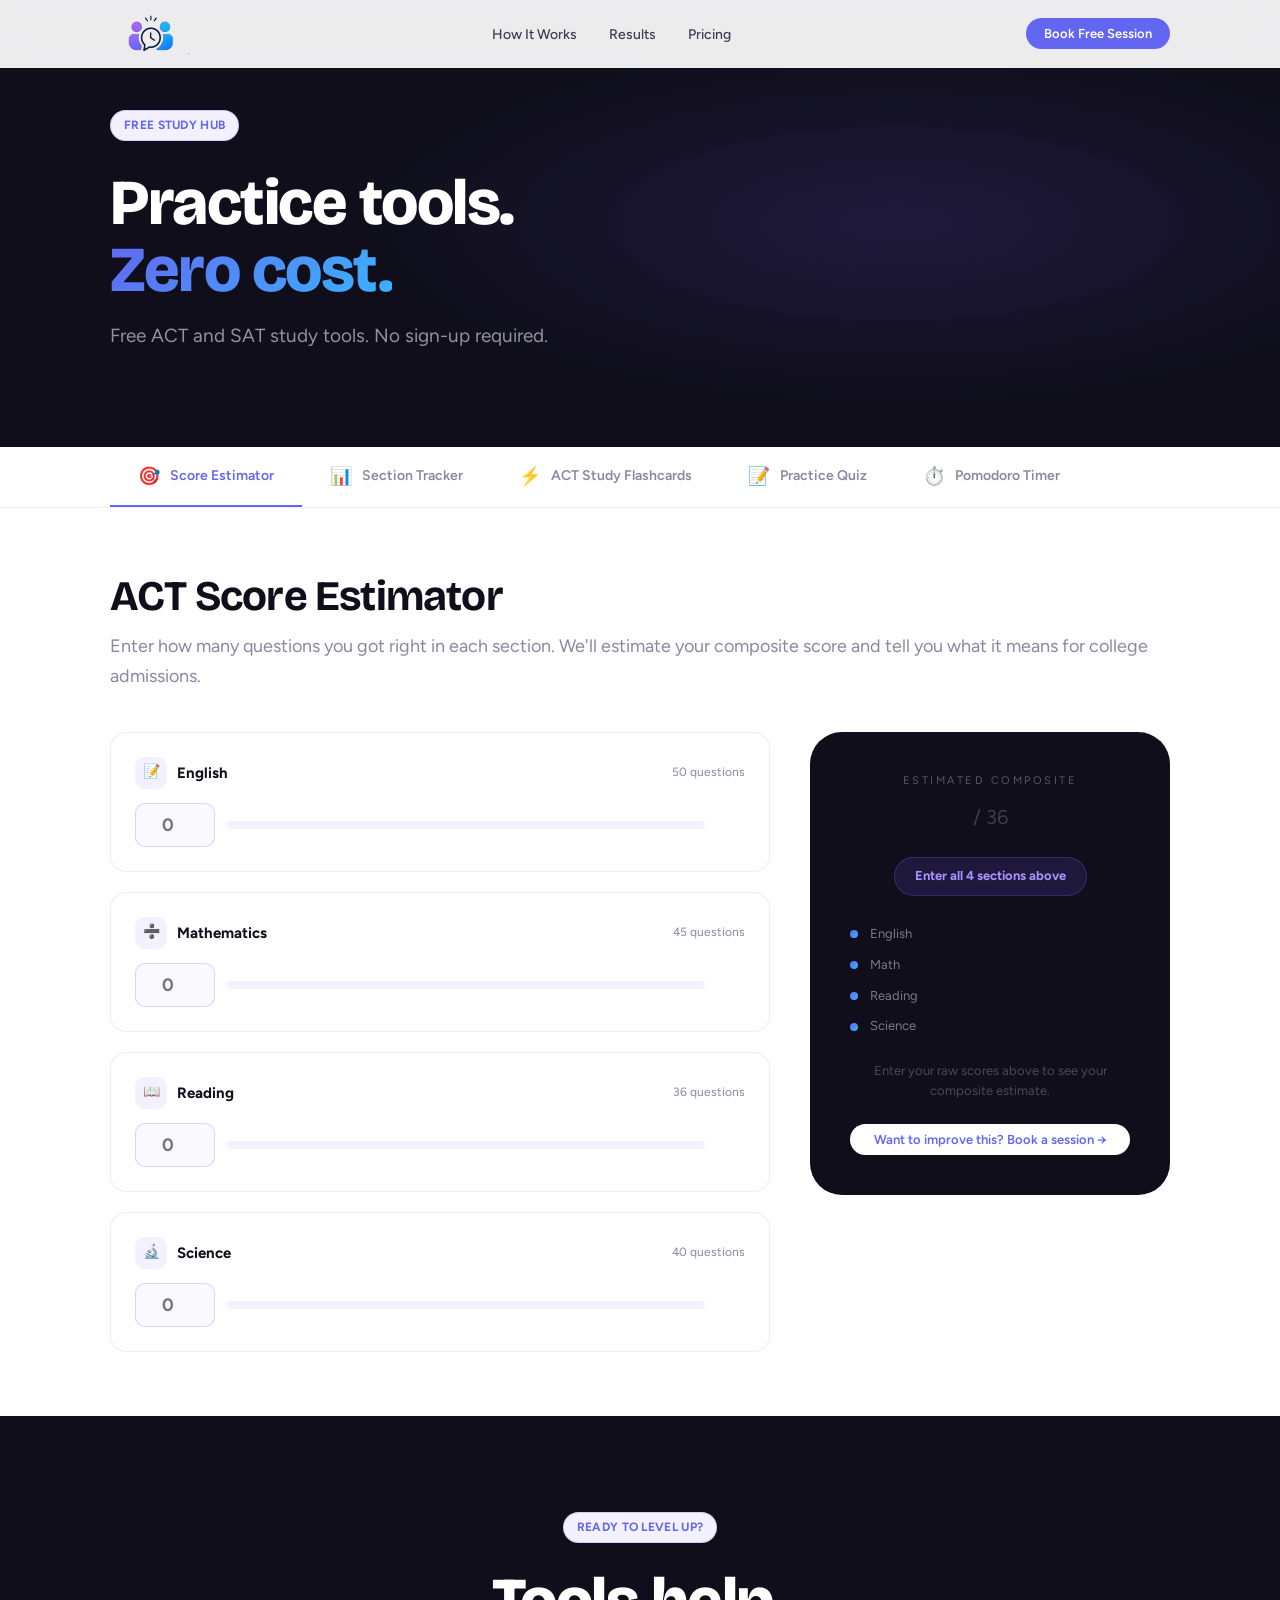
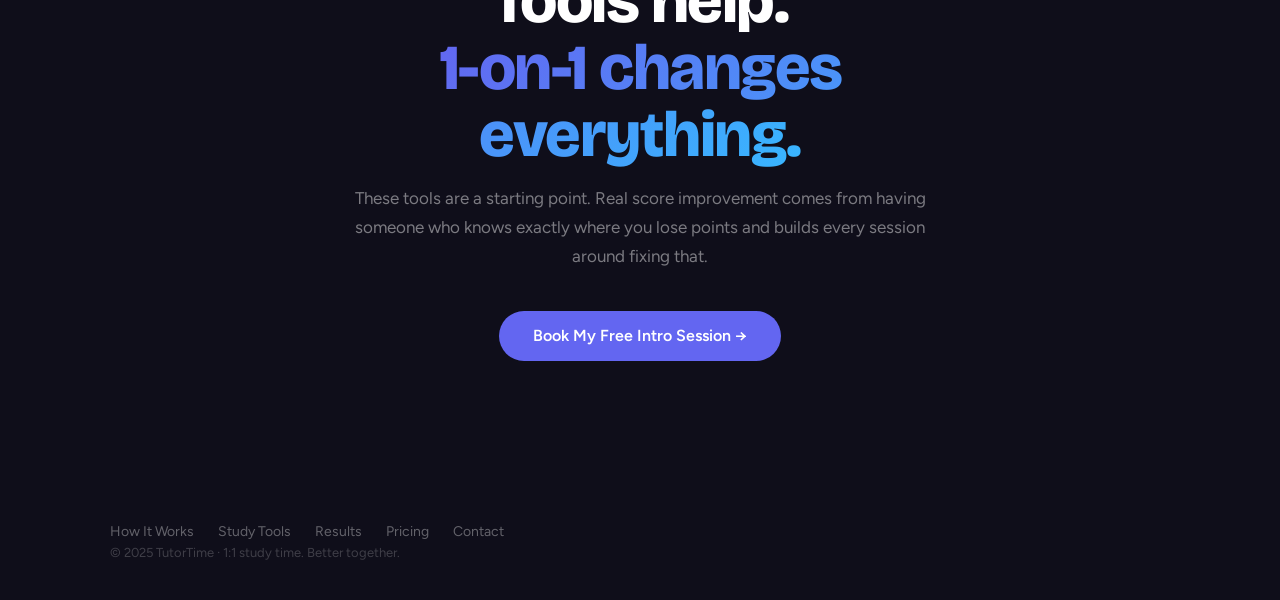
==== commit cb81664c: "Shift site to 90% test prep focus - Page title: ACT and SAT Test Prep Tutoring - Hero headline: ACT " ====
--- a/study.html
+++ b/study.html
@@ -39,7 +39,7 @@
  <span class="grad-text">Zero cost.</span>
  </h1>
  <p class="hero-sub mt-16" style="max-width: 560px;">
- Free ACT study tools. No sign-up required.
+ Free ACT and SAT study tools. No sign-up required.
  </p>
  </div>
  </div>
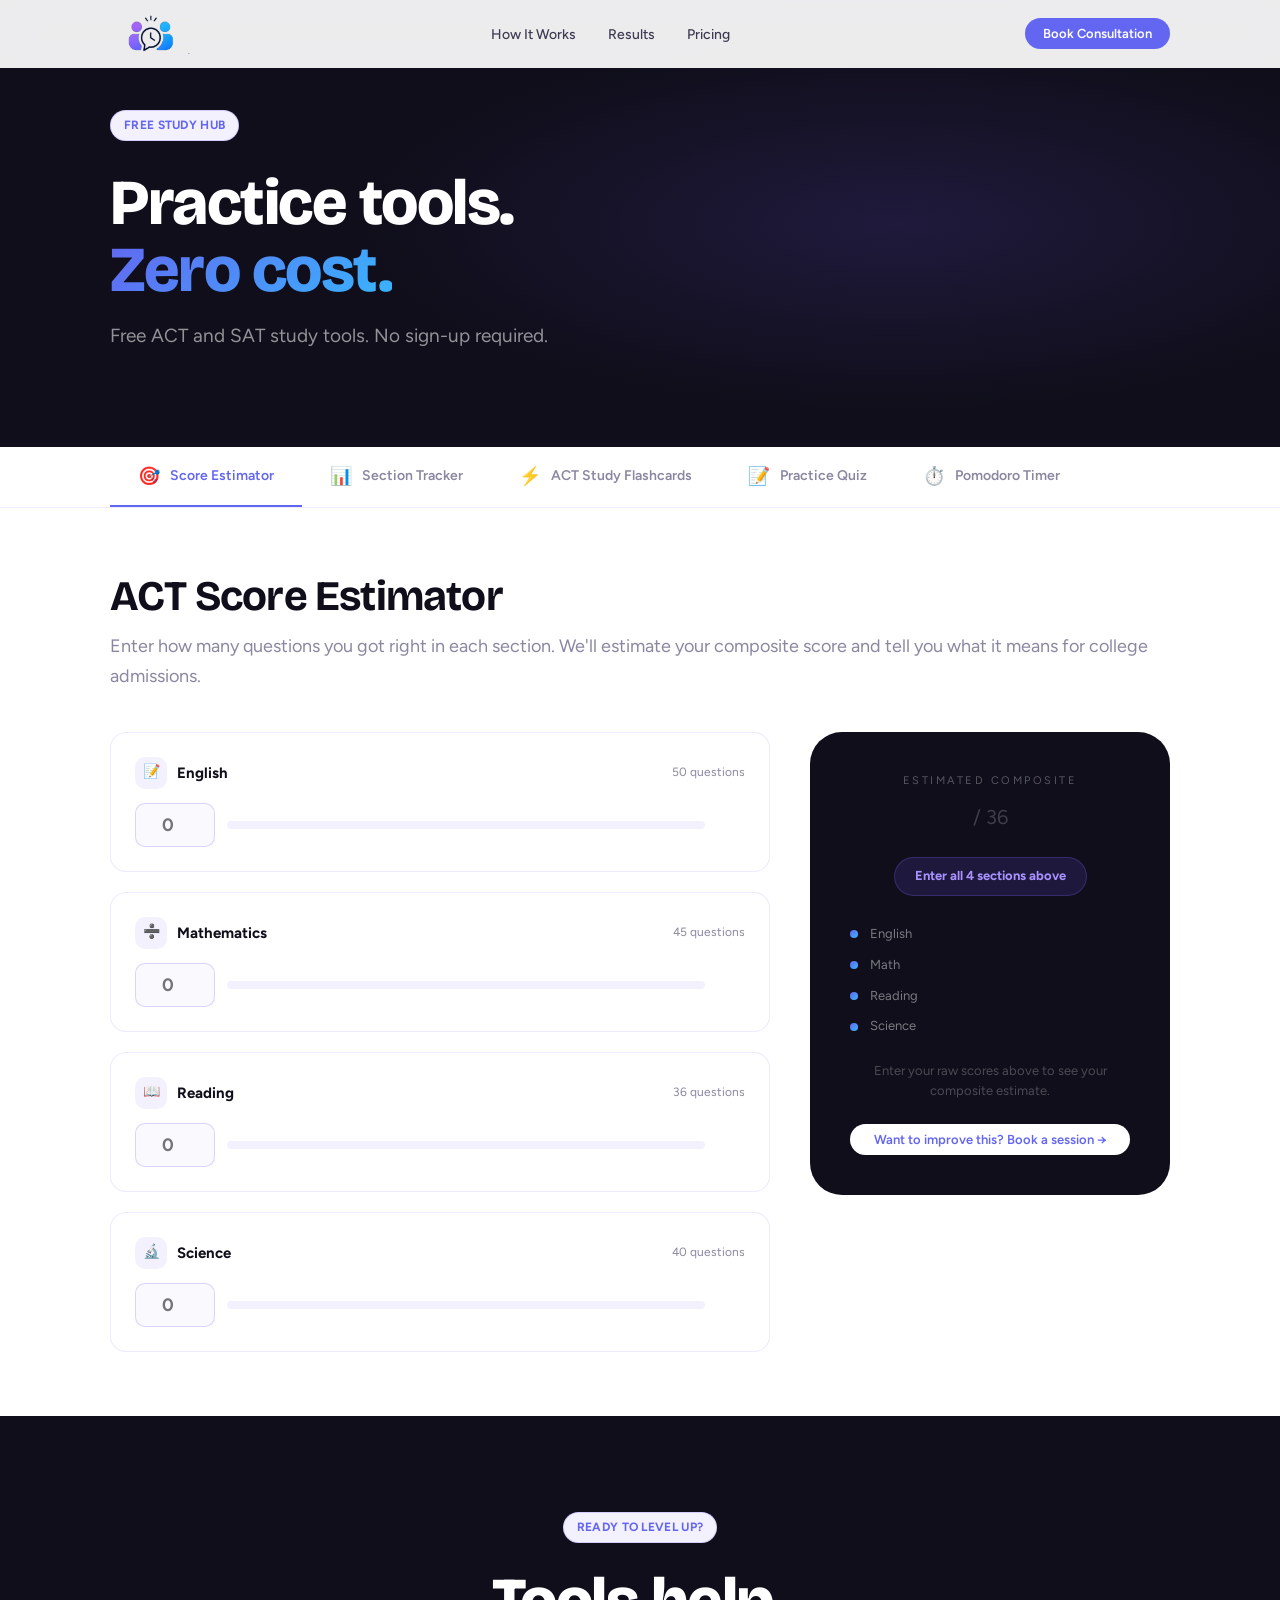
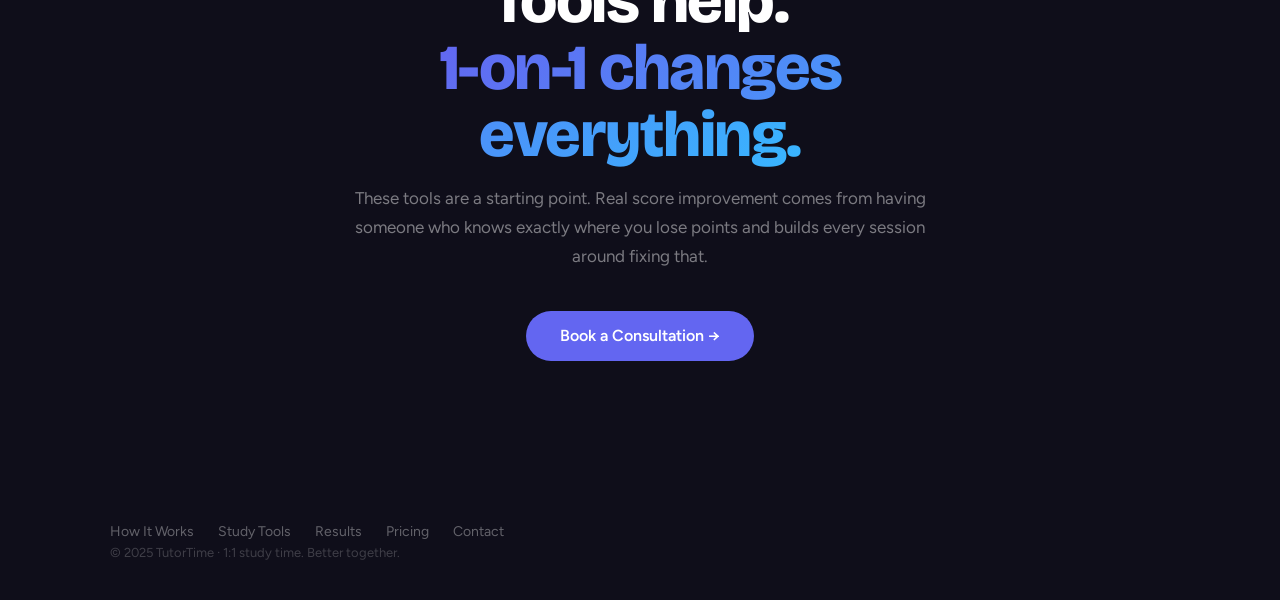
==== commit c5788866: "Book Consultation + 3-get-4th-free deal - All 'Book Free Session' -> 'Book Consultation' (nav, hero," ====
--- a/study.html
+++ b/study.html
@@ -23,7 +23,7 @@
  <li><a href="index.html#pricing">Pricing</a></li>
  </ul>
  <div class="navbar-actions">
- <a href="index.html#signup" class="btn btn-primary btn-sm">Book Free Session</a>
+ <a href="index.html#signup" class="btn btn-primary btn-sm">Book Consultation</a>
  </div>
  </div>
  </div>
@@ -580,7 +580,7 @@
  <div class="badge badge-purple mb-24" style="margin:0 auto 24px">Ready to level up?</div>
  <h2 class="display-lg white">Tools help.<br><span class="grad-text">1-on-1 changes everything.</span></h2>
  <p class="section-sub section-sub-white mt-16" style="margin:16px auto 40px">These tools are a starting point. Real score improvement comes from having someone who knows exactly where you lose points and builds every session around fixing that.</p>
- <a href="index.html#signup" class="btn btn-primary btn-lg">Book My Free Intro Session &rarr;</a>
+ <a href="index.html#signup" class="btn btn-primary btn-lg">Book a Consultation &rarr;</a>
  </div>
 </section>
 
